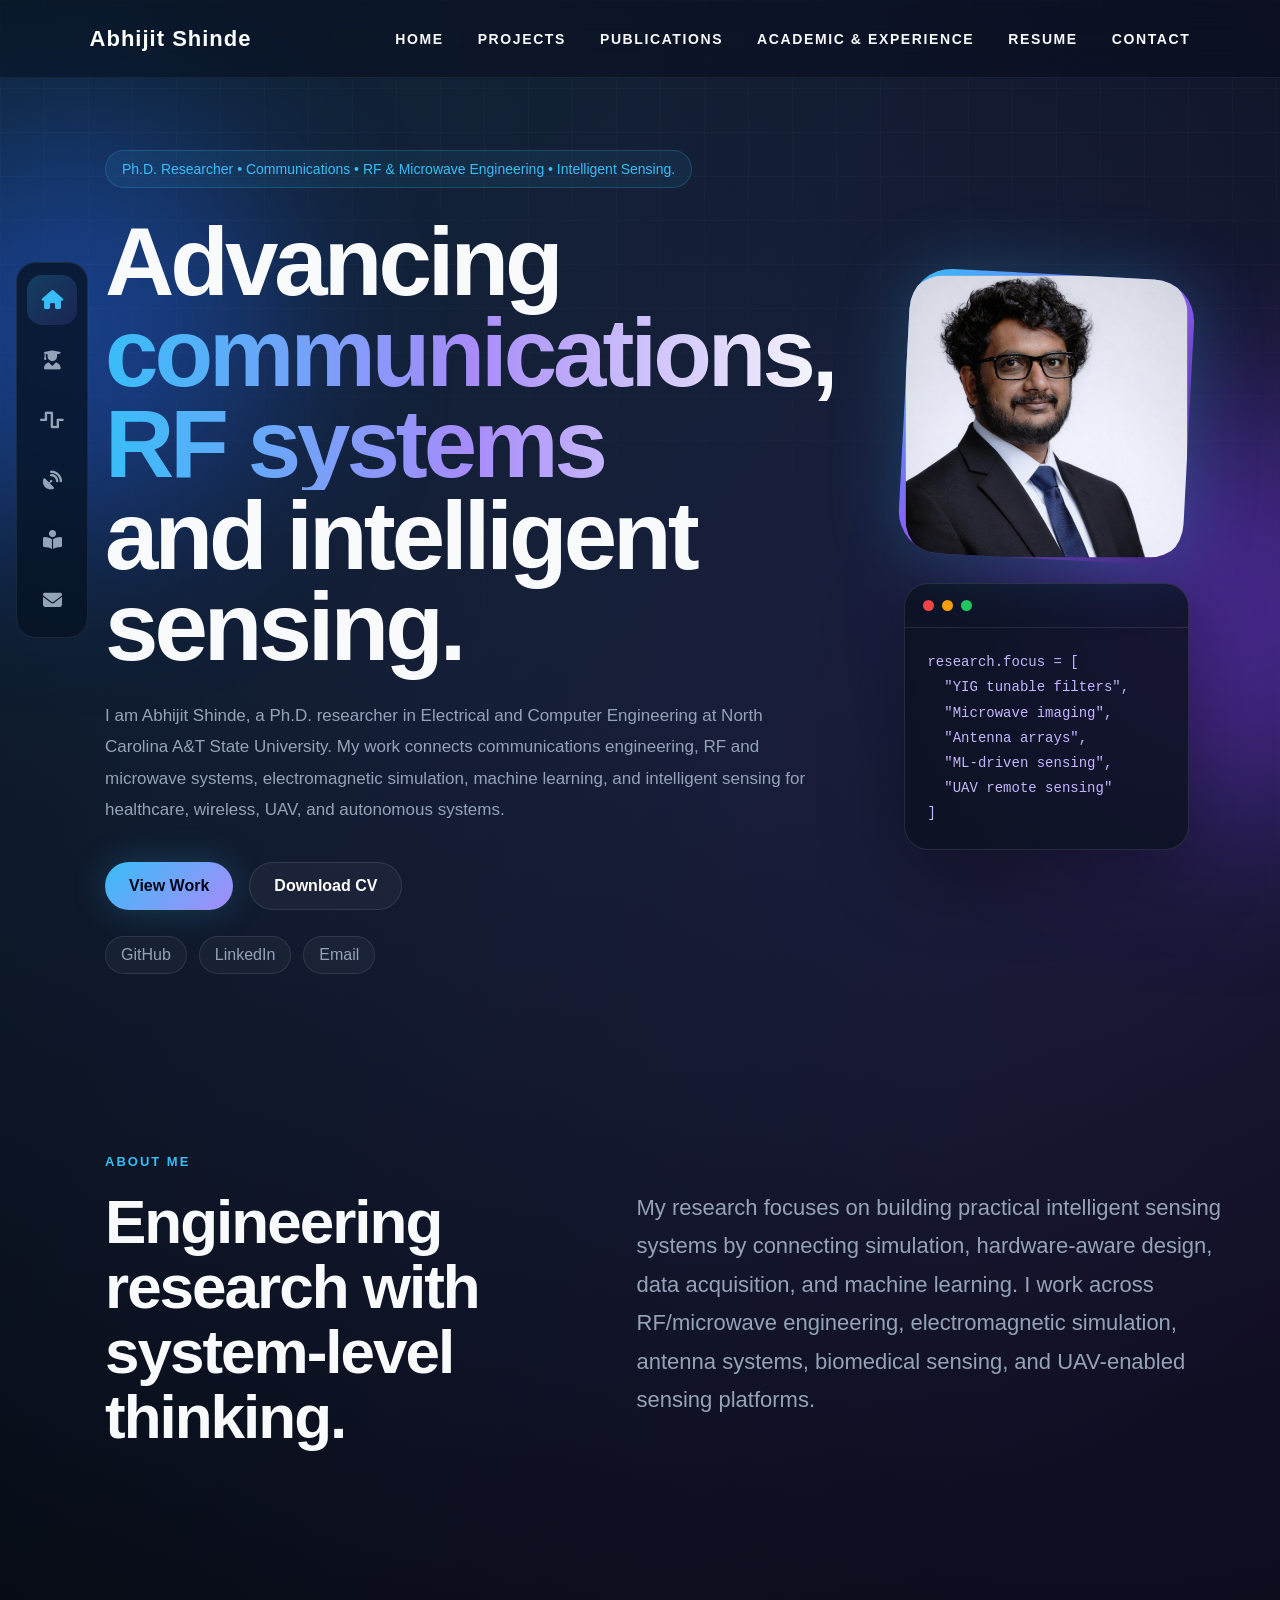
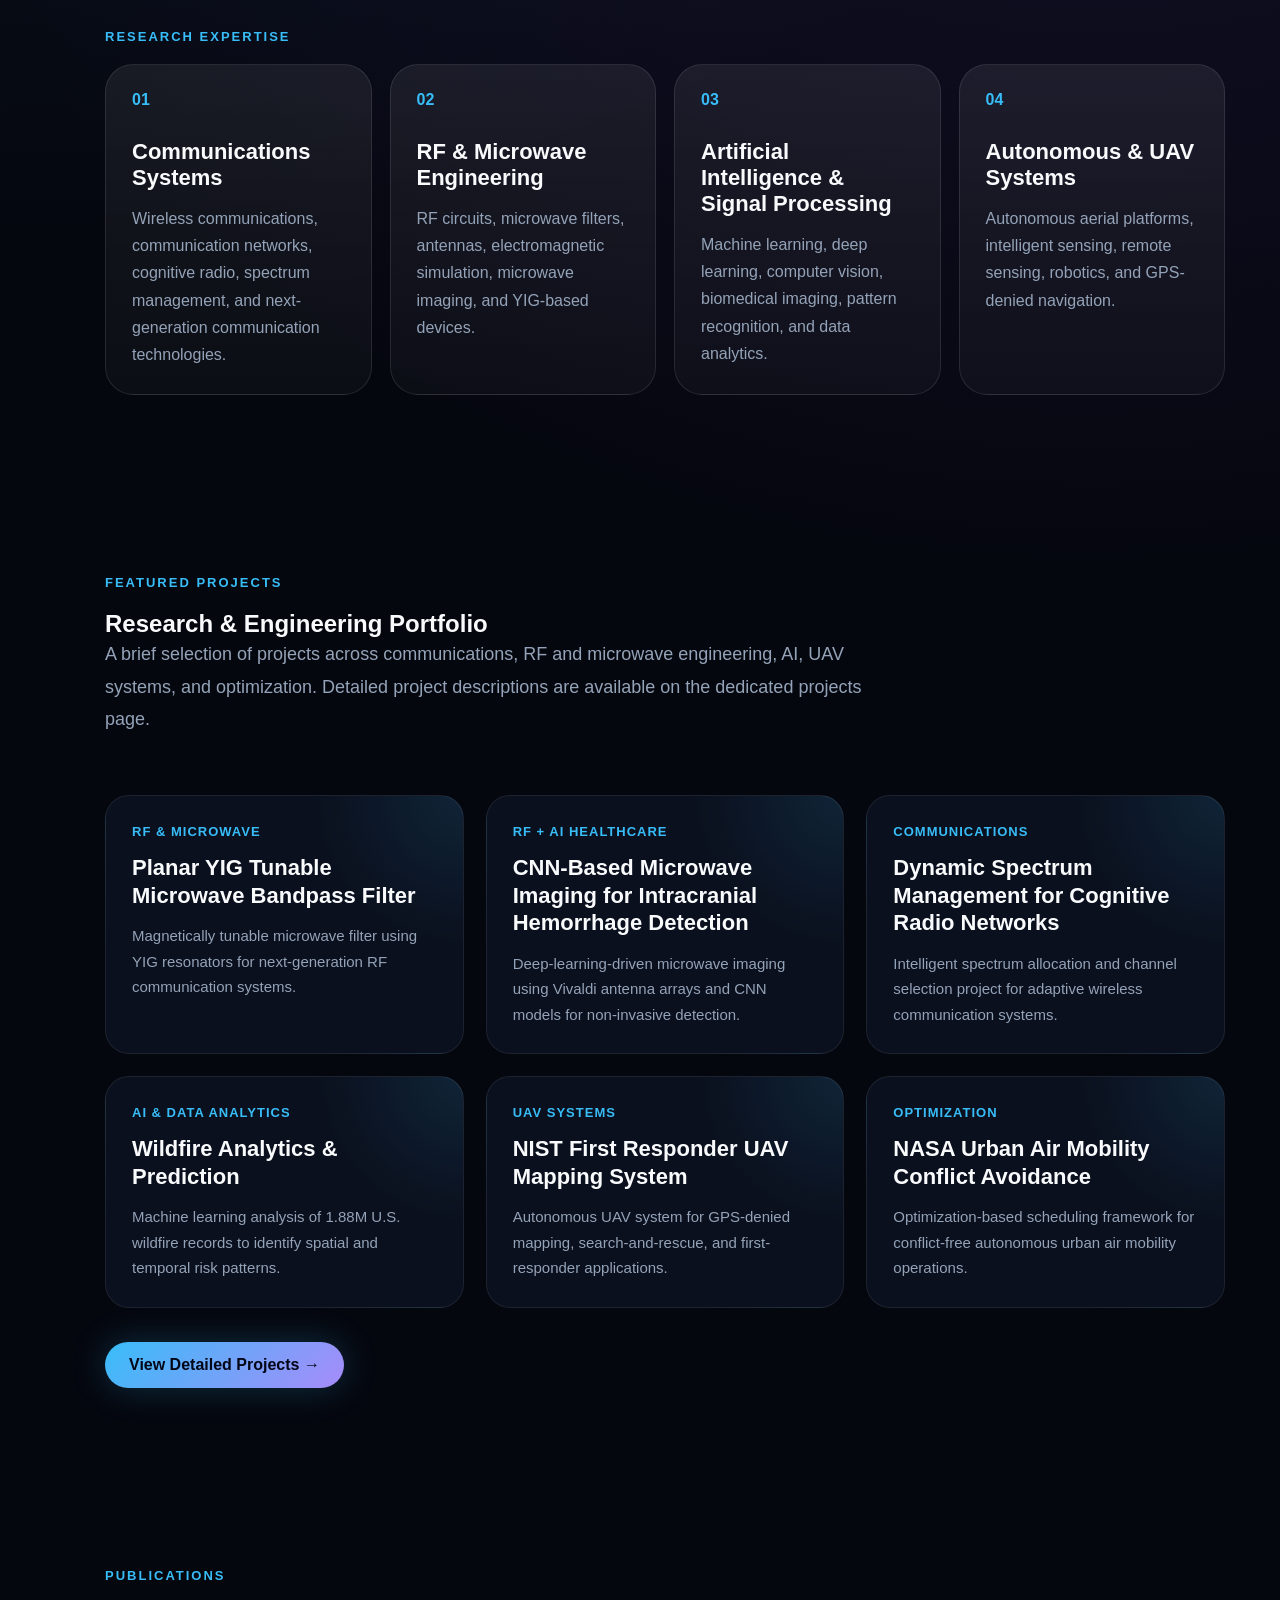
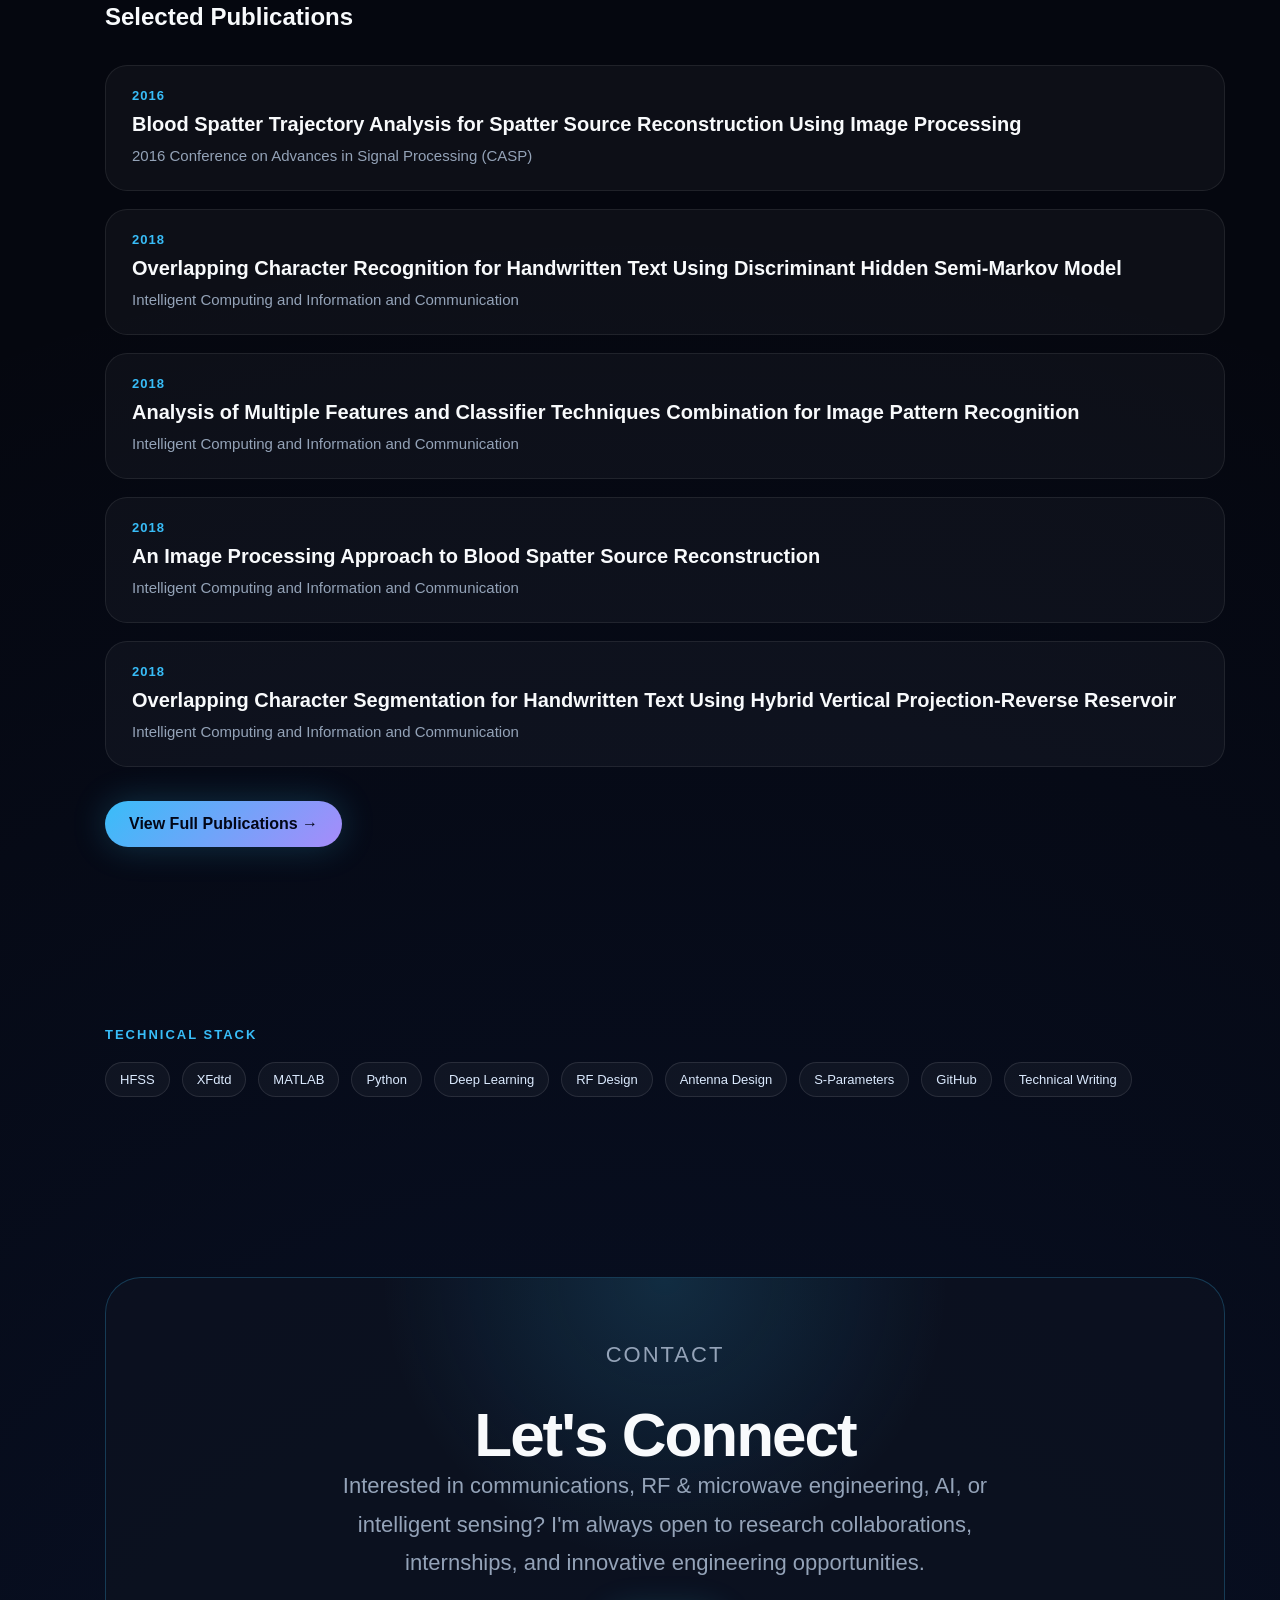
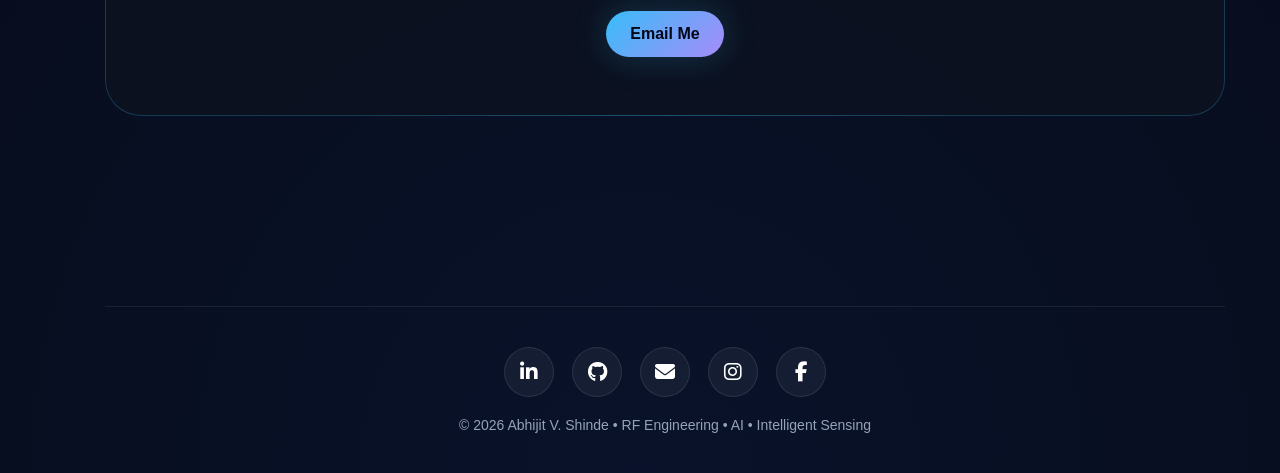
==== index.html @ 530db48c "Fix brand link formatting in navbar" ====
<!DOCTYPE html>
<html lang="en">
<head>
  <link rel="stylesheet"
  href="https://cdnjs.cloudflare.com/ajax/libs/font-awesome/6.5.1/css/all.min.css">
  <meta charset="UTF-8" />
  <meta name="viewport" content="width=device-width, initial-scale=1.0" />
  <title>Abhijit Shinde </title>
  <meta name="description"
    content="Research portfolio of Abhijit V. Shinde in communications, RF and microwave engineering, AI, intelligent sensing, and UAV systems.">
  
  <meta name="keywords"
  content="Abhijit Shinde, Abhijit V Shinde, RF Engineering, Microwave Engineering, YIG Filter, Machine Learning, Intelligent Sensing, Microwave Imaging, Antenna Design, HFSS, XFdtd, North Carolina A&T State University, PhD Researcher, NASA">

  <meta name="author" content="Abhijit V. Shinde">

  <meta name="robots" content="index, follow">

  <link rel="canonical" href="https://www.abhijitvshinde.com/">

  

  <script type="application/ld+json">
{
 "@context":"https://schema.org",
 "@type":"Person",
 "name":"Abhijit V. Shinde",
 "url":"https://www.abhijitvshinde.com",
 "image":"https://www.abhijitvshinde.com/profile.jpg",
 "jobTitle":"Ph.D. Researcher",
 "worksFor":{
   "@type":"CollegeOrUniversity",
   "name":"North Carolina A&T State University"
 },
 "sameAs":[
   "https://github.com/abhijitvshinde",
   "https://www.linkedin.com/in/abhijitvshinde/"
 ]
}
</script>

  <script type="application/ld+json">
{
 "@context":"https://schema.org",
 "@type":"Person",
 "name":"Abhijit V. Shinde",
 "url":"https://www.abhijitvshinde.com",
 "image":"https://www.abhijitvshinde.com/profile.jpg",
 "jobTitle":"Ph.D. Researcher",
 "affiliation":{
   "@type":"CollegeOrUniversity",
   "name":"North Carolina A&T State University"
 },
 "sameAs":[
   "https://github.com/abhijitvshinde",
   "https://www.linkedin.com/in/abhijitvshinde/"
 ]
}
</script>

  <meta property="og:title" content="Abhijit Shinde | RF, AI & Intelligent Sensing Portfolio" />
  <meta property="og:description" content="Ph.D. researcher working on YIG tunable filters, microwave imaging, antenna systems, machine learning, and UAV sensing." />
  <meta property="og:image" content="https://abhijitvshinde.com/profile.jpg" />
  <meta property="og:url" content="https://abhijitvshinde.com" />
  <meta property="og:type" content="website" />
  <meta property="og:image:width" content="1200">
  <meta property="og:image:height" content="1200">
  <meta property="og:image:type" content="image/jpeg">

<meta name="twitter:card" content="summary_large_image" />
<meta name="twitter:title" content="Abhijit V. Shinde | RF, AI & Intelligent Sensing Portfolio" />
<meta name="twitter:description" content="Ph.D. researcher in RF/Microwave Engineering, ML systems, and intelligent sensing." />
<meta name="twitter:image" content="https://abhijitvshinde.com/profile.jpg" />
  
  <link rel="stylesheet" href="style.css" />
</head>
<body class="home-page">
  <div class="noise"></div>
  <div class="glow glow-one"></div>
  <div class="glow glow-two"></div>

  <aside class="side-nav">
    

  <a href="#top">
    <i class="fa-solid fa-house"></i>
    <span>Intro</span>
  </a>

  <a href="#about">
    <i class="fa-solid fa-user-graduate"></i>
    <span>About</span>
  </a>

  <a href="#research">
    <i class="fa-solid fa-wave-square"></i>
    <span>Research</span>
  </a>

  <a href="#projects">
    <i class="fa-solid fa-satellite-dish"></i>
    <span>Projects</span>
  </a>

  <a href="#publications">
    <i class="fa-solid fa-book-open-reader"></i>
    <span>Publications</span>
  </a>

  <a href="#contact">
    <i class="fa-solid fa-envelope"></i>
    <span>Contact</span>
  </a>

  </aside>

  <nav class="navbar">
    <a href="#" class="brand">Abhijit Shinde </a>

   <div class="nav-links" id="navLinks">
    <a href="index.html">HOME</a>
    <a href="projects.html">PROJECTS</a>
    <a href="publications.html">PUBLICATIONS</a>
    <a href="academic.html">ACADEMIC & EXPERIENCE</a>
    <a href="resume.html">RESUME</a>
    <a href="#contact">CONTACT</a>
  </div>

    <button class="menu-btn" onclick="toggleMenu()">☰</button>
  </nav>

  <header id="top" class="hero">
    <div class="hero-left reveal">
      <p class="tag">
        Ph.D. Researcher • Communications • RF & Microwave Engineering • Intelligent Sensing.
      </p>

      <h1>
        Advancing <span>communications, RF systems</span> and intelligent sensing.
      </h1>

      <p class="hero-text">
        I am Abhijit Shinde, a Ph.D. researcher in Electrical and Computer Engineering
        at North Carolina A&T State University. My work connects communications engineering,
        RF and microwave systems, electromagnetic simulation, machine learning, and
        intelligent sensing for healthcare, wireless, UAV, and autonomous systems.
      </p>

      <div class="hero-actions">
        <a href="#projects" class="btn primary">View Work</a>
        <a href="resume.pdf" class="btn ghost" download>Download CV</a>
      </div>

      <div class="social-strip">
        <a href="https://github.com/abhijitvshinde" target="_blank">GitHub</a>
        <a href="https://www.linkedin.com/in/abhijitvshinde/" target="_blank">LinkedIn</a>
        <a href="mailto:abhijitvshinde@gmail.com">Email</a>
      </div>
    </div>

    <div class="hero-right reveal">
      <div class="profile-shell">
        <img src="profile.jpg" alt="Abhijit V. Shinde" />
      </div>

      <div class="terminal-card">
        <div class="terminal-top">
          <span></span><span></span><span></span>
        </div>
        <pre>
research.focus = [
  "YIG tunable filters",
  "Microwave imaging",
  "Antenna arrays",
  "ML-driven sensing",
  "UAV remote sensing"
]</pre>
      </div>
    </div>
  </header>

  <main>
    <section id="about" class="section reveal">
      <div class="section-label">About Me</div>

      <div class="split">
        <h2>Engineering research with system-level thinking.</h2>
        <p>
          My research focuses on building practical intelligent sensing systems by connecting
          simulation, hardware-aware design, data acquisition, and machine learning. I work across
          RF/microwave engineering, electromagnetic simulation, antenna systems, biomedical sensing,
          and UAV-enabled sensing platforms.
        </p>
      </div>
    </section>

    <section id="research" class="section reveal">
  <div class="section-label">Research Expertise</div>

  <div class="cards">

    <article class="card">
      <span>01</span>
      <h3>Communications Systems</h3>
      <p>
        Wireless communications, communication networks, cognitive radio,
        spectrum management, and next-generation communication technologies.
      </p>
    </article>

    <article class="card">
      <span>02</span>
      <h3>RF & Microwave Engineering</h3>
      <p>
        RF circuits, microwave filters, antennas, electromagnetic simulation,
        microwave imaging, and YIG-based devices.
      </p>
    </article>

    <article class="card">
      <span>03</span>
      <h3>Artificial Intelligence & Signal Processing</h3>
      <p>
        Machine learning, deep learning, computer vision, biomedical imaging,
        pattern recognition, and data analytics.
      </p>
    </article>

    <article class="card">
      <span>04</span>
      <h3>Autonomous & UAV Systems</h3>
      <p>
        Autonomous aerial platforms, intelligent sensing, remote sensing,
        robotics, and GPS-denied navigation.
      </p>
    </article>

  </div>
</section>

    <section id="projects" class="section reveal">

  <div class="section-label">Featured Projects</div>

  <h2>Research & Engineering Portfolio</h2>

  <p class="page-intro">
    A brief selection of projects across communications, RF and microwave engineering,
    AI, UAV systems, and optimization. Detailed project descriptions are available
    on the dedicated projects page.
  </p>

  <div class="homepage-project-grid">

    <article class="homepage-project-card">
      <span>RF & Microwave</span>
      <h3>Planar YIG Tunable Microwave Bandpass Filter</h3>
      <p>
        Magnetically tunable microwave filter using YIG resonators for next-generation RF communication systems.
      </p>
    </article>

    <article class="homepage-project-card">
      <span>RF + AI Healthcare</span>
      <h3>CNN-Based Microwave Imaging for Intracranial Hemorrhage Detection</h3>
      <p>
        Deep-learning-driven microwave imaging using Vivaldi antenna arrays and CNN models for non-invasive detection.
      </p>
    </article>

    <article class="homepage-project-card">
      <span>Communications</span>
      <h3>Dynamic Spectrum Management for Cognitive Radio Networks</h3>
      <p>
        Intelligent spectrum allocation and channel selection project for adaptive wireless communication systems.
      </p>
    </article>

    <article class="homepage-project-card">
      <span>AI & Data Analytics</span>
      <h3>Wildfire Analytics & Prediction</h3>
      <p>
        Machine learning analysis of 1.88M U.S. wildfire records to identify spatial and temporal risk patterns.
      </p>
    </article>

    <article class="homepage-project-card">
      <span>UAV Systems</span>
      <h3>NIST First Responder UAV Mapping System</h3>
      <p>
        Autonomous UAV system for GPS-denied mapping, search-and-rescue, and first-responder applications.
      </p>
    </article>

    <article class="homepage-project-card">
      <span>Optimization</span>
      <h3>NASA Urban Air Mobility Conflict Avoidance</h3>
      <p>
        Optimization-based scheduling framework for conflict-free autonomous urban air mobility operations.
      </p>
    </article>

  </div>

  <a href="projects.html" class="btn primary homepage-project-btn">
    View Detailed Projects →
  </a>

</section>
<section id="publications" class="section reveal">

  <div class="section-label">Publications</div>

  <h2>Selected Publications</h2>

  <div class="publication-home-list">

    <div class="publication-home-item">
      <span>2016</span>
      <h3>Blood Spatter Trajectory Analysis for Spatter Source Reconstruction Using Image Processing</h3>
      <p>2016 Conference on Advances in Signal Processing (CASP)</p>
    </div>

    <div class="publication-home-item">
      <span>2018</span>
      <h3>Overlapping Character Recognition for Handwritten Text Using Discriminant Hidden Semi-Markov Model</h3>
      <p>Intelligent Computing and Information and Communication</p>
    </div>

    <div class="publication-home-item">
      <span>2018</span>
      <h3>Analysis of Multiple Features and Classifier Techniques Combination for Image Pattern Recognition</h3>
      <p>Intelligent Computing and Information and Communication</p>
    </div>

    <div class="publication-home-item">
      <span>2018</span>
      <h3>An Image Processing Approach to Blood Spatter Source Reconstruction</h3>
      <p>Intelligent Computing and Information and Communication</p>
    </div>

    <div class="publication-home-item">
      <span>2018</span>
      <h3>Overlapping Character Segmentation for Handwritten Text Using Hybrid Vertical Projection-Reverse Reservoir</h3>
      <p>Intelligent Computing and Information and Communication</p>
    </div>

  </div>

  <a href="publications.html" class="btn primary publication-home-btn">
    View Full Publications →
  </a>

</section>
    <section class="section reveal">
      <div class="section-label">Technical Stack</div>

      <div class="skills">
        <span>HFSS</span>
        <span>XFdtd</span>
        <span>MATLAB</span>
        <span>Python</span>
        <span>Deep Learning</span>
        <span>RF Design</span>
        <span>Antenna Design</span>
        <span>S-Parameters</span>
        <span>GitHub</span>
        <span>Technical Writing</span>
      </div>
    </section>

    <section id="contact" class="section contact reveal">
      <div class="contact-box">
        <p class="section-label">Contact</p>
        <h2>Let's Connect</h2>
        <p>
          Interested in communications, RF & microwave engineering, AI, or intelligent sensing?
          I'm always open to research collaborations, internships, and innovative engineering opportunities.
        </p>
        <a href="mailto:abhijitvshinde@gmail.com" class="btn primary">Email Me</a>
      </div>
    </section>
  </main>

<footer class="site-footer">

  <div class="footer-social">

    <a href="https://www.linkedin.com/in/abhijitvshinde/"   aria-label="LinkedIn">
      <i class="fab fa-linkedin-in"></i>
    </a>

    <a href="https://github.com/abhijitvshinde"   aria-label="GitHub">
      <i class="fab fa-github"></i>
    </a>

    <a href="mailto:abhijitvshinde@gmail.com"  aria-label="Email">
      <i class="fas fa-envelope"></i>
    </a>

    <a href="https://www.instagram.com/real_abhijitshinde/"   aria-label="Instagram">
      <i class="fab fa-instagram"></i>
    </a>

    <a href="https://www.facebook.com/abhijitvshinde"   aria-label="Facebook">
      <i class="fab fa-facebook-f"></i>
    </a>

  </div>

  <p>© 2026 Abhijit V. Shinde • RF Engineering • AI • Intelligent Sensing</p>

</footer>

<script src="script.js"></script>


<script>
  window.va = window.va || function () {
    (window.vaq = window.vaq || []).push(arguments);
  };
</script>
<script defer src="/_vercel/insights/script.js"></script>

</body>
  
</html>
---- style.css ----
*{
  margin:0;
  padding:0;
  box-sizing:border-box;
  scroll-behavior:smooth;
}

:root{
  --bg:#05070f;
  --panel:#0c1220;
  --panel2:#111827;
  --text:#f8fafc;
  --muted:#94a3b8;
  --blue:#38bdf8;
  --purple:#8b5cf6;
  --line:rgba(255,255,255,0.1);
}

body{
  font-family:Inter, Arial, sans-serif;
  background:
    radial-gradient(circle at top left, rgba(56,189,248,0.16), transparent 34%),
    radial-gradient(circle at 85% 15%, rgba(139,92,246,0.16), transparent 30%),
    radial-gradient(circle at 50% 100%, rgba(37,99,235,0.12), transparent 35%),
    var(--bg);
  color:var(--text);
  overflow-x:hidden;
}

.noise{
  position:fixed;
  inset:0;
  pointer-events:none;
  background-image:
    linear-gradient(rgba(255,255,255,0.025) 1px, transparent 1px),
    linear-gradient(90deg, rgba(255,255,255,0.025) 1px, transparent 1px);
  background-size:44px 44px;
  mask-image:linear-gradient(to bottom, black, transparent 90%);
  z-index:-3;
}

.glow{
  position:fixed;
  border-radius:999px;
  filter:blur(90px);
  opacity:0.45;
  z-index:-4;
}

.glow-one{
  width:420px;
  height:420px;
  background:#2563eb;
  left:-140px;
  top:120px;
}

.glow-two{
  width:420px;
  height:420px;
  background:#7c3aed;
  right:-160px;
  bottom:80px;
}

.navbar{
  position:fixed;
  top:0;
  left:0;
  width:100%;
  height:78px;
  padding:0 7%;
  display:flex;
  align-items:center;
  justify-content:space-between;
  background:rgba(5,8,22,0.42);
  backdrop-filter:blur(16px);
  border-bottom:1px solid rgba(255,255,255,0.06);
  z-index:1200;
}

.brand{
  color:white;
  text-decoration:none;
  font-size:22px;
  font-weight:800;
  letter-spacing:1px;
}

.brand span{
  color:#38bdf8;
}

.nav-links{
  margin-left:auto;
  display:flex;
  align-items:center;
  justify-content:flex-end;
  gap:34px;
}


.nav-links a{
  color:#f8fafc;
  text-decoration:none;
  font-size:14px;
  font-weight:700;
  letter-spacing:1.6px;
  transition:0.25s ease;
  position:relative;
}

.nav-links a::after{
  content:"";
  position:absolute;
  left:0;
  bottom:-8px;
  width:0;
  height:2px;
  background:#38bdf8;
  transition:0.25s ease;
}

.nav-links a:hover{
  color:#38bdf8;
}


.nav-links a:hover::after{
  width:100%;
}


.menu-btn{
  display:none;
  margin-left:24px;
  color:white;
  background:none;
  border:none;
  font-size:26px;
  cursor:pointer;
}

.hero{
  width:min(1180px, calc(100% - 32px));
  min-height:100vh;
  margin:0 auto;
  padding:150px 0 90px;
  display:grid;
  grid-template-columns:1.25fr 0.75fr;
  gap:70px;
  align-items:center;
}

.tag{
  display:inline-flex;
  color:var(--blue);
  background:rgba(56,189,248,0.08);
  border:1px solid rgba(56,189,248,0.22);
  padding:10px 16px;
  border-radius:999px;
  font-size:14px;
  margin-bottom:28px;
}

.hero h1{
  font-size:clamp(48px, 8vw, 96px);
  line-height:0.95;
  letter-spacing:-4px;
  margin-bottom:28px;
}

.hero h1 span{
  display:block;
  background:linear-gradient(90deg, #38bdf8, #a78bfa, #f8fafc);
  -webkit-background-clip:text;
  color:transparent;
}

.hero-text{
  max-width:720px;
  color:var(--muted);
  line-height:1.85;
  font-size:17px;
}

.hero-actions{
  display:flex;
  gap:16px;
  flex-wrap:wrap;
  margin:36px 0 26px;
}

.btn{
  display:inline-flex;
  align-items:center;
  justify-content:center;
  padding:14px 24px;
  border-radius:999px;
  text-decoration:none;
  font-weight:700;
  transition:0.3s;
}

.primary{
  color:#020617;
  background:linear-gradient(135deg, #38bdf8, #a78bfa);
  box-shadow:0 0 35px rgba(56,189,248,0.22);
}

.primary:hover{
  transform:translateY(-3px);
}

.ghost{
  color:white;
  border:1px solid var(--line);
  background:rgba(255,255,255,0.04);
}

.ghost:hover{
  border-color:rgba(56,189,248,0.55);
  transform:translateY(-3px);
}

.social-strip{
  display:flex;
  gap:12px;
  flex-wrap:wrap;
}

.social-strip a{
  color:var(--muted);
  text-decoration:none;
  border:1px solid var(--line);
  padding:9px 15px;
  border-radius:999px;
  background:rgba(255,255,255,0.035);
  transition:0.25s;
}

.social-strip a:hover{
  color:white;
  border-color:var(--blue);
}

.hero-right{
  display:flex;
  flex-direction:column;
  align-items:center;
  gap:24px;
}

.profile-shell{
  width:285px;
  height:285px;
  border-radius:42px;
  overflow:hidden;
  padding:7px;
  background:linear-gradient(135deg, #38bdf8, #8b5cf6, transparent);
  box-shadow:0 0 70px rgba(56,189,248,0.25);
  transform:rotate(3deg);
}

.profile-shell img{
  width:100%;
  height:100%;
  object-fit:cover;
  object-position:center 28%;
  border-radius:36px;
  transform:rotate(-3deg) scale(1.04);
}

.terminal-card{
  width:100%;
  max-width:420px;
  background:rgba(12,18,32,0.82);
  border:1px solid var(--line);
  border-radius:24px;
  overflow:hidden;
  box-shadow:0 24px 80px rgba(0,0,0,0.35);
}

.terminal-top{
  height:44px;
  display:flex;
  align-items:center;
  gap:8px;
  padding:0 18px;
  border-bottom:1px solid var(--line);
}

.terminal-top span{
  width:11px;
  height:11px;
  border-radius:50%;
  background:#ef4444;
}

.terminal-top span:nth-child(2){
  background:#f59e0b;
}

.terminal-top span:nth-child(3){
  background:#22c55e;
}

pre{
  color:#c4b5fd;
  font-size:14px;
  line-height:1.8;
  padding:22px;
  white-space:pre-wrap;
}

.section{
  width:min(1180px, calc(100% - 32px));
  margin:0 auto;
  padding:90px 0;
}

.section-label{
  color:var(--blue);
  text-transform:uppercase;
  font-size:13px;
  letter-spacing:2px;
  font-weight:800;
  margin-bottom:20px;
}

.split{
  display:grid;
  grid-template-columns:0.9fr 1.1fr;
  gap:50px;
  align-items:start;
}

.split h2,
.contact-box h2{
  font-size:clamp(34px, 5vw, 62px);
  line-height:1.05;
  letter-spacing:-2px;
}

.split p,
.contact-box p{
  color:var(--muted);
  line-height:1.75;
  font-size:22px;
  font-weight:400;
}

.cards{
  display:grid;
  grid-template-columns:repeat(4, 1fr);
  gap:18px;
}

.card{
  min-height:260px;
  padding:26px;
  border-radius:28px;
  background:linear-gradient(180deg, rgba(255,255,255,0.07), rgba(255,255,255,0.03));
  border:1px solid var(--line);
  transition:0.3s;
}

.card:hover{
  transform:translateY(-8px);
  border-color:rgba(56,189,248,0.45);
  box-shadow:0 24px 80px rgba(0,0,0,0.28);
}

.card span,
.project-number{
  color:var(--blue);
  font-weight:800;
}

.card h3{
  margin:30px 0 14px;
  font-size:22px;
}

.card p{
  color:var(--muted);
  line-height:1.7;
}

.project-grid{
  display:grid;
  grid-template-columns:1.2fr 0.8fr;
  gap:20px;
}

.project-card{
  min-height:310px;
  padding:32px;
  border-radius:30px;
  border:1px solid var(--line);
  background:
    radial-gradient(circle at top right, rgba(56,189,248,0.14), transparent 38%),
    rgba(12,18,32,0.86);
  display:flex;
  flex-direction:column;
  justify-content:space-between;
  transition:0.3s;
}

.project-card.large{
  grid-row:span 2;
  min-height:640px;
}

.project-card:hover{
  transform:translateY(-6px);
  border-color:rgba(139,92,246,0.5);
}

.project-card h3{
  font-size:30px;
  line-height:1.15;
}

.project-card p{
  color:var(--muted);
  line-height:1.75;
}

.chips{
  display:flex;
  gap:10px;
  flex-wrap:wrap;
  margin-top:20px;
}

.chips span,
.skills span{
  color:#dbeafe;
  border:1px solid var(--line);
  background:rgba(255,255,255,0.04);
  border-radius:999px;
  padding:9px 14px;
  font-size:13px;
}

.timeline{
  display:grid;
  gap:18px;
}

.timeline-item{
  padding:28px;
  border-radius:26px;
  background:rgba(12,18,32,0.82);
  border:1px solid var(--line);
}

.timeline-item span{
  color:var(--blue);
  font-weight:800;
}

.timeline-item h3{
  margin:10px 0;
}

.timeline-item p{
  color:var(--muted);
  line-height:1.7;
}

.skills{
  display:flex;
  gap:12px;
  flex-wrap:wrap;
}

.contact-box{
  padding:58px;
  border-radius:36px;
  text-align:center;
  border:1px solid rgba(56,189,248,0.25);
  background:
    radial-gradient(circle at top, rgba(56,189,248,0.16), transparent 40%),
    rgba(12,18,32,0.86);
}

.contact-box p{
  max-width:720px;
  margin:0 auto 28px;
}

footer{
  width:min(1180px, calc(100% - 32px));
  margin:0 auto;
  padding:40px 0 60px;
  color:var(--muted);
  border-top:1px solid var(--line);
  text-align:center;
}

.reveal{
  opacity:0;
  transform:translateY(32px);
  transition:0.9s ease;
}

.reveal.active{
  opacity:1;
  transform:translateY(0);
}

@media(max-width:950px){
  .hero{
    grid-template-columns:1fr;
    text-align:center;
  }

  .hero-text{
    margin:0 auto;
  }

  .hero-actions,
  .social-strip{
    justify-content:center;
  }

  .split,
  .project-grid{
    grid-template-columns:1fr;
  }

  .cards{
    grid-template-columns:repeat(2, 1fr);
  }

  .project-card.large{
    min-height:360px;
  }

  .nav-links{
    position:absolute;
    top:82px;
    right:0;
    width:240px;
    padding:22px;
    border-radius:24px;
    background:rgba(12,18,32,0.96);
    border:1px solid var(--line);
    display:none;
    flex-direction:column;
  }

  .nav-links.show{
    display:flex;
  }

  .menu-btn{
    display:block;
  }
}

@media(max-width:620px){
  .navbar{
    top:12px;
    height:60px;
  }

  .hero{
    padding-top:120px;
  }

  .hero h1{
    letter-spacing:-2px;
  }

  .cards{
    grid-template-columns:1fr;
  }

  .profile-shell{
    width:235px;
    height:235px;
  }

  .contact-box{
    padding:34px 20px;
  }
  
}

/* =========================
   PROJECTS PAGE
========================= */

.projects-page{
  padding-top:150px;
}

.page-title{
  font-size:clamp(48px, 7vw, 92px);
  line-height:0.95;
  letter-spacing:-4px;
  margin-bottom:24px;
  background:linear-gradient(
      90deg,
      #f8fafc,
      #38bdf8,
      #a78bfa
  );
  -webkit-background-clip:text;
  color:transparent;
}

.page-intro{
  max-width:760px;
  color:var(--muted);
  font-size:18px;
  line-height:1.8;
  margin-bottom:60px;
}

/* Better project cards */

.project-card{
  min-height:310px;
  padding:32px;
  border-radius:30px;
  border:1px solid var(--line);
  background:
      radial-gradient(
          circle at top right,
          rgba(56,189,248,0.14),
          transparent 38%
      ),
      rgba(12,18,32,0.86);

  display:flex;
  flex-direction:column;
  justify-content:space-between;
  transition:0.35s;
}

.project-card:hover{
  transform:translateY(-8px);
  border-color:rgba(139,92,246,0.5);
  box-shadow:0 20px 60px rgba(0,0,0,0.35);
}

.project-card h3{
  font-size:30px;
  line-height:1.15;
  margin:15px 0;
}

.project-card p{
  color:var(--muted);
  line-height:1.8;
}

.project-number{
  font-size:14px;
  letter-spacing:2px;
  text-transform:uppercase;
  color:var(--blue);
  font-weight:700;
}

/* =========================
   FOOTER SOCIAL ICONS
========================= */

.site-footer{
  margin-top:100px;
  padding:40px 20px;
  text-align:center;
  border-top:1px solid rgba(255,255,255,0.08);
}

.footer-social{
  display:flex;
  justify-content:center;
  gap:18px;
  margin-bottom:20px;
}

.footer-social a{
  width:50px;
  height:50px;
  border-radius:50%;
  display:flex;
  align-items:center;
  justify-content:center;
  text-decoration:none;
  color:white;
  font-size:20px;
  background:rgba(255,255,255,0.05);
  border:1px solid rgba(255,255,255,0.1);
  transition:all 0.3s ease;
}

.footer-social a:hover{
  transform:translateY(-5px);
  border-color:#38bdf8;
  color:#38bdf8;
  box-shadow:0 0 25px rgba(56,189,248,0.35);
}

.site-footer p{
  color:#94a3b8;
  font-size:14px;
  margin-top:10px;
}

/* =========================
   PUBLICATIONS PAGE
========================= */

.profile-links{
  display:flex;
  gap:16px;
  flex-wrap:wrap;
  margin:35px 0 70px;
}

.profile-links a{
  display:inline-flex;
  align-items:center;
  gap:10px;
  padding:14px 22px;
  border-radius:999px;
  text-decoration:none;
  color:white;
  background:rgba(255,255,255,0.05);
  border:1px solid rgba(255,255,255,0.1);
  transition:0.3s;
}

.profile-links a:hover{
  transform:translateY(-4px);
  border-color:#38bdf8;
  color:#38bdf8;
  box-shadow:0 0 25px rgba(56,189,248,0.25);
}

.stats-grid{
  display:grid;
  grid-template-columns:repeat(auto-fit,minmax(180px,1fr));
  gap:20px;
  margin-bottom:70px;
}

.stat-card{
  padding:28px;
  border-radius:24px;
  background:
    radial-gradient(circle at top right, rgba(56,189,248,0.13), transparent 35%),
    rgba(12,18,32,0.86);
  border:1px solid var(--line);
  text-align:center;
}

.stat-card h3{
  font-size:46px;
  color:#38bdf8;
  margin-bottom:8px;
}

.stat-card p{
  color:#94a3b8;
}

.publication-section{
  margin-bottom:70px;
}

.publication-section h2{
  font-size:34px;
  margin-bottom:24px;
  color:white;
}

.publication-card{
  padding:30px;
  margin-bottom:22px;
  border-radius:26px;
  background:
    radial-gradient(circle at top right, rgba(56,189,248,0.12), transparent 35%),
    rgba(12,18,32,0.86);
  border:1px solid var(--line);
  transition:0.3s;
}

.publication-card:hover{
  transform:translateY(-5px);
  border-color:rgba(56,189,248,0.45);
}

.publication-card span{
  color:var(--blue);
  font-weight:800;
  font-size:14px;
  letter-spacing:1px;
  text-transform:uppercase;
}

.publication-card h3{
  margin:14px 0;
  font-size:26px;
  line-height:1.25;
}

.publication-card p{
  color:var(--muted);
  line-height:1.75;
}

.publication-card.submitted{
  border-color:rgba(139,92,246,0.45);
}
.paper-card{
  display:grid;
  grid-template-columns:1fr 130px;
  gap:30px;
  padding:30px 0;
  border-bottom:1px solid rgba(255,255,255,0.1);
}

.paper-title{
  color:#38bdf8;
  font-size:24px;
  line-height:1.25;
  text-decoration:none;
  font-weight:700;
}

.paper-title:hover{
  color:#a78bfa;
}

.paper-authors{
  color:#cbd5e1;
  margin-top:12px;
}

.paper-venue{
  color:#94a3b8;
  margin-top:6px;
  line-height:1.6;
}

.paper-type{
  color:#94a3b8;
  font-style:italic;
  margin-top:6px;
}

.paper-tags{
  display:flex;
  flex-wrap:wrap;
  gap:8px;
  margin-top:16px;
}

.paper-tags span{
  border:1px solid rgba(56,189,248,0.35);
  color:#dbeafe;
  padding:7px 12px;
  border-radius:8px;
  font-size:13px;
  background:rgba(255,255,255,0.04);
}

.paper-side{
  text-align:center;
  color:#94a3b8;
}

.paper-side strong{
  display:block;
  font-size:34px;
  color:white;
}

.paper-side span{
  display:block;
  font-size:13px;
  margin-bottom:18px;
}

.paper-side a{
  color:#38bdf8;
  text-decoration:none;
  font-size:14px;
}

@media(max-width:700px){
  .paper-card{
    grid-template-columns:1fr;
  }

  .paper-side{
    text-align:left;
  }
}
/* =========================
   HOMEPAGE PUBLICATION PREVIEW
========================= */

.mini-publication-list{
  display:grid;
  gap:18px;
  margin:28px 0;
}

.mini-publication{
  padding:22px;
  border-radius:22px;
  background:rgba(255,255,255,0.04);
  border:1px solid rgba(255,255,255,0.08);
}

.mini-publication span{
  color:#38bdf8;
  font-size:13px;
  font-weight:800;
  letter-spacing:1px;
  text-transform:uppercase;
}

.mini-publication h3{
  margin:10px 0;
  font-size:22px;
}

.mini-publication p{
  color:#94a3b8;
  line-height:1.7;
}

.publication-btn{
  margin-top:10px;
}
.publication-preview{
  margin-top:30px;
}

.publication-preview ul{
  list-style:none;
  padding:0;
  margin:0 0 30px 0;
}

.publication-preview li{
  padding:16px 0;
  border-bottom:1px solid rgba(255,255,255,0.08);
}

.publication-preview li strong{
  display:block;
  color:white;
  font-size:18px;
  line-height:1.5;
}

.publication-preview li span{
  color:#38bdf8;
  font-size:14px;
}

/* =========================
   PREMIUM SIDEBAR NAVIGATION
========================= */

.side-nav{
  position:fixed;
  left:24px;
  top:50%;
  transform:translateY(-50%);
  width:220px;
  padding:16px;
  border-radius:24px;
  background:rgba(6,18,35,0.78);
  backdrop-filter:blur(18px);
  border:1px solid rgba(255,255,255,0.08);
  display:flex;
  flex-direction:column;
  gap:10px;
  z-index:1000;
}

.side-nav a{
  display:grid;
  grid-template-columns:28px 1fr;
  align-items:center;
  column-gap:12px;
  min-height:48px;
  padding:0 14px;
  border-radius:15px;
  text-decoration:none;
  color:#cbd5e1;
  font-size:15px;
  font-weight:700;
  white-space:nowrap;
  transition:0.3s;
}

.side-nav a i{
  font-size:18px;
  width:28px;
  text-align:center;
  color:#94a3b8;
}

.side-nav a span{
  display:block;
  line-height:1;
}

.side-nav a:hover,
.side-nav a.active{
  background:linear-gradient(135deg, rgba(56,189,248,0.22), rgba(139,92,246,0.14));
  color:white;
  transform:translateX(5px);
}

.side-nav a:hover i,
.side-nav a.active i{
  color:#38bdf8;
}

@media(max-width:1350px){
  .side-nav{
    display:none;
  }
}

/* =========================
   HOMEPAGE PROJECT PREVIEW
========================= */

.homepage-project-grid{
  display:grid;
  grid-template-columns:repeat(auto-fit, minmax(280px, 1fr));
  gap:22px;
  margin-top:40px;
}

.homepage-project-card{
  padding:26px;
  border-radius:24px;
  background:
    radial-gradient(circle at top right, rgba(56,189,248,0.12), transparent 35%),
    rgba(12,18,32,0.86);
  border:1px solid rgba(255,255,255,0.08);
  transition:0.3s ease;
}

.homepage-project-card:hover{
  transform:translateY(-6px);
  border-color:rgba(56,189,248,0.45);
  box-shadow:0 20px 55px rgba(0,0,0,0.3);
}

.homepage-project-card span{
  color:#38bdf8;
  font-size:13px;
  font-weight:800;
  letter-spacing:1px;
  text-transform:uppercase;
}

.homepage-project-card h3{
  margin:14px 0;
  font-size:22px;
  line-height:1.25;
}

.homepage-project-card p{
  color:#94a3b8;
  line-height:1.7;
  font-size:15px;
}

.homepage-project-btn{
  margin-top:34px;
}

/* =========================
   HOMEPAGE PUBLICATIONS LIST
========================= */

.publication-home-list{
  margin-top:34px;
  display:grid;
  gap:18px;
}

.publication-home-item{
  padding:22px 26px;
  border-radius:22px;
  background:rgba(255,255,255,0.035);
  border:1px solid rgba(255,255,255,0.08);
  transition:0.3s ease;
}

.publication-home-item:hover{
  transform:translateY(-4px);
  border-color:rgba(56,189,248,0.4);
  background:rgba(56,189,248,0.055);
}

.publication-home-item span{
  display:block;
  color:#38bdf8;
  font-size:13px;
  font-weight:800;
  letter-spacing:1px;
  text-transform:uppercase;
  margin-bottom:8px;
}

.publication-home-item h3{
  font-size:20px;
  line-height:1.35;
  color:#f8fafc;
  margin-bottom:6px;
}

.publication-home-item p{
  color:#94a3b8;
  font-size:15px;
  line-height:1.6;
}

.publication-home-btn{
  margin-top:34px;
}
.nav-links a.active{
  color:#38bdf8;
}

.nav-links a.active::after{
  width:100%;
}

/* =========================
   ACADEMIC PAGE
========================= */

.academic-section{
  margin-bottom:75px;
}

.academic-section h2{
  font-size:34px;
  margin-bottom:26px;
  color:white;
}

.academic-card{
  padding:30px;
  margin-bottom:22px;
  border-radius:26px;
  background:
    radial-gradient(circle at top right, rgba(56,189,248,0.12), transparent 35%),
    rgba(12,18,32,0.86);
  border:1px solid var(--line);
  transition:0.3s;
}

.academic-card:hover{
  transform:translateY(-5px);
  border-color:rgba(56,189,248,0.45);
}

.academic-card span{
  color:var(--blue);
  font-weight:800;
  font-size:14px;
  letter-spacing:1px;
  text-transform:uppercase;
}

.academic-card h3{
  margin:14px 0;
  font-size:26px;
  line-height:1.25;
}

.academic-card p{
  color:var(--muted);
  line-height:1.75;
}

.course-grid{
  display:grid;
  grid-template-columns:repeat(auto-fit, minmax(250px, 1fr));
  gap:16px;
}

.course-card{
  padding:18px 20px;
  border-radius:18px;
  background:rgba(255,255,255,0.04);
  border:1px solid rgba(255,255,255,0.08);
  color:#f8fafc;
  font-weight:700;
  transition:0.3s;
}

.course-card:hover{
  transform:translateY(-4px);
  border-color:rgba(56,189,248,0.4);
  color:#38bdf8;
}

.project-category{
  margin-bottom:85px;
  scroll-margin-top:110px;
}

.project-category h2{
  font-size:36px;
  margin-bottom:26px;
  color:white;
}

.detailed-project-card{
  padding:32px;
  margin-bottom:26px;
  border-radius:28px;
  background:
    radial-gradient(circle at top right, rgba(56,189,248,0.12), transparent 35%),
    rgba(12,18,32,0.86);
  border:1px solid var(--line);
  transition:0.3s ease;
}

.detailed-project-card:hover{
  transform:translateY(-5px);
  border-color:rgba(56,189,248,0.45);
  box-shadow:0 22px 60px rgba(0,0,0,0.32);
}

.featured-project{
  border-color:rgba(56,189,248,0.35);
}

.project-meta{
  color:#38bdf8;
  font-size:13px;
  font-weight:800;
  letter-spacing:1px;
  text-transform:uppercase;
  margin-bottom:12px;
}

.detailed-project-card h3{
  font-size:28px;
  line-height:1.25;
  margin-bottom:14px;
}

.detailed-project-card p{
  color:#94a3b8;
  line-height:1.75;
  font-size:16px;
}

.project-detail-grid{
  display:grid;
  grid-template-columns:1.05fr 0.95fr;
  gap:28px;
  margin-top:24px;
}

.project-detail-grid h4{
  color:white;
  font-size:18px;
  margin-bottom:12px;
}

.project-detail-grid ul{
  padding-left:20px;
  color:#94a3b8;
  line-height:1.8;
}

@media(max-width:900px){
  .project-detail-grid{
    grid-template-columns:1fr;
  }
}

/* ==========================================
   PROJECT PAGE LEFT NAVIGATION
========================================== */

.project-side-nav{
    position:fixed;

    left:25px;
    top:50%;

    transform:translateY(-50%);

    width:240px;

    padding:20px;

    display:flex;
    flex-direction:column;
    gap:12px;

    background:rgba(10,18,35,0.82);
    backdrop-filter:blur(18px);

    border:1px solid rgba(255,255,255,0.08);
    border-radius:24px;

    z-index:1000;

    box-shadow:
        0 10px 40px rgba(0,0,0,0.30);
}

.project-side-nav a{

    color:#94a3b8;
    text-decoration:none;

    font-size:15px;
    font-weight:700;

    padding:13px 16px;

    border-radius:14px;

    transition:all .3s ease;
}

.project-side-nav a:hover{

    color:white;

    background:
        linear-gradient(
            135deg,
            rgba(56,189,248,0.25),
            rgba(139,92,246,0.15)
        );

    transform:translateX(6px);
}

.project-side-nav a.active{

    color:white;

    background:
        linear-gradient(
            135deg,
            rgba(56,189,248,0.35),
            rgba(139,92,246,0.20)
        );

    border:1px solid rgba(56,189,248,0.35);
}

/* move project content to the right */

.projects-page{

    max-width:1100px;

    margin-left:320px;
    margin-right:auto;
}

/* mobile */

@media(max-width:1400px){

    .project-side-nav{
        display:none;
    }

    .projects-page{
        margin-left:auto;
    }
}

/* =========================
   RESUME PAGE
========================= */

.resume-actions{
  display:flex;
  gap:16px;
  flex-wrap:wrap;
  margin:35px 0 55px;
}

.resume-actions .btn{
  gap:10px;
}

.resume-summary-grid{
  display:grid;
  grid-template-columns:repeat(auto-fit, minmax(280px, 1fr));
  gap:22px;
  margin-bottom:70px;
}

.resume-summary-card{
  padding:28px;
  border-radius:26px;
  background:
    radial-gradient(circle at top right, rgba(56,189,248,0.12), transparent 35%),
    rgba(12,18,32,0.86);
  border:1px solid var(--line);
  transition:0.3s ease;
}

.resume-summary-card:hover{
  transform:translateY(-5px);
  border-color:rgba(56,189,248,0.45);
}

.resume-summary-card span{
  color:#38bdf8;
  font-size:13px;
  font-weight:800;
  letter-spacing:1px;
  text-transform:uppercase;
}

.resume-summary-card h3{
  margin:14px 0;
  font-size:24px;
  line-height:1.25;
}

.resume-summary-card p{
  color:#94a3b8;
  line-height:1.75;
}

.resume-viewer-section h2{
  font-size:34px;
  margin-bottom:24px;
}

.resume-viewer{
  width:100%;
  height:850px;
  border-radius:28px;
  overflow:hidden;
  border:1px solid rgba(255,255,255,0.1);
  background:rgba(255,255,255,0.04);
  box-shadow:0 25px 70px rgba(0,0,0,0.35);
}

.resume-viewer iframe{
  width:100%;
  height:100%;
  border:none;
  background:white;
}

@media(max-width:700px){
  .resume-viewer{
    height:650px;
  }
}

/* ==========================================
   RESPONSIVE HOMEPAGE SIDEBAR
========================================== */

/* Large desktop: full sidebar with reserved space */
@media (min-width:1600px){

  .home-page .side-nav{
    display:flex;
  }

  .home-page .hero,
  .home-page .section,
  .home-page footer{
    width:min(1180px, calc(100% - 360px));
    margin-left:300px;
    margin-right:auto;
  }
}


/* Standard laptop / MacBook: compact icon-only sidebar */
@media (min-width:1101px) and (max-width:1599px){

  .home-page .side-nav{
    display:flex;
    width:72px;
    left:16px;
    padding:12px 10px;
    border-radius:20px;
  }

  .home-page .side-nav a{
    display:flex;
    align-items:center;
    justify-content:center;
    min-height:50px;
    padding:0;
  }

  .home-page .side-nav a span{
    display:none;
  }

  .home-page .side-nav a i{
    width:auto;
    font-size:19px;
  }

  .home-page .side-nav a:hover,
  .home-page .side-nav a.active{
    transform:none;
  }

  .home-page .hero,
  .home-page .section,
  .home-page footer{
    width:min(1120px, calc(100% - 130px));
    margin-left:105px;
    margin-right:25px;
  }
}


/* Tablet and mobile: remove sidebar */
@media (max-width:1100px){

  .home-page .side-nav{
    display:none;
  }

  .home-page .hero,
  .home-page .section,
  .home-page footer{
    width:min(1180px, calc(100% - 32px));
    margin-left:auto;
    margin-right:auto;
  }
}

```css
/* ==========================================
   HONORS, LEADERSHIP & SERVICE PAGE
========================================== */

.honors-page{
    width:min(1180px, calc(100% - 48px));
    max-width:1180px;
    margin:0 auto;
    padding:130px 0 80px;
}


/* ==========================================
   PAGE INTRODUCTION
========================================== */

.honors-page .page-hero{
    margin-bottom:70px;
}

.honors-page .page-title{
    margin:16px 0 22px;
    font-size:clamp(3rem, 6vw, 6rem);
    line-height:1.05;
    overflow-wrap:break-word;
}

.honors-page .page-subtitle{
    max-width:850px;
    line-height:1.75;
}


/* ==========================================
   PAGE SECTIONS
========================================== */

.honors-page .project-category{
    margin-bottom:90px;
}

.honors-page .section-heading{
    margin-bottom:32px;
}

.honors-page .section-heading h2{
    margin:10px 0 12px;
}

.honors-page .section-heading > p:last-child{
    max-width:820px;
    line-height:1.7;
}


/* Keep Honors content visible */
.honors-page .project-category,
.honors-page .contact-cta{
    opacity:1 !important;
    visibility:visible !important;
    transform:none !important;
}


/* ==========================================
   HONORS AND AWARDS GRID
========================================== */

.honors-page .honors-grid{
    display:grid;
    grid-template-columns:repeat(2, minmax(0, 1fr));
    gap:24px;
    margin-top:32px;
}

.honors-page .honor-card{
    display:flex;
    align-items:flex-start;
    gap:20px;
    padding:28px;
    background:rgba(255,255,255,0.035);
    border:1px solid rgba(255,255,255,0.08);
    border-radius:22px;
    transition:
        transform 0.25s ease,
        border-color 0.25s ease,
        background 0.25s ease,
        box-shadow 0.25s ease;
}

.honors-page .honor-card:hover{
    transform:translateY(-5px) !important;
    border-color:rgba(58,176,255,0.45);
    background:rgba(255,255,255,0.055);
    box-shadow:0 16px 38px rgba(0,0,0,0.22);
}


/* ==========================================
   CARD ICONS
========================================== */

.honors-page .honor-icon,
.honors-page .membership-icon{
    width:54px;
    height:54px;
    min-width:54px;
    display:flex;
    align-items:center;
    justify-content:center;
    border-radius:16px;
    background:rgba(58,176,255,0.12);
    color:#64c7ff;
    font-size:21px;
}


/* ==========================================
   CARD TYPOGRAPHY
========================================== */

.honors-page .honor-content{
    min-width:0;
}

.honors-page .honor-content h3,
.honors-page .service-card h3,
.honors-page .membership-card h3{
    margin:7px 0 8px;
    line-height:1.35;
}

.honors-page .honor-content p,
.honors-page .service-card p,
.honors-page .membership-card p{
    margin:0 0 12px;
    line-height:1.7;
    color:var(--text-secondary, #b9c5d6);
}

.honors-page .honor-content p:last-child,
.honors-page .service-card p:last-child,
.honors-page .membership-card p:last-child{
    margin-bottom:0;
}

.honors-page .honor-type{
    display:inline-block;
    font-size:0.75rem;
    font-weight:700;
    letter-spacing:0.08em;
    text-transform:uppercase;
    color:#64c7ff;
}

.honors-page .honor-organization{
    margin-bottom:10px;
    font-weight:600;
    color:var(--text-primary, #ffffff) !important;
}


/* ==========================================
   PROFESSIONAL SERVICE AND OUTREACH
========================================== */

.honors-page .service-grid{
    display:grid;
    grid-template-columns:repeat(3, minmax(0, 1fr));
    gap:24px;
    margin-top:32px;
}

.honors-page .service-card{
    height:100%;
    padding:28px;
    background:rgba(255,255,255,0.035);
    border:1px solid rgba(255,255,255,0.08);
    border-radius:22px;
    transition:
        transform 0.25s ease,
        border-color 0.25s ease,
        background 0.25s ease,
        box-shadow 0.25s ease;
}

.honors-page .service-card:hover{
    transform:translateY(-5px);
    border-color:rgba(58,176,255,0.45);
    background:rgba(255,255,255,0.055);
    box-shadow:0 16px 38px rgba(0,0,0,0.22);
}

.honors-page .service-card > i{
    display:block;
    margin-bottom:20px;
    color:#64c7ff;
    font-size:26px;
}


/* ==========================================
   PROFESSIONAL MEMBERSHIPS
========================================== */

.honors-page .membership-list{
    display:grid;
    grid-template-columns:repeat(2, minmax(0, 1fr));
    gap:24px;
    margin-top:32px;
}

.honors-page .membership-card{
    display:flex;
    align-items:flex-start;
    gap:20px;
    width:100%;
    max-width:none;
    margin:0;
    padding:28px;
    background:rgba(255,255,255,0.035);
    border:1px solid rgba(255,255,255,0.08);
    border-radius:22px;
    transition:
        transform 0.25s ease,
        border-color 0.25s ease,
        background 0.25s ease,
        box-shadow 0.25s ease;
}

.honors-page .membership-card:hover{
    transform:translateY(-5px);
    border-color:rgba(58,176,255,0.45);
    background:rgba(255,255,255,0.055);
    box-shadow:0 16px 38px rgba(0,0,0,0.22);
}

.honors-page .membership-card > div:last-child{
    min-width:0;
}

.honors-page .membership-card strong{
    color:var(--text-primary, #ffffff);
}


/* ==========================================
   CONTACT CALL TO ACTION
========================================== */

.honors-page .contact-cta{
    display:flex;
    align-items:center;
    justify-content:space-between;
    gap:40px;
    margin:80px 0 40px;
    padding:40px;
    background:rgba(255,255,255,0.04);
    border:1px solid rgba(255,255,255,0.08);
    border-radius:24px;
}

.honors-page .contact-cta > div{
    max-width:780px;
}

.honors-page .contact-cta h2{
    margin:12px 0;
    font-size:clamp(1.7rem, 3vw, 2.4rem);
    line-height:1.2;
}

.honors-page .contact-cta p{
    margin:0;
    line-height:1.7;
    color:var(--text-secondary, #b9c5d6);
}

.honors-page .contact-cta .btn{
    display:inline-flex;
    align-items:center;
    justify-content:center;
    flex-shrink:0;
    padding:14px 24px;
    border-radius:12px;
    text-decoration:none;
    font-weight:700;
    transition:
        transform 0.25s ease,
        box-shadow 0.25s ease,
        background 0.25s ease;
}

.honors-page .contact-cta .primary-btn{
    color:#07101f;
    background:#45c7ff;
}

.honors-page .contact-cta .primary-btn:hover{
    transform:translateY(-2px);
    box-shadow:0 10px 28px rgba(69,199,255,0.25);
}


/* ==========================================
   RESPONSIVE — TABLET
========================================== */

@media(max-width:1000px){

    .honors-page .service-grid{
        grid-template-columns:repeat(2, minmax(0, 1fr));
    }
}


@media(max-width:900px){

    .honors-page .honors-grid,
    .honors-page .membership-list{
        grid-template-columns:1fr;
    }

    .honors-page .contact-cta{
        flex-direction:column;
        align-items:flex-start;
        padding:32px;
    }
}


/* ==========================================
   RESPONSIVE — MOBILE
========================================== */

@media(max-width:700px){

    .honors-page{
        width:min(100% - 36px, 1180px);
        padding-top:105px;
        padding-bottom:60px;
    }

    .honors-page .page-hero{
        margin-bottom:55px;
    }

    .honors-page .page-title{
        font-size:clamp(2.4rem, 11vw, 4rem);
    }

    .honors-page .project-category{
        margin-bottom:65px;
    }

    .honors-page .service-grid{
        grid-template-columns:1fr;
    }

    .honors-page .honor-card,
    .honors-page .membership-card{
        flex-direction:column;
    }

    .honors-page .honor-card,
    .honors-page .service-card,
    .honors-page .membership-card{
        padding:24px;
    }

    .honors-page .contact-cta{
        margin-top:60px;
        padding:26px;
    }
}


@media(max-width:420px){

    .honors-page{
        width:min(100% - 28px, 1180px);
    }

    .honors-page .honor-card,
    .honors-page .service-card,
    .honors-page .membership-card{
        padding:21px;
        border-radius:18px;
    }

    .honors-page .contact-cta{
        padding:22px;
        border-radius:18px;
    }
}

.brand{
  color:white;
  text-decoration:none;
  font-size:22px;
  font-weight:800;
  letter-spacing:1px;
}

.brand span{
  color:#38bdf8;
}
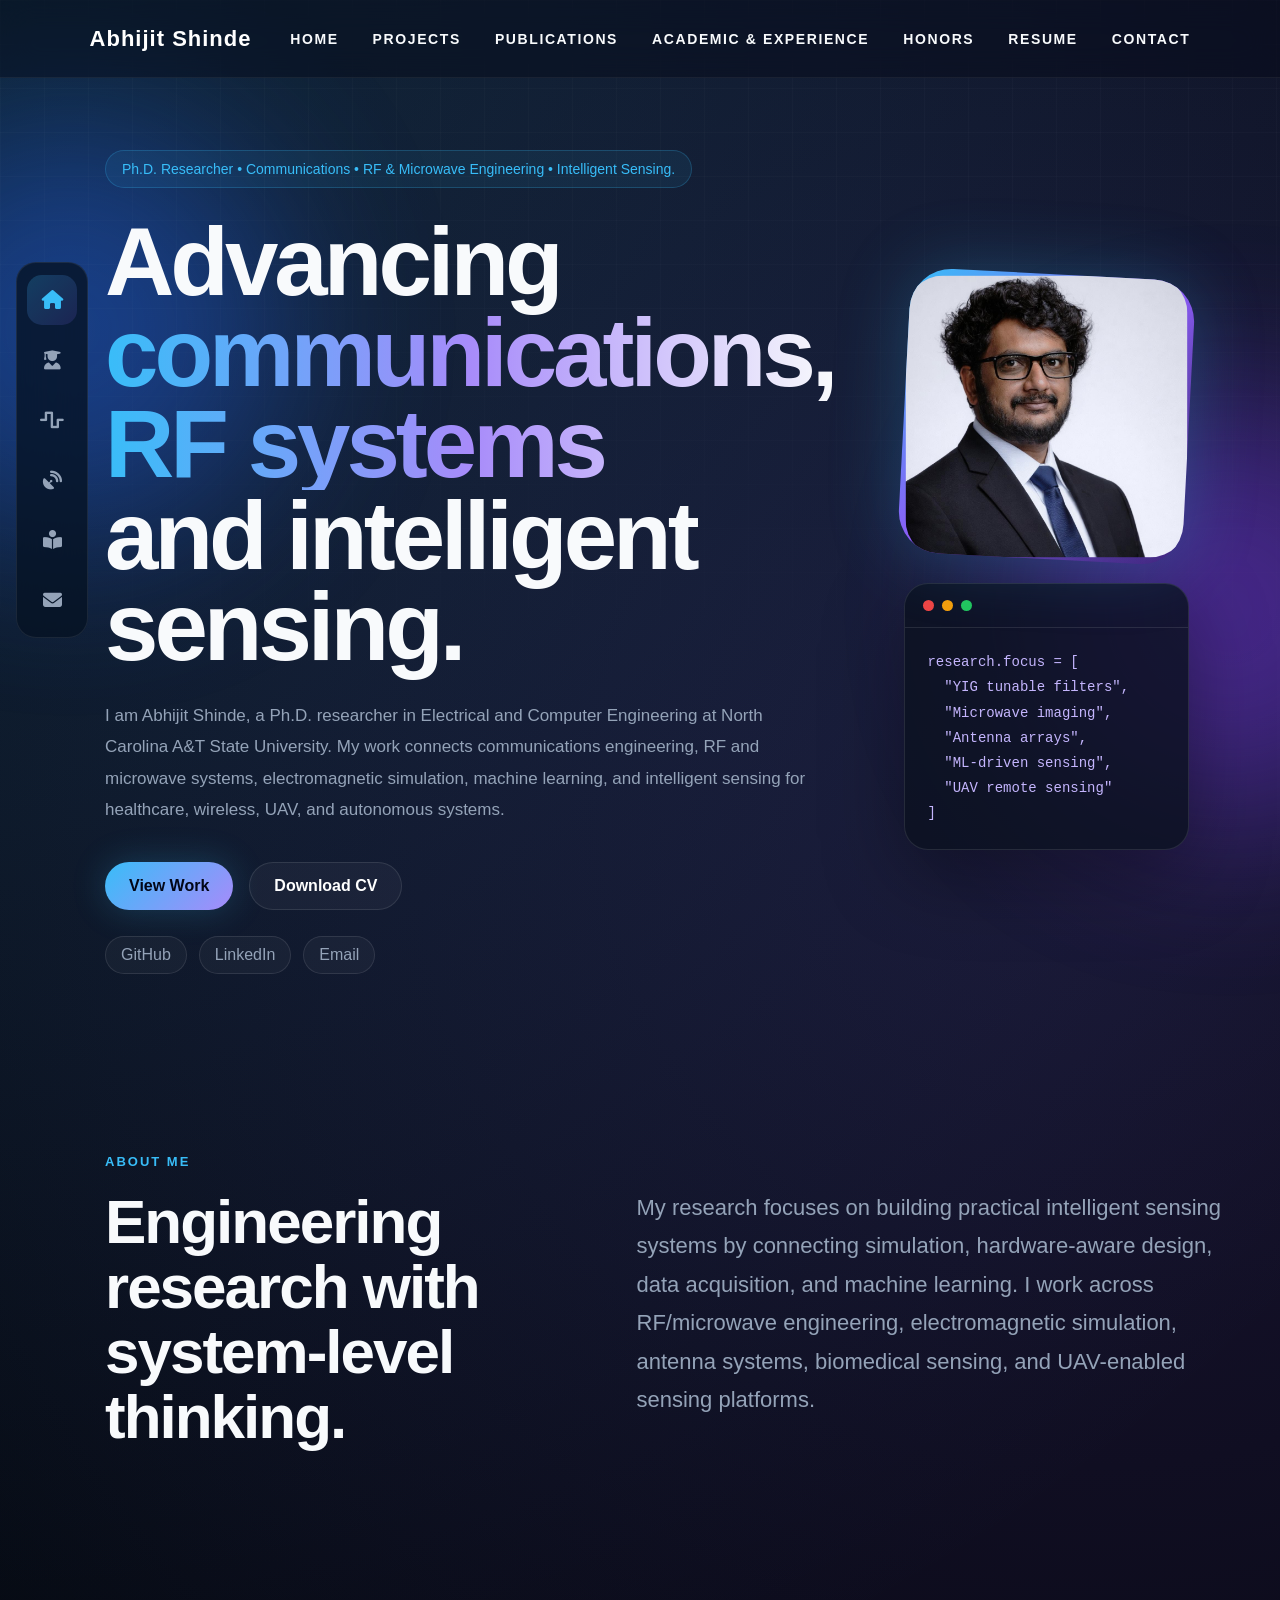
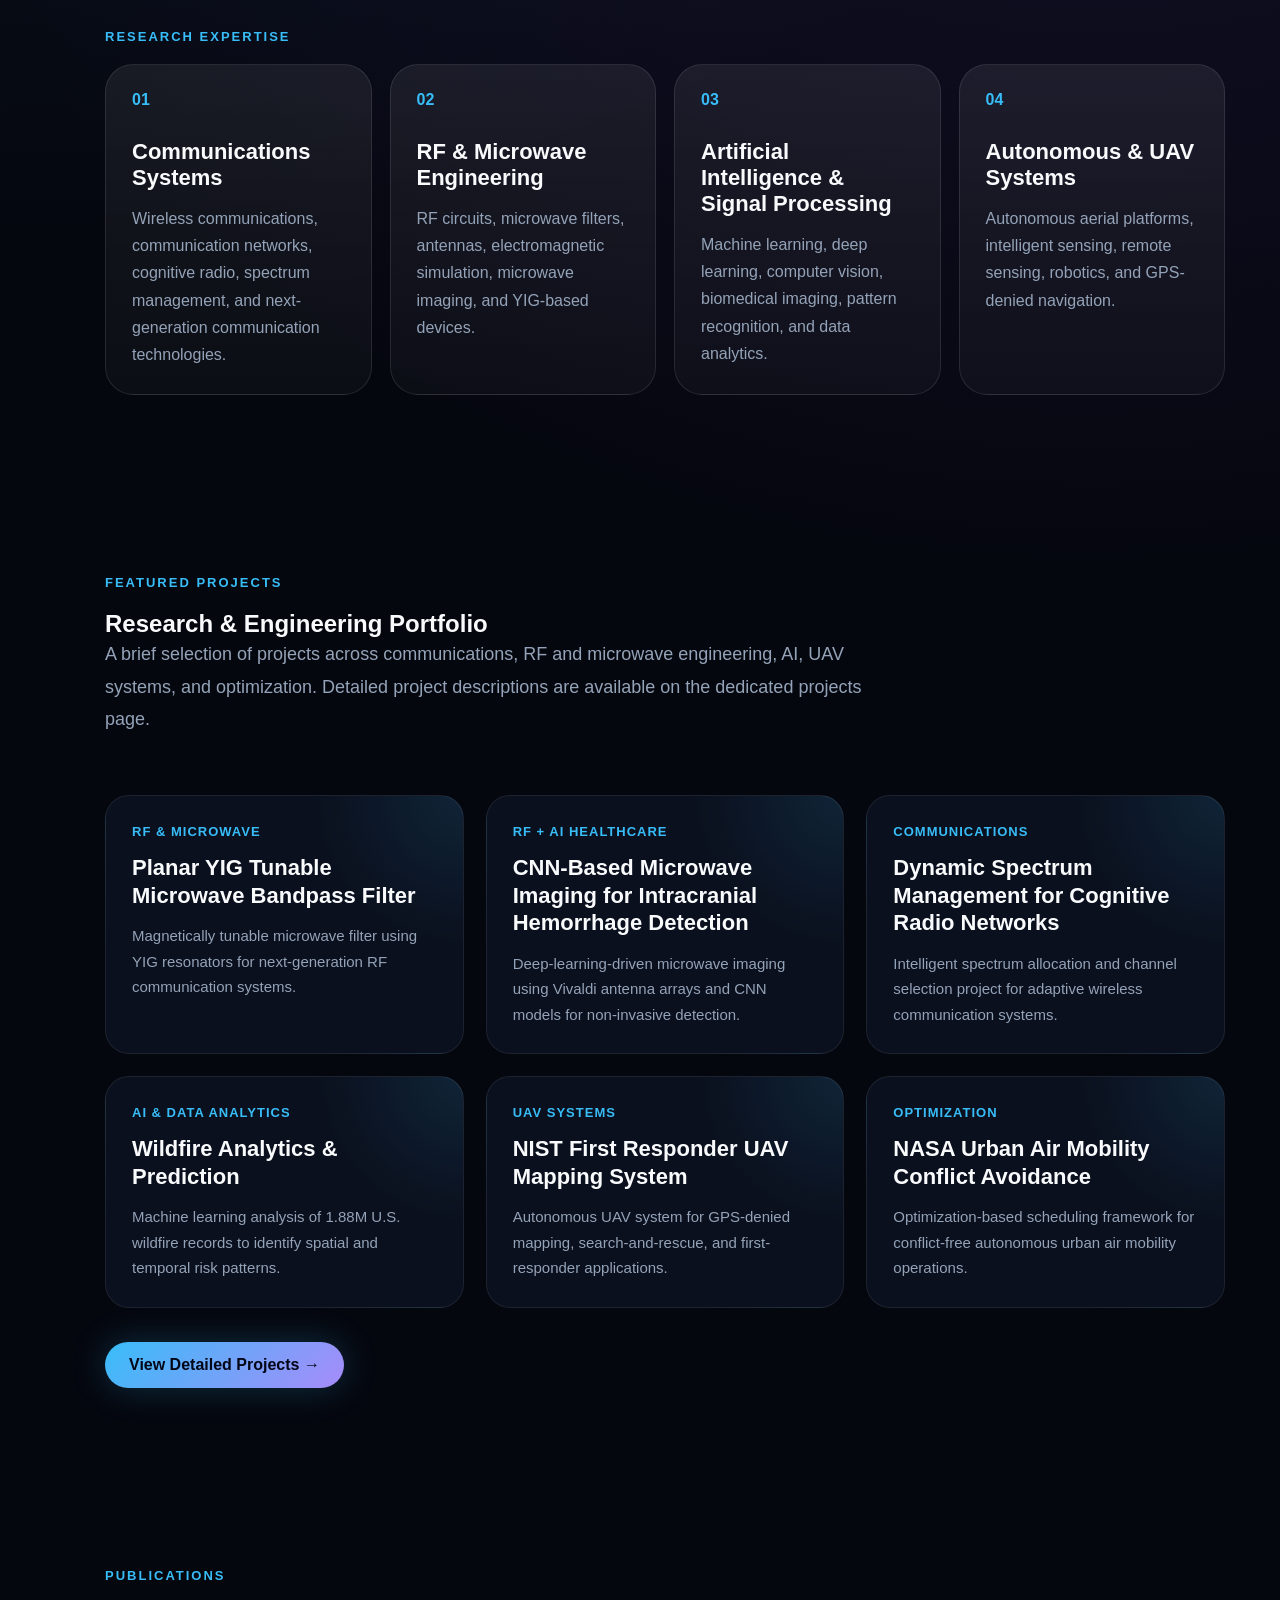
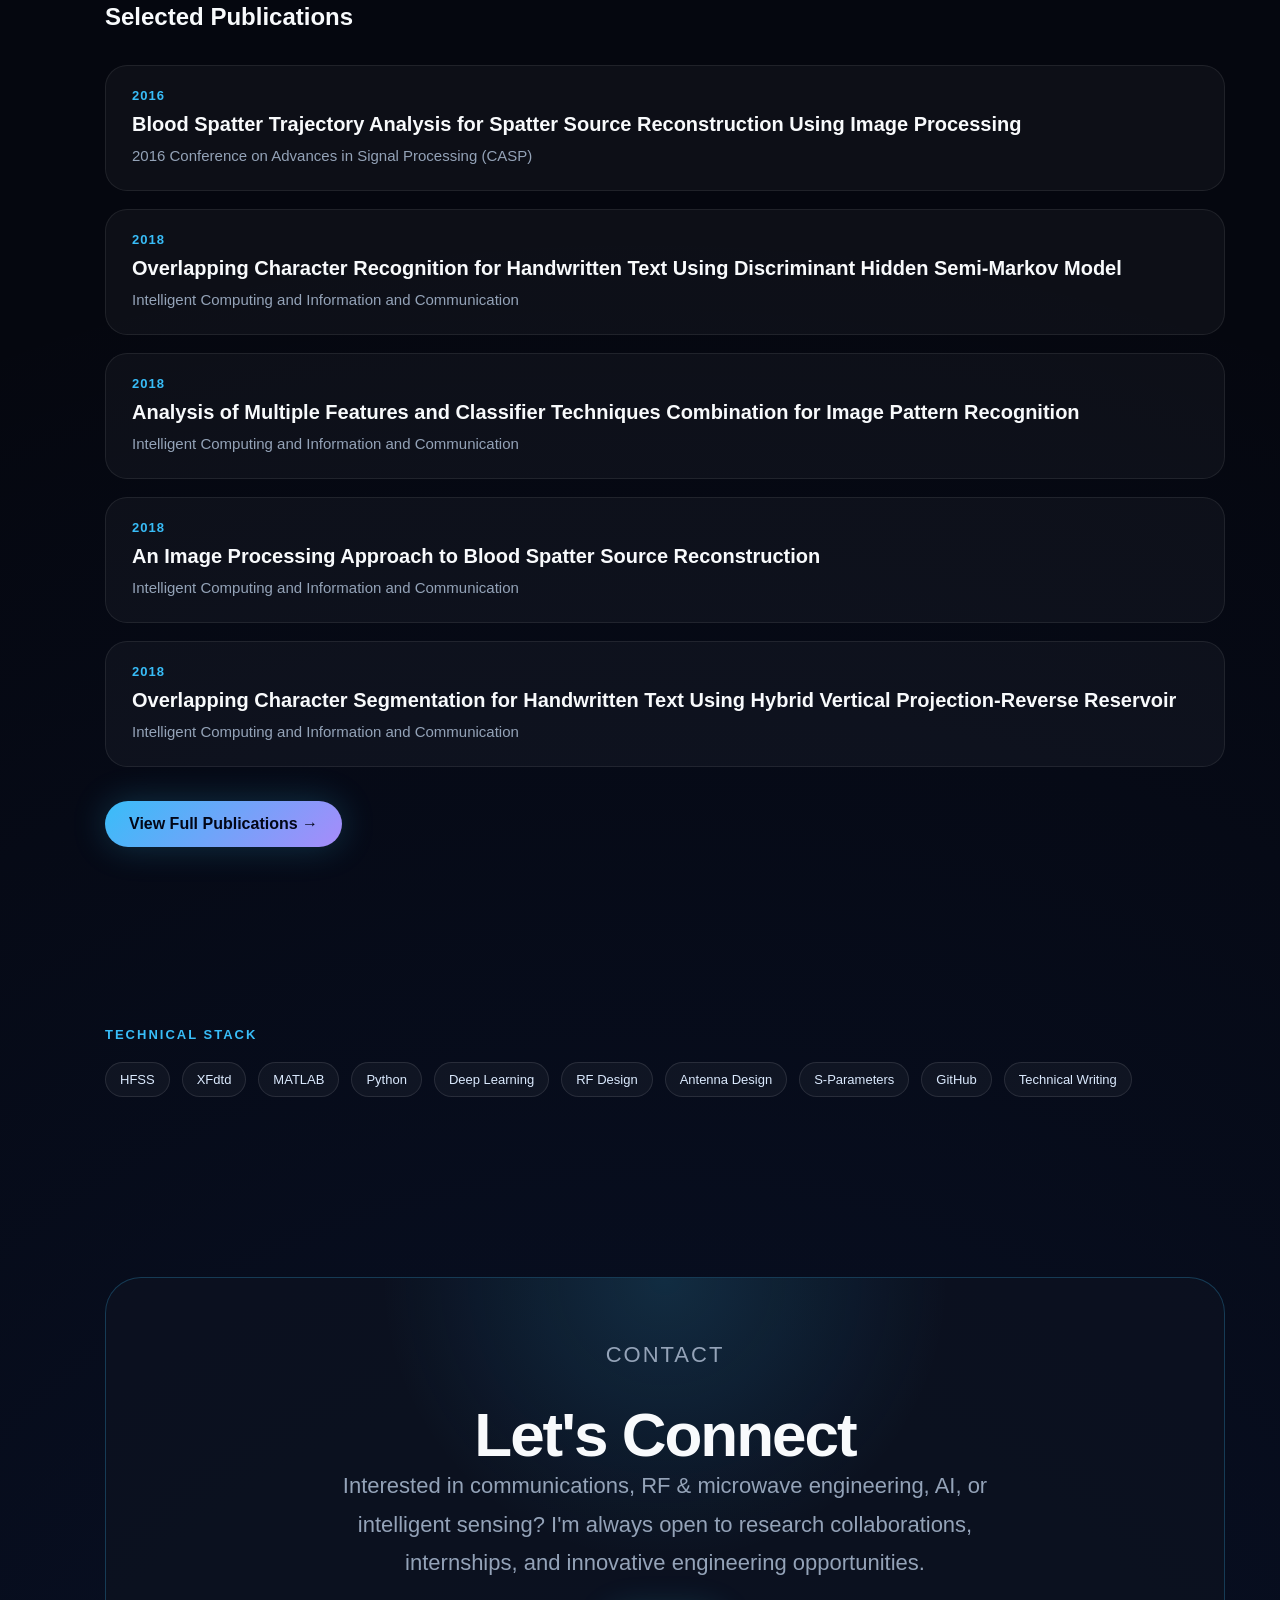
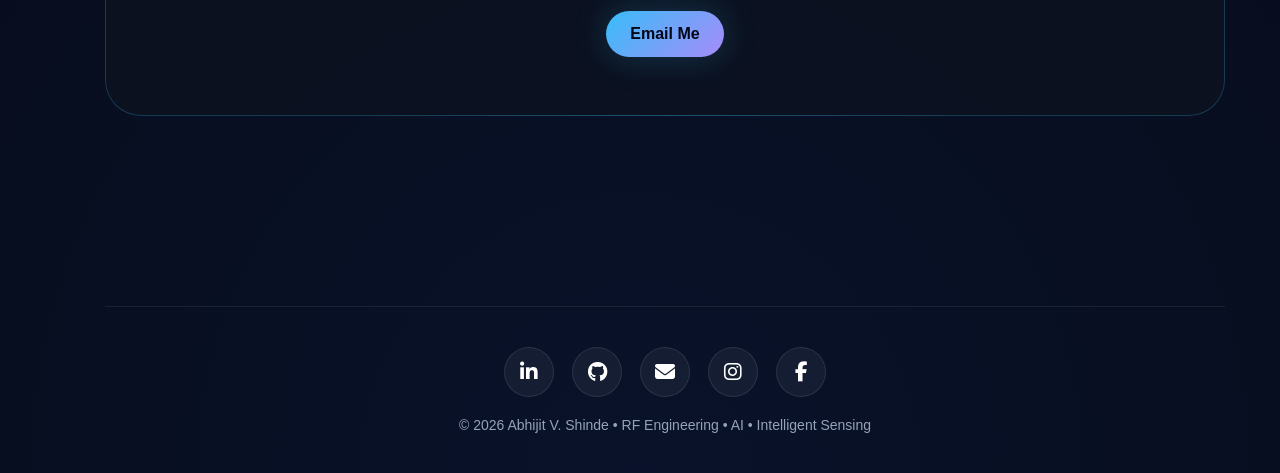
==== commit 261e1d5a: "Add 'HONORS' link to navigation menu" ====
--- a/index.html
+++ b/index.html
@@ -122,6 +122,7 @@
     <a href="projects.html">PROJECTS</a>
     <a href="publications.html">PUBLICATIONS</a>
     <a href="academic.html">ACADEMIC & EXPERIENCE</a>
+    <a href="honors.html"> HONORS </a>
     <a href="resume.html">RESUME</a>
     <a href="#contact">CONTACT</a>
   </div>
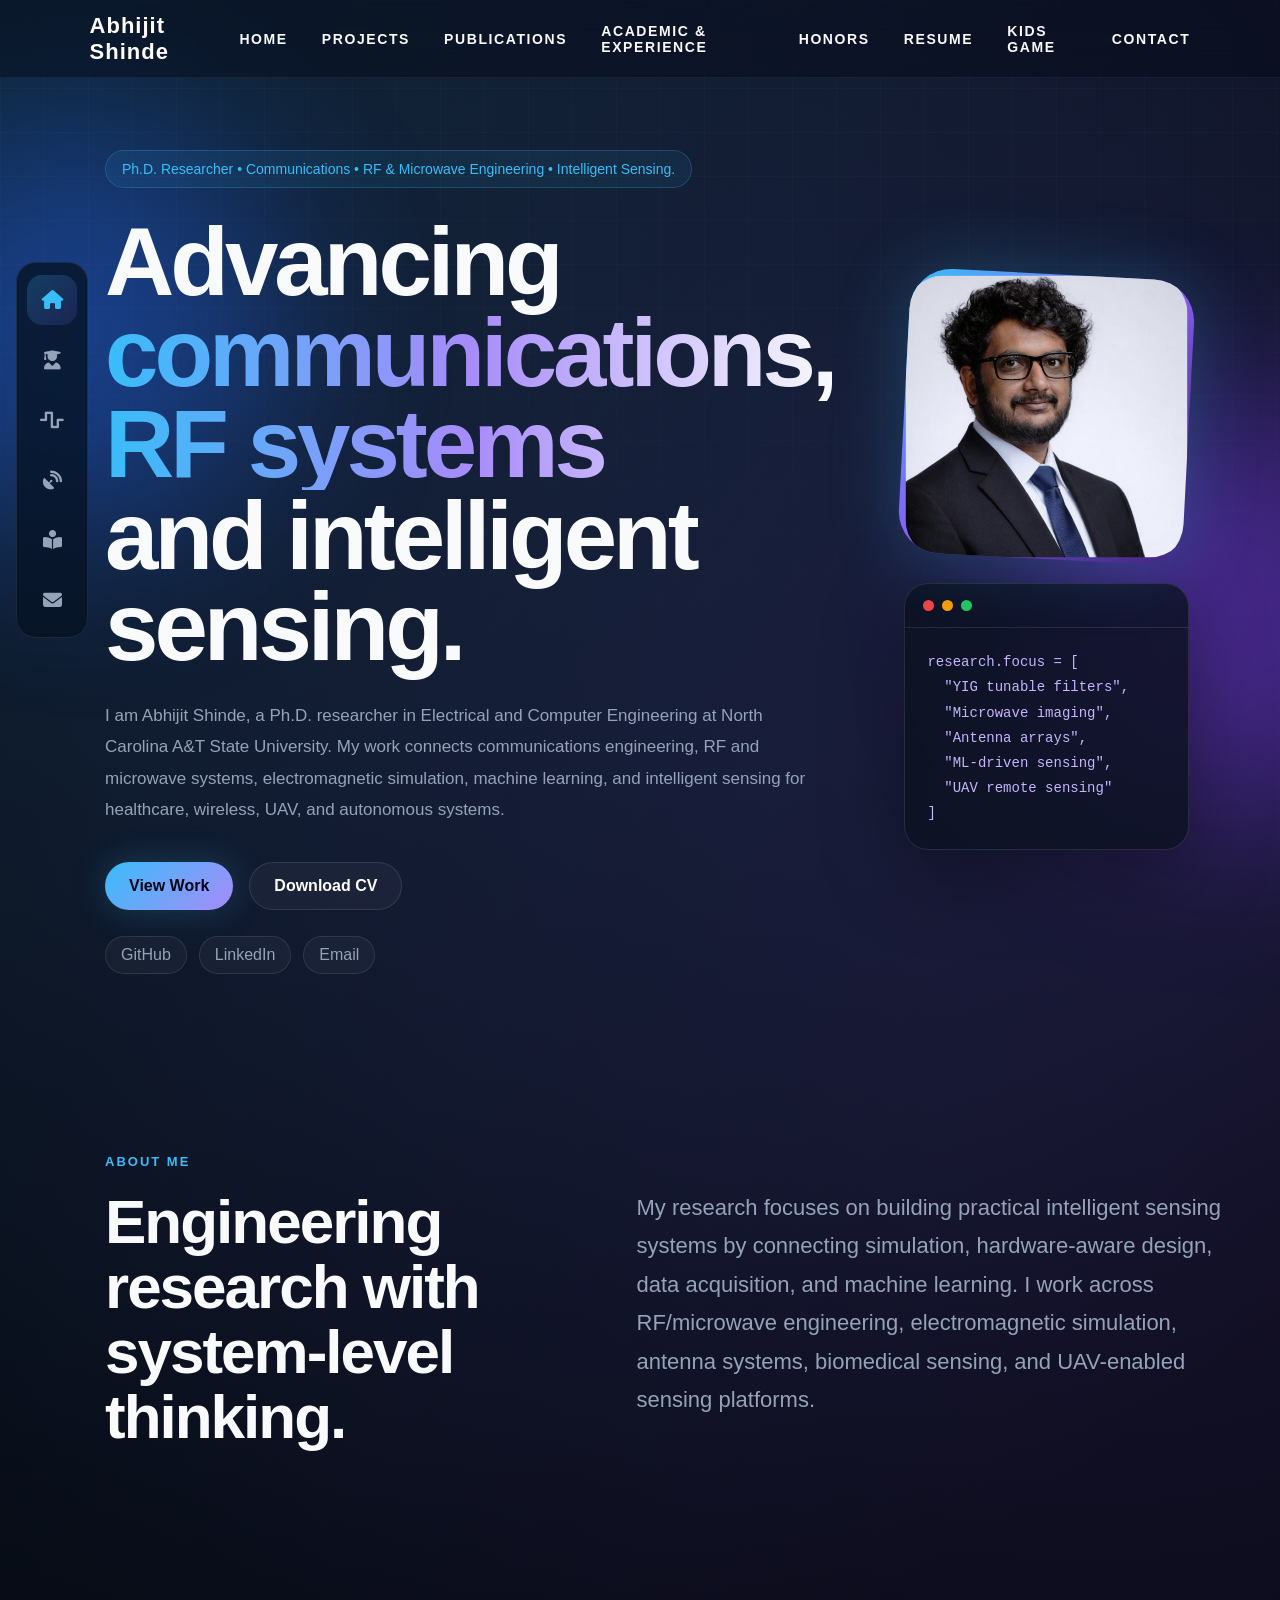
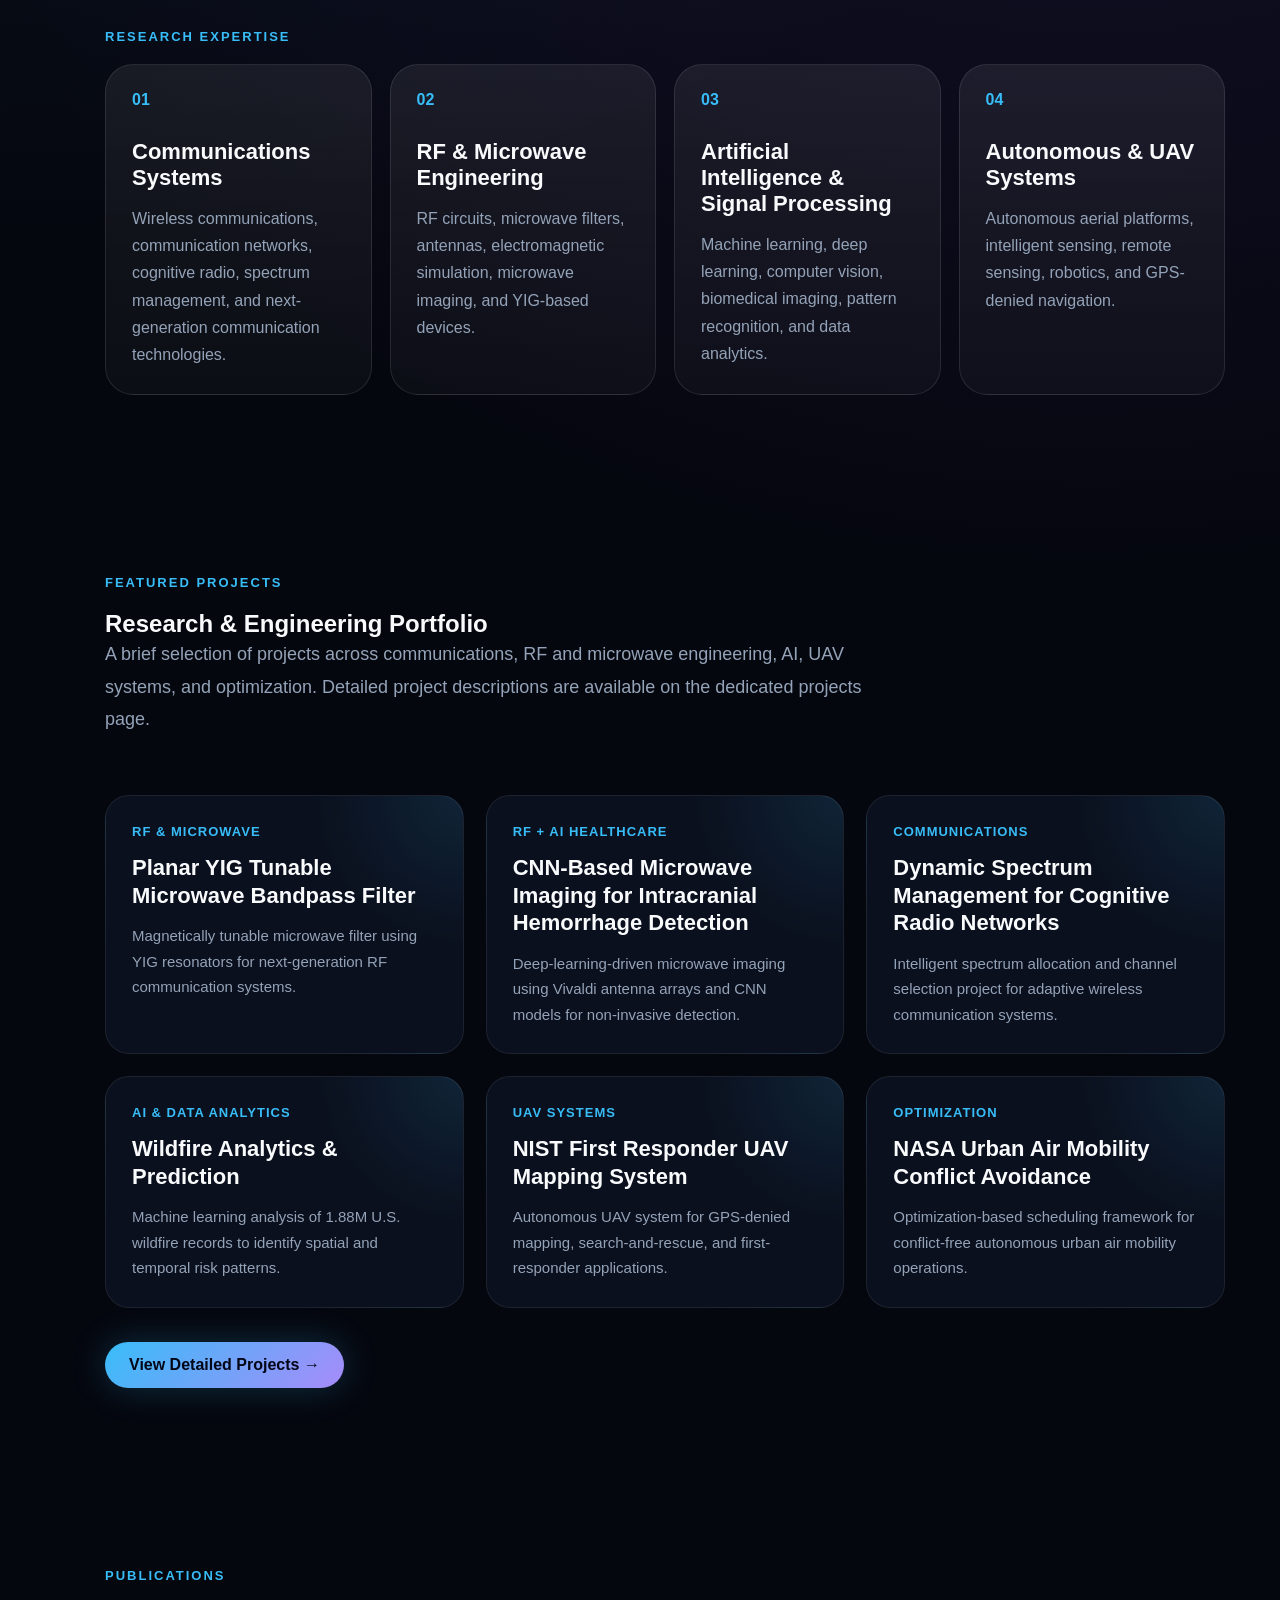
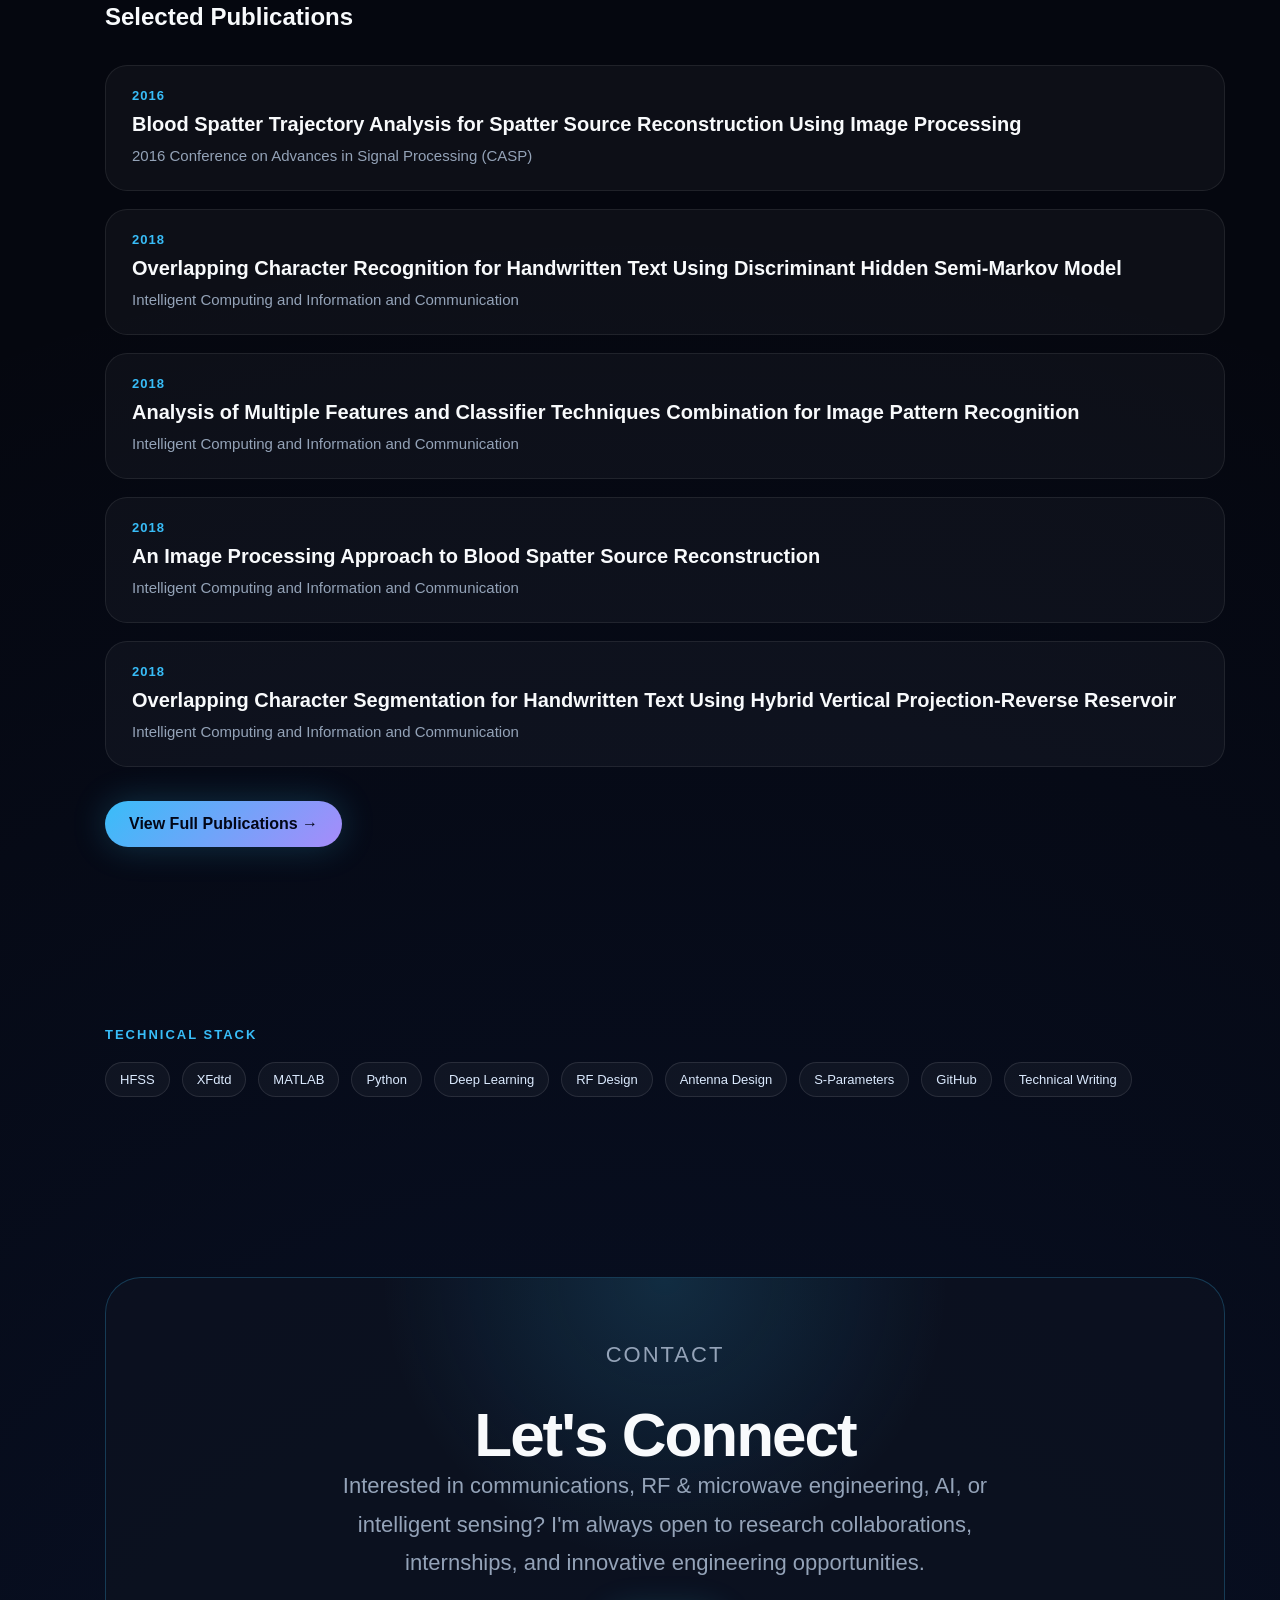
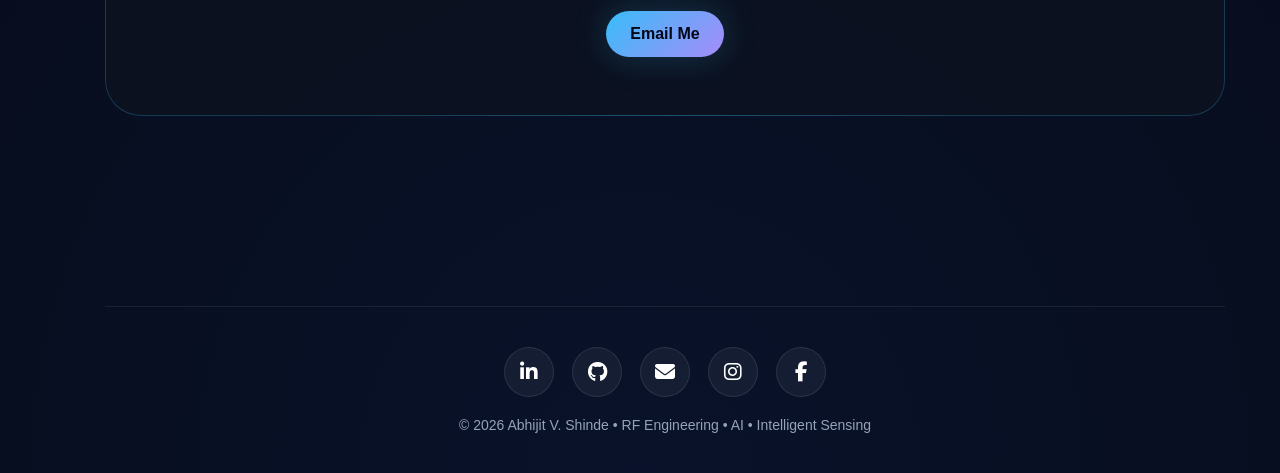
==== commit 63286913: "Add 'What I Do Next?' kids game (grades 5-8) Interactive oil-leak inspection robot game teaching pre" ====
--- a/index.html
+++ b/index.html
@@ -124,6 +124,7 @@
     <a href="academic.html">ACADEMIC & EXPERIENCE</a>
     <a href="honors.html"> HONORS </a>
     <a href="resume.html">RESUME</a>
+    <a href="game.html">KIDS GAME</a>
     <a href="#contact">CONTACT</a>
   </div>
 
--- a/style.css
+++ b/style.css
@@ -1964,3 +1964,655 @@
 .brand span{
   color:#38bdf8;
 }
+/* ==========================================
+   INTERNAL PAGE SIDE NAVIGATION
+========================================== */
+
+.page-side-nav{
+  position:fixed;
+  left:24px;
+  top:50%;
+  transform:translateY(-50%);
+
+  width:250px;
+  max-height:calc(100vh - 130px);
+  overflow-y:auto;
+
+  display:flex;
+  flex-direction:column;
+  gap:9px;
+
+  padding:20px;
+
+  background:rgba(6,18,35,0.82);
+  backdrop-filter:blur(18px);
+
+  border:1px solid rgba(255,255,255,0.08);
+  border-radius:24px;
+
+  box-shadow:0 12px 42px rgba(0,0,0,0.30);
+
+  z-index:1000;
+}
+
+.page-side-nav-title{
+  margin:0 8px 9px;
+
+  color:#38bdf8;
+
+  font-size:12px;
+  font-weight:800;
+  line-height:1.4;
+  letter-spacing:1.6px;
+  text-transform:uppercase;
+}
+
+.page-side-nav a{
+  display:grid;
+  grid-template-columns:25px minmax(0, 1fr);
+  align-items:center;
+  gap:11px;
+
+  min-height:48px;
+  padding:11px 13px;
+
+  color:#94a3b8;
+  text-decoration:none;
+
+  font-size:14px;
+  font-weight:700;
+  line-height:1.35;
+
+  border:1px solid transparent;
+  border-radius:14px;
+
+  transition:
+    color 0.25s ease,
+    background 0.25s ease,
+    border-color 0.25s ease,
+    transform 0.25s ease;
+}
+
+.page-side-nav a i{
+  width:25px;
+
+  color:#94a3b8;
+
+  font-size:16px;
+  text-align:center;
+
+  transition:color 0.25s ease;
+}
+
+.page-side-nav a span{
+  min-width:0;
+}
+
+.page-side-nav a:hover{
+  color:#ffffff;
+
+  background:
+    linear-gradient(
+      135deg,
+      rgba(56,189,248,0.22),
+      rgba(139,92,246,0.13)
+    );
+
+  transform:translateX(4px);
+}
+
+.page-side-nav a:hover i{
+  color:#38bdf8;
+}
+
+.page-side-nav a.active{
+  color:#ffffff;
+
+  background:
+    linear-gradient(
+      135deg,
+      rgba(56,189,248,0.30),
+      rgba(139,92,246,0.17)
+    );
+
+  border-color:rgba(56,189,248,0.30);
+}
+
+.page-side-nav a.active i{
+  color:#38bdf8;
+}
+
+
+/* ==========================================
+   PUBLICATIONS PAGE LAYOUT
+========================================== */
+
+.publications-page{
+  padding-top:150px;
+}
+
+.content-with-side-nav{
+  width:min(1060px, calc(100% - 320px));
+  max-width:1060px;
+
+  margin-left:310px;
+  margin-right:auto;
+}
+
+.publication-section{
+  scroll-margin-top:115px;
+}
+
+
+/* ==========================================
+   SMALLER DESKTOP / LAPTOP
+========================================== */
+
+@media(max-width:1450px){
+
+  .page-side-nav{
+    left:16px;
+    width:220px;
+    padding:16px;
+  }
+
+  .page-side-nav a{
+    padding:10px 11px;
+    font-size:13px;
+  }
+
+  .content-with-side-nav{
+    width:min(980px, calc(100% - 275px));
+    margin-left:255px;
+    margin-right:20px;
+  }
+}
+
+
+/* ==========================================
+   MACBOOK / TABLET
+========================================== */
+
+@media(max-width:1180px){
+
+  .page-side-nav{
+    display:none;
+  }
+
+  .content-with-side-nav{
+    width:min(1100px, calc(100% - 32px));
+    margin-left:auto;
+    margin-right:auto;
+  }
+}
+/* ==========================================
+   ACADEMIC PAGE WITH SIDE NAVIGATION
+========================================== */
+
+.academic-page{
+  padding-top:150px;
+}
+
+.academic-page .academic-section{
+  scroll-margin-top:115px;
+}
+/* Honors sidebar anchor positioning */
+
+.honors-page .project-category{
+    scroll-margin-top:115px;
+}
+
+/* Honors page layout with sidebar */
+
+.honors-page.content-with-side-nav{
+    width:min(1060px, calc(100% - 320px));
+    max-width:1060px;
+    margin-left:310px;
+    margin-right:auto;
+}
+
+@media(max-width:1450px){
+
+    .honors-page.content-with-side-nav{
+        width:min(980px, calc(100% - 275px));
+        margin-left:255px;
+        margin-right:20px;
+    }
+}
+
+@media(max-width:1180px){
+
+    .honors-page.content-with-side-nav{
+        width:min(1100px, calc(100% - 32px));
+        margin-left:auto;
+        margin-right:auto;
+    }
+}
+
+/* ==========================================
+   KIDS GAME — "WHAT I DO NEXT?"
+========================================== */
+
+.game-page{
+  padding-top:150px;
+}
+
+.game-shell{
+  display:grid;
+  grid-template-columns:300px 1fr;
+  gap:24px;
+  align-items:start;
+  margin-top:40px;
+}
+
+.game-info-panel{
+  padding:28px 24px;
+  border-radius:28px;
+  background:
+    radial-gradient(circle at top right, rgba(56,189,248,0.14), transparent 38%),
+    rgba(12,18,32,0.86);
+  border:1px solid var(--line);
+  text-align:center;
+  position:sticky;
+  top:100px;
+}
+
+.robot-avatar-shell{
+  width:100px;
+  height:100px;
+  margin:0 auto 14px;
+  display:flex;
+  align-items:center;
+  justify-content:center;
+  border-radius:28px;
+  background:linear-gradient(135deg, rgba(56,189,248,0.16), rgba(139,92,246,0.14));
+  border:1px solid var(--line);
+  animation:robotFloat 3.6s ease-in-out infinite;
+}
+
+@keyframes robotFloat{
+  0%, 100%{ transform:translateY(0); }
+  50%{ transform:translateY(-6px); }
+}
+
+.game-info-panel h3{
+  font-size:22px;
+  margin-bottom:6px;
+}
+
+.robot-caption{
+  color:var(--muted);
+  font-size:13px;
+  line-height:1.6;
+  margin-bottom:22px;
+}
+
+.robot-caption i{
+  color:var(--blue);
+  margin-right:4px;
+}
+
+.mission-goals{
+  display:flex;
+  flex-direction:column;
+  gap:10px;
+  margin-bottom:26px;
+}
+
+.goal-item{
+  display:flex;
+  align-items:center;
+  gap:10px;
+  padding:10px 14px;
+  border-radius:14px;
+  background:rgba(255,255,255,0.04);
+  border:1px solid rgba(255,255,255,0.08);
+  font-size:13px;
+  font-weight:700;
+  color:#dbeafe;
+}
+
+.goal-item i{
+  font-size:14px;
+  width:16px;
+}
+
+.goal-prevention i{ color:#a78bfa; }
+.goal-detection i{ color:#38bdf8; }
+.goal-mitigation i{ color:#f59e0b; }
+
+.progress-block{
+  text-align:left;
+  margin-bottom:18px;
+}
+
+.progress-row{
+  display:flex;
+  align-items:center;
+  justify-content:space-between;
+  gap:10px;
+  margin-bottom:10px;
+  font-size:13px;
+  font-weight:700;
+  color:var(--muted);
+}
+
+.phase-badge{
+  display:inline-flex;
+  align-items:center;
+  gap:6px;
+  padding:5px 12px;
+  border-radius:999px;
+  font-size:12px;
+  font-weight:800;
+  text-transform:uppercase;
+  letter-spacing:0.6px;
+  white-space:nowrap;
+}
+
+.phase-detection{
+  color:#38bdf8;
+  background:rgba(56,189,248,0.12);
+  border:1px solid rgba(56,189,248,0.3);
+}
+
+.phase-prevention{
+  color:#a78bfa;
+  background:rgba(139,92,246,0.14);
+  border:1px solid rgba(139,92,246,0.32);
+}
+
+.phase-mitigation{
+  color:#f59e0b;
+  background:rgba(245,158,11,0.14);
+  border:1px solid rgba(245,158,11,0.32);
+}
+
+.phase-wrapup{
+  color:#22c55e;
+  background:rgba(34,197,94,0.14);
+  border:1px solid rgba(34,197,94,0.32);
+}
+
+.progress-track{
+  width:100%;
+  height:8px;
+  border-radius:999px;
+  background:rgba(255,255,255,0.08);
+  overflow:hidden;
+}
+
+.progress-fill{
+  height:100%;
+  width:0%;
+  border-radius:999px;
+  background:linear-gradient(90deg, #38bdf8, #a78bfa);
+  transition:width 0.5s ease;
+}
+
+.attempt-note{
+  margin-top:8px;
+  font-size:12px;
+  color:var(--muted);
+  min-height:16px;
+}
+
+.restart-btn{
+  width:100%;
+  gap:8px;
+}
+
+.game-panel{
+  border-radius:28px;
+  border:1px solid var(--line);
+  background:rgba(12,18,32,0.86);
+  display:flex;
+  flex-direction:column;
+  overflow:hidden;
+  min-height:560px;
+}
+
+.chat-window{
+  flex:1;
+  padding:26px;
+  overflow-y:auto;
+  max-height:560px;
+  display:flex;
+  flex-direction:column;
+  gap:16px;
+}
+
+.chat-bubble{
+  display:flex;
+  align-items:flex-start;
+  gap:10px;
+  max-width:82%;
+  animation:bubbleIn 0.3s ease;
+}
+
+@keyframes bubbleIn{
+  from{ opacity:0; transform:translateY(8px); }
+  to{ opacity:1; transform:translateY(0); }
+}
+
+.chat-bubble .bubble-text{
+  padding:14px 18px;
+  border-radius:18px;
+  line-height:1.65;
+  font-size:15px;
+}
+
+.chat-bubble.robot{
+  align-self:flex-start;
+}
+
+.chat-bubble.robot .bubble-icon{
+  width:34px;
+  height:34px;
+  min-width:34px;
+  border-radius:50%;
+  display:flex;
+  align-items:center;
+  justify-content:center;
+  background:linear-gradient(135deg, rgba(56,189,248,0.25), rgba(139,92,246,0.2));
+  color:#38bdf8;
+  font-size:14px;
+}
+
+.chat-bubble.robot .bubble-text{
+  background:rgba(255,255,255,0.045);
+  border:1px solid rgba(255,255,255,0.08);
+  border-top-left-radius:4px;
+  color:#f8fafc;
+}
+
+.chat-bubble.kid{
+  align-self:flex-end;
+}
+
+.chat-bubble.kid .bubble-text{
+  background:linear-gradient(135deg, #38bdf8, #8b5cf6);
+  color:#020617;
+  font-weight:600;
+  border-top-right-radius:4px;
+}
+
+.hint-line{
+  display:block;
+  margin-top:10px;
+  padding-top:10px;
+  border-top:1px dashed rgba(255,255,255,0.15);
+  color:#fbbf24;
+  font-size:13px;
+  font-weight:700;
+}
+
+.chat-input-row{
+  display:flex;
+  gap:12px;
+  padding:20px 24px;
+  border-top:1px solid var(--line);
+  background:rgba(5,8,22,0.4);
+}
+
+.chat-input-row input{
+  flex:1;
+  padding:14px 18px;
+  border-radius:999px;
+  border:1px solid var(--line);
+  background:rgba(255,255,255,0.05);
+  color:#f8fafc;
+  font-size:15px;
+  outline:none;
+  transition:0.25s;
+}
+
+.chat-input-row input:focus{
+  border-color:rgba(56,189,248,0.55);
+  background:rgba(255,255,255,0.08);
+}
+
+.chat-input-row button{
+  gap:8px;
+  white-space:nowrap;
+}
+
+.hidden{
+  display:none !important;
+}
+
+.victory-panel{
+  padding:48px 40px;
+  border-radius:28px;
+  border:1px solid rgba(56,189,248,0.3);
+  background:
+    radial-gradient(circle at top, rgba(56,189,248,0.16), transparent 45%),
+    rgba(12,18,32,0.9);
+  text-align:center;
+}
+
+.badge-trophy{
+  width:84px;
+  height:84px;
+  margin:0 auto 20px;
+  border-radius:50%;
+  display:flex;
+  align-items:center;
+  justify-content:center;
+  font-size:36px;
+  color:#020617;
+  background:linear-gradient(135deg, #fbbf24, #f59e0b);
+  box-shadow:0 0 50px rgba(245,158,11,0.35);
+}
+
+.victory-panel h2{
+  font-size:clamp(28px, 4vw, 40px);
+  margin-bottom:14px;
+}
+
+.victory-subtitle{
+  max-width:640px;
+  margin:0 auto 34px;
+  color:var(--muted);
+  line-height:1.75;
+}
+
+.recap-grid{
+  display:grid;
+  grid-template-columns:repeat(auto-fit, minmax(230px, 1fr));
+  gap:18px;
+  text-align:left;
+  margin-bottom:36px;
+}
+
+.recap-group{
+  padding:20px;
+  border-radius:20px;
+  background:rgba(255,255,255,0.035);
+  border:1px solid rgba(255,255,255,0.08);
+}
+
+.recap-group h4{
+  font-size:14px;
+  text-transform:uppercase;
+  letter-spacing:1px;
+  margin-bottom:14px;
+  color:var(--muted);
+  display:flex;
+  align-items:center;
+  gap:8px;
+}
+
+.recap-detection h4 i{ color:#38bdf8; }
+.recap-prevention h4 i{ color:#a78bfa; }
+.recap-mitigation h4 i{ color:#f59e0b; }
+.recap-wrapup h4 i{ color:#22c55e; }
+
+.recap-group ul{
+  list-style:none;
+  display:flex;
+  flex-direction:column;
+  gap:10px;
+}
+
+.recap-group li{
+  display:flex;
+  align-items:flex-start;
+  gap:8px;
+  font-size:14px;
+  line-height:1.55;
+  color:#dbeafe;
+}
+
+.recap-group li i{
+  color:#22c55e;
+  margin-top:3px;
+}
+
+.game-notes{
+  margin-top:70px;
+  padding:32px;
+  border-radius:24px;
+  background:rgba(255,255,255,0.03);
+  border:1px solid rgba(255,255,255,0.08);
+}
+
+.game-notes h2{
+  font-size:22px;
+  margin-bottom:14px;
+}
+
+.game-notes p{
+  color:var(--muted);
+  line-height:1.8;
+  font-size:15px;
+}
+
+@media(max-width:950px){
+  .game-shell{
+    grid-template-columns:1fr;
+  }
+
+  .game-info-panel{
+    position:static;
+  }
+
+  .chat-bubble{
+    max-width:92%;
+  }
+}
+
+@media(max-width:600px){
+  .chat-input-row{
+    flex-direction:column;
+  }
+
+  .chat-input-row button{
+    justify-content:center;
+  }
+
+  .recap-grid{
+    grid-template-columns:1fr;
+  }
+}
+
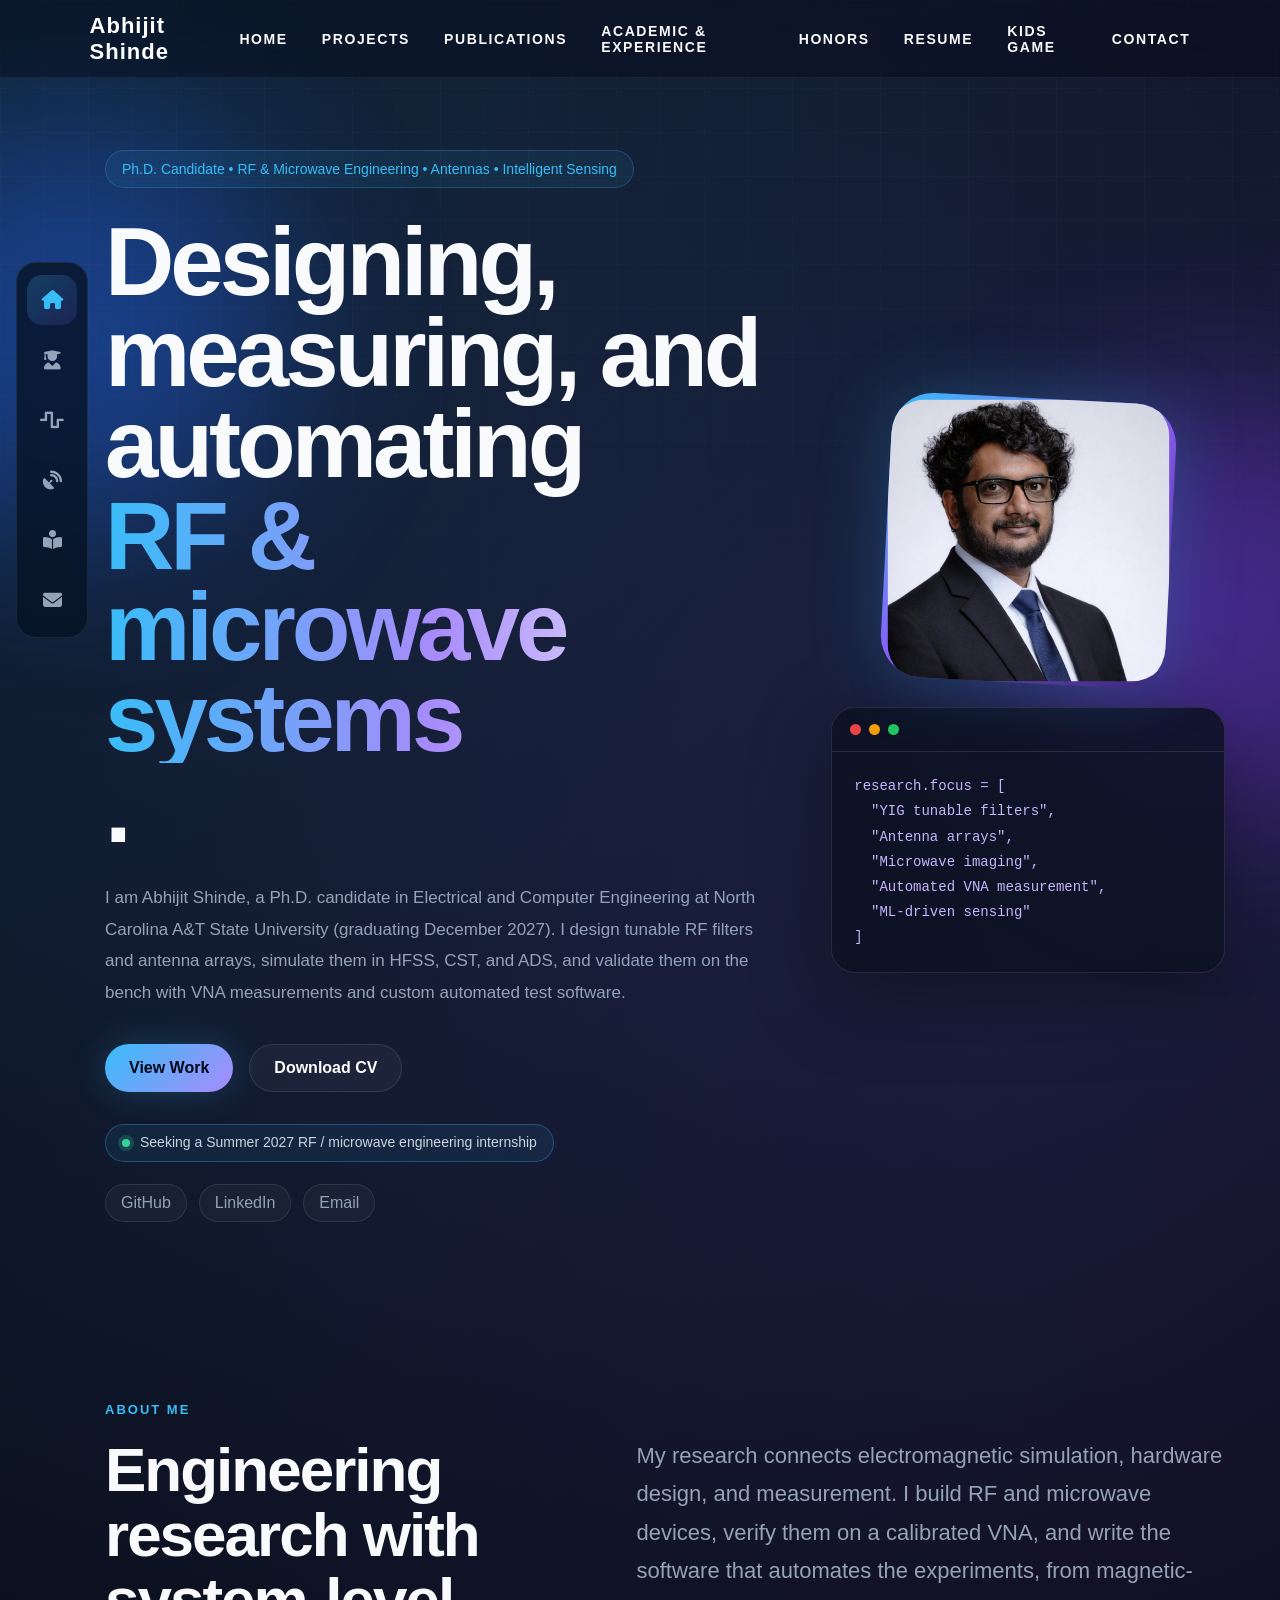
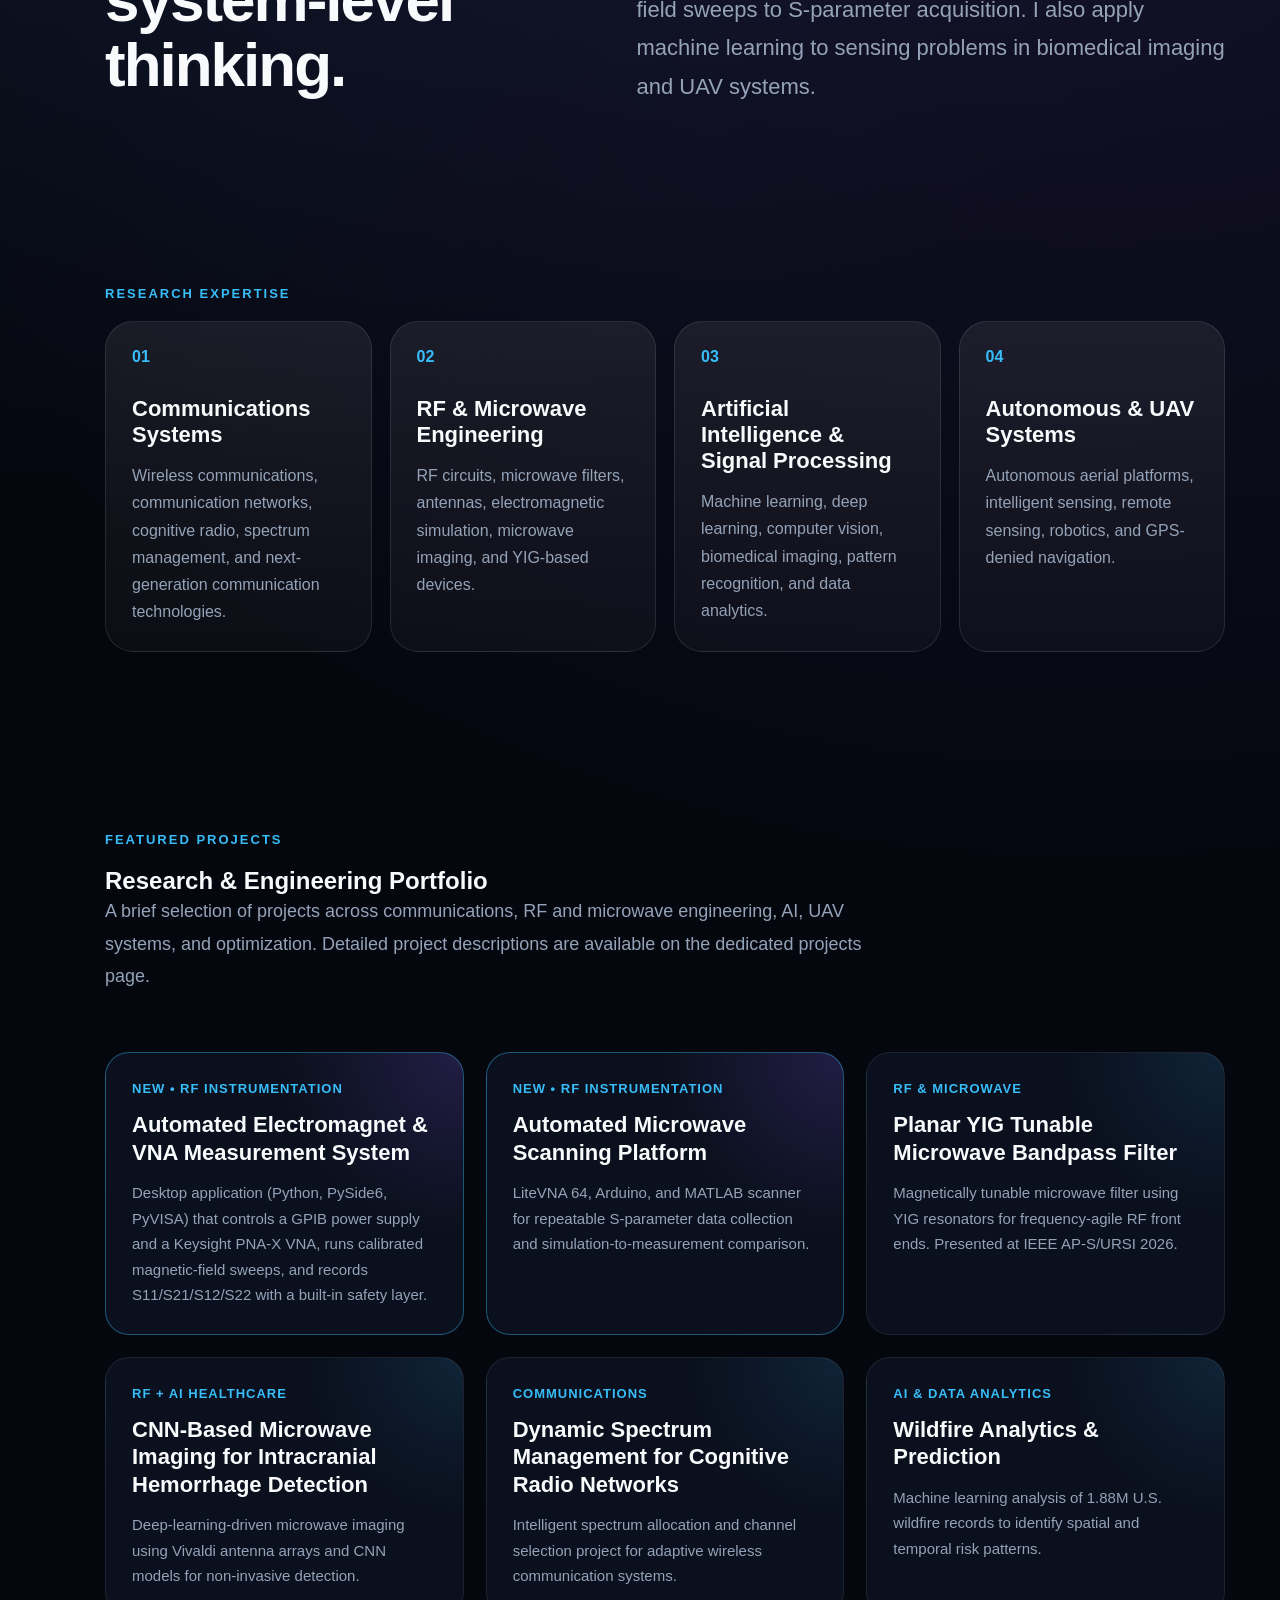
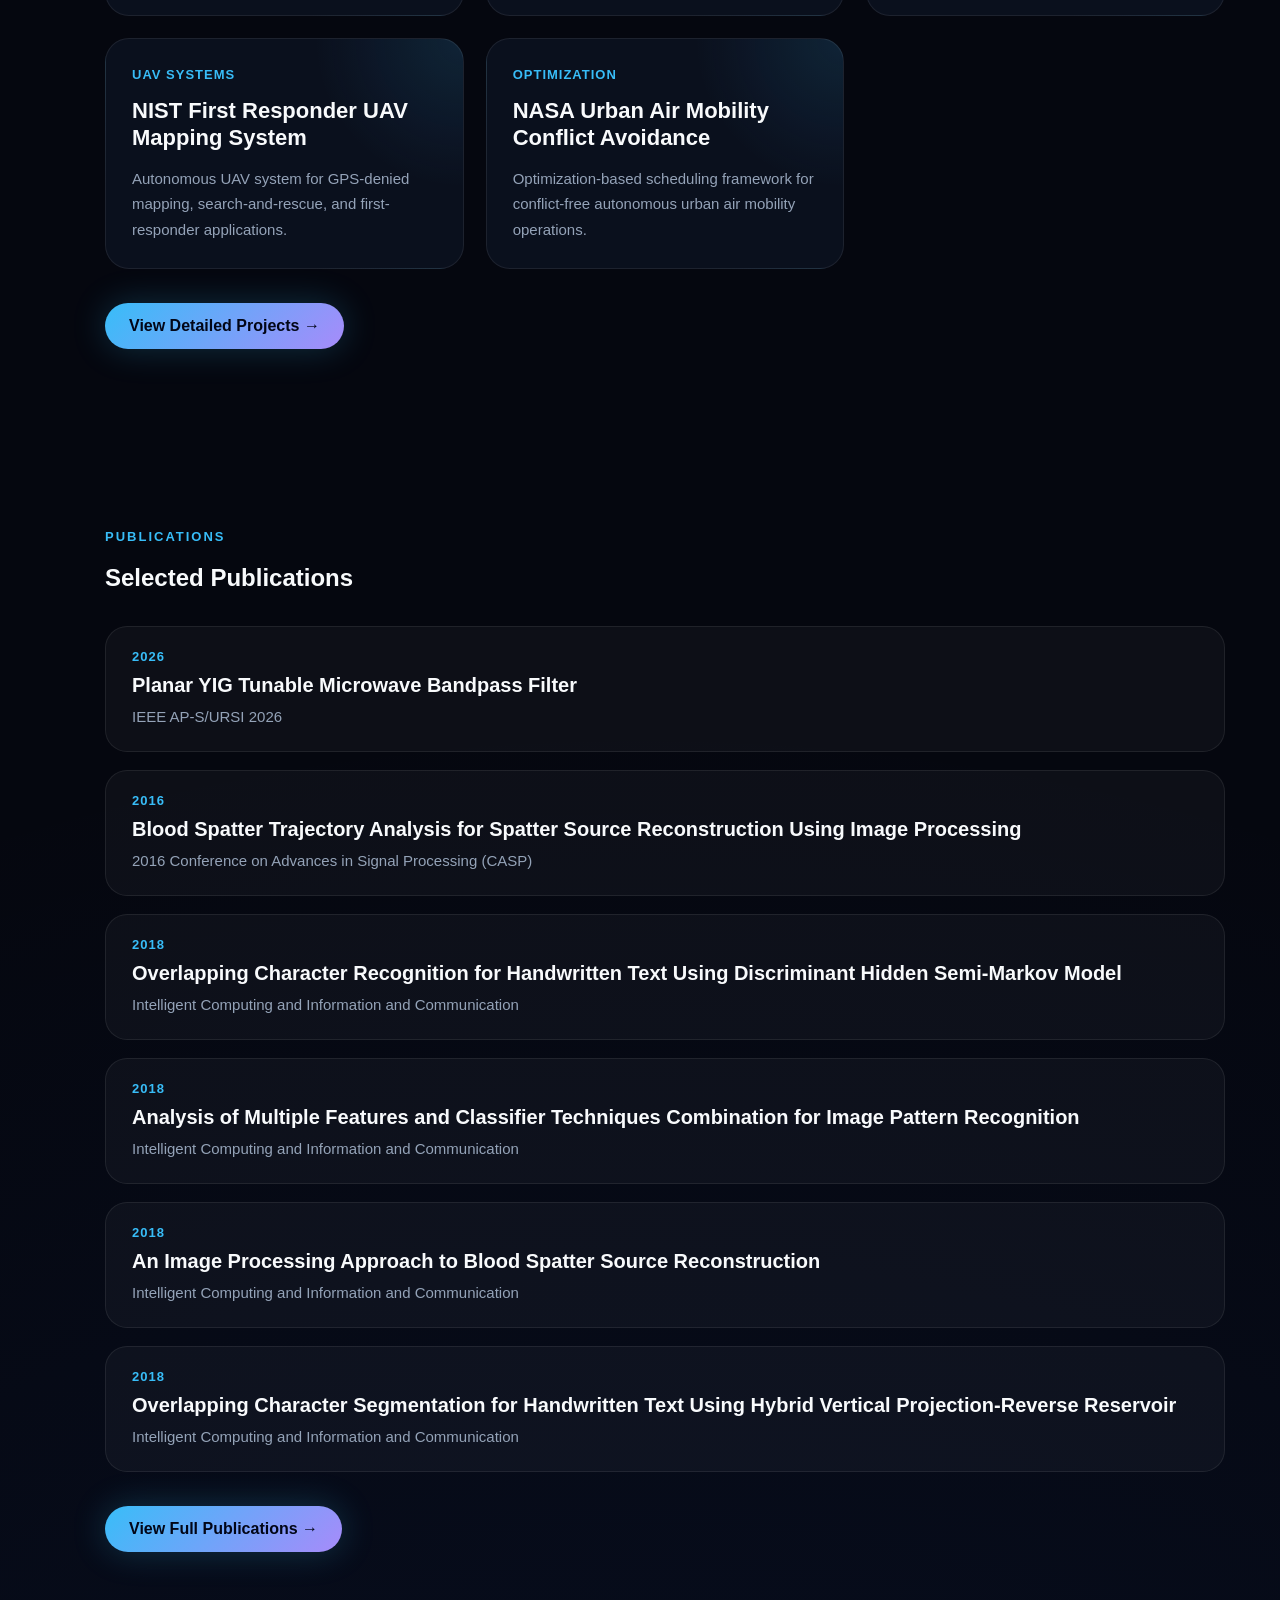
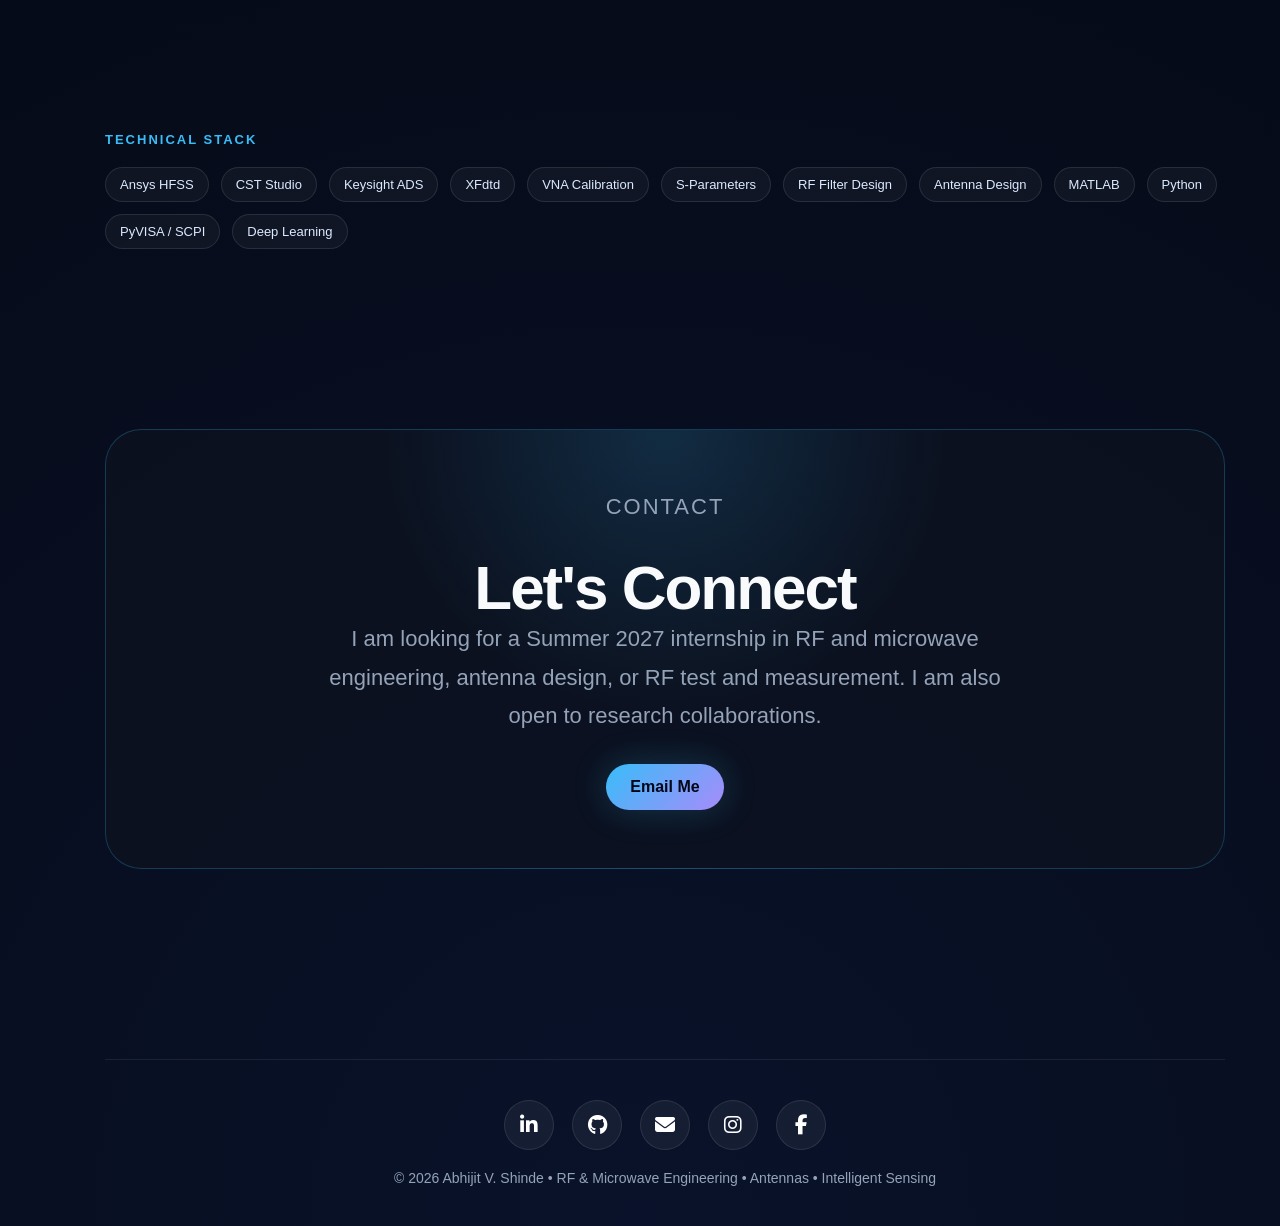
==== commit 56d93648: "Refresh homepage, add electromagnet/VNA and scanning platform projects, clean up SEO metadata and si" ====
--- a/index.html
+++ b/index.html
@@ -5,9 +5,9 @@
   href="https://cdnjs.cloudflare.com/ajax/libs/font-awesome/6.5.1/css/all.min.css">
   <meta charset="UTF-8" />
   <meta name="viewport" content="width=device-width, initial-scale=1.0" />
-  <title>Abhijit Shinde </title>
+  <title>Abhijit Shinde | RF &amp; Microwave Engineer, Ph.D. Candidate</title>
   <meta name="description"
-    content="Research portfolio of Abhijit V. Shinde in communications, RF and microwave engineering, AI, intelligent sensing, and UAV systems.">
+    content="Portfolio of Abhijit V. Shinde, Ph.D. candidate at NC A&T: RF and microwave design, antennas, VNA measurement, automated test systems, and intelligent sensing.">
   
   <meta name="keywords"
   content="Abhijit Shinde, Abhijit V Shinde, RF Engineering, Microwave Engineering, YIG Filter, Machine Learning, Intelligent Sensing, Microwave Imaging, Antenna Design, HFSS, XFdtd, North Carolina A&T State University, PhD Researcher, NASA">
@@ -27,7 +27,7 @@
  "name":"Abhijit V. Shinde",
  "url":"https://www.abhijitvshinde.com",
  "image":"https://www.abhijitvshinde.com/profile.jpg",
- "jobTitle":"Ph.D. Researcher",
+ "jobTitle":"Ph.D. Candidate, RF & Microwave Engineering",
  "worksFor":{
    "@type":"CollegeOrUniversity",
    "name":"North Carolina A&T State University"
@@ -39,38 +39,17 @@
 }
 </script>
 
-  <script type="application/ld+json">
-{
- "@context":"https://schema.org",
- "@type":"Person",
- "name":"Abhijit V. Shinde",
- "url":"https://www.abhijitvshinde.com",
- "image":"https://www.abhijitvshinde.com/profile.jpg",
- "jobTitle":"Ph.D. Researcher",
- "affiliation":{
-   "@type":"CollegeOrUniversity",
-   "name":"North Carolina A&T State University"
- },
- "sameAs":[
-   "https://github.com/abhijitvshinde",
-   "https://www.linkedin.com/in/abhijitvshinde/"
- ]
-}
-</script>
-
-  <meta property="og:title" content="Abhijit Shinde | RF, AI & Intelligent Sensing Portfolio" />
-  <meta property="og:description" content="Ph.D. researcher working on YIG tunable filters, microwave imaging, antenna systems, machine learning, and UAV sensing." />
-  <meta property="og:image" content="https://abhijitvshinde.com/profile.jpg" />
-  <meta property="og:url" content="https://abhijitvshinde.com" />
+  <meta property="og:title" content="Abhijit Shinde | RF & Microwave Engineer" />
+  <meta property="og:description" content="Ph.D. candidate working on YIG tunable filters, microwave imaging, antenna arrays, and automated RF measurement systems." />
+  <meta property="og:image" content="https://www.abhijitvshinde.com/profile.jpg" />
+  <meta property="og:url" content="https://www.abhijitvshinde.com/" />
   <meta property="og:type" content="website" />
-  <meta property="og:image:width" content="1200">
-  <meta property="og:image:height" content="1200">
   <meta property="og:image:type" content="image/jpeg">
 
 <meta name="twitter:card" content="summary_large_image" />
-<meta name="twitter:title" content="Abhijit V. Shinde | RF, AI & Intelligent Sensing Portfolio" />
-<meta name="twitter:description" content="Ph.D. researcher in RF/Microwave Engineering, ML systems, and intelligent sensing." />
-<meta name="twitter:image" content="https://abhijitvshinde.com/profile.jpg" />
+<meta name="twitter:title" content="Abhijit V. Shinde | RF & Microwave Engineer" />
+<meta name="twitter:description" content="Ph.D. candidate in RF/microwave engineering: tunable filters, antenna arrays, and automated VNA measurement." />
+<meta name="twitter:image" content="https://www.abhijitvshinde.com/profile.jpg" />
   
   <link rel="stylesheet" href="style.css" />
 </head>
@@ -115,14 +94,14 @@
   </aside>
 
   <nav class="navbar">
-    <a href="#" class="brand">Abhijit Shinde </a>
+    <a href="#top" class="brand">Abhijit Shinde</a>
 
    <div class="nav-links" id="navLinks">
     <a href="index.html">HOME</a>
     <a href="projects.html">PROJECTS</a>
     <a href="publications.html">PUBLICATIONS</a>
     <a href="academic.html">ACADEMIC & EXPERIENCE</a>
-    <a href="honors.html"> HONORS </a>
+    <a href="honors.html">HONORS</a>
     <a href="resume.html">RESUME</a>
     <a href="game.html">KIDS GAME</a>
     <a href="#contact">CONTACT</a>
@@ -134,24 +113,26 @@
   <header id="top" class="hero">
     <div class="hero-left reveal">
       <p class="tag">
-        Ph.D. Researcher • Communications • RF & Microwave Engineering • Intelligent Sensing.
+        Ph.D. Candidate • RF & Microwave Engineering • Antennas • Intelligent Sensing
       </p>
 
       <h1>
-        Advancing <span>communications, RF systems</span> and intelligent sensing.
+        Designing, measuring, and automating <span>RF &amp; microwave systems</span>.
       </h1>
 
       <p class="hero-text">
-        I am Abhijit Shinde, a Ph.D. researcher in Electrical and Computer Engineering
-        at North Carolina A&T State University. My work connects communications engineering,
-        RF and microwave systems, electromagnetic simulation, machine learning, and
-        intelligent sensing for healthcare, wireless, UAV, and autonomous systems.
+        I am Abhijit Shinde, a Ph.D. candidate in Electrical and Computer Engineering
+        at North Carolina A&T State University (graduating December 2027). I design tunable
+        RF filters and antenna arrays, simulate them in HFSS, CST, and ADS, and validate them on
+        the bench with VNA measurements and custom automated test software.
       </p>
 
       <div class="hero-actions">
         <a href="#projects" class="btn primary">View Work</a>
         <a href="resume.pdf" class="btn ghost" download>Download CV</a>
       </div>
+
+      <p class="availability"><span class="dot"></span> Seeking a Summer 2027 RF / microwave engineering internship</p>
 
       <div class="social-strip">
         <a href="https://github.com/abhijitvshinde" target="_blank">GitHub</a>
@@ -172,10 +153,10 @@
         <pre>
 research.focus = [
   "YIG tunable filters",
+  "Antenna arrays",
   "Microwave imaging",
-  "Antenna arrays",
-  "ML-driven sensing",
-  "UAV remote sensing"
+  "Automated VNA measurement",
+  "ML-driven sensing"
 ]</pre>
       </div>
     </div>
@@ -188,10 +169,10 @@
       <div class="split">
         <h2>Engineering research with system-level thinking.</h2>
         <p>
-          My research focuses on building practical intelligent sensing systems by connecting
-          simulation, hardware-aware design, data acquisition, and machine learning. I work across
-          RF/microwave engineering, electromagnetic simulation, antenna systems, biomedical sensing,
-          and UAV-enabled sensing platforms.
+          My research connects electromagnetic simulation, hardware design, and measurement.
+          I build RF and microwave devices, verify them on a calibrated VNA, and write the
+          software that automates the experiments, from magnetic-field sweeps to S-parameter
+          acquisition. I also apply machine learning to sensing problems in biomedical imaging and UAV systems.
         </p>
       </div>
     </section>
@@ -254,11 +235,29 @@
 
   <div class="homepage-project-grid">
 
+    <article class="homepage-project-card recent">
+      <span>New • RF Instrumentation</span>
+      <h3>Automated Electromagnet &amp; VNA Measurement System</h3>
+      <p>
+        Desktop application (Python, PySide6, PyVISA) that controls a GPIB power supply and a Keysight PNA-X VNA,
+        runs calibrated magnetic-field sweeps, and records S11/S21/S12/S22 with a built-in safety layer.
+      </p>
+    </article>
+
+    <article class="homepage-project-card recent">
+      <span>New • RF Instrumentation</span>
+      <h3>Automated Microwave Scanning Platform</h3>
+      <p>
+        LiteVNA 64, Arduino, and MATLAB scanner for repeatable S-parameter data collection and
+        simulation-to-measurement comparison.
+      </p>
+    </article>
+
     <article class="homepage-project-card">
       <span>RF & Microwave</span>
       <h3>Planar YIG Tunable Microwave Bandpass Filter</h3>
       <p>
-        Magnetically tunable microwave filter using YIG resonators for next-generation RF communication systems.
+        Magnetically tunable microwave filter using YIG resonators for frequency-agile RF front ends. Presented at IEEE AP-S/URSI 2026.
       </p>
     </article>
 
@@ -316,6 +315,12 @@
   <h2>Selected Publications</h2>
 
   <div class="publication-home-list">
+
+    <div class="publication-home-item">
+      <span>2026</span>
+      <h3>Planar YIG Tunable Microwave Bandpass Filter</h3>
+      <p>IEEE AP-S/URSI 2026</p>
+    </div>
 
     <div class="publication-home-item">
       <span>2016</span>
@@ -358,16 +363,18 @@
       <div class="section-label">Technical Stack</div>
 
       <div class="skills">
-        <span>HFSS</span>
+        <span>Ansys HFSS</span>
+        <span>CST Studio</span>
+        <span>Keysight ADS</span>
         <span>XFdtd</span>
+        <span>VNA Calibration</span>
+        <span>S-Parameters</span>
+        <span>RF Filter Design</span>
+        <span>Antenna Design</span>
         <span>MATLAB</span>
         <span>Python</span>
+        <span>PyVISA / SCPI</span>
         <span>Deep Learning</span>
-        <span>RF Design</span>
-        <span>Antenna Design</span>
-        <span>S-Parameters</span>
-        <span>GitHub</span>
-        <span>Technical Writing</span>
       </div>
     </section>
 
@@ -376,8 +383,8 @@
         <p class="section-label">Contact</p>
         <h2>Let's Connect</h2>
         <p>
-          Interested in communications, RF & microwave engineering, AI, or intelligent sensing?
-          I'm always open to research collaborations, internships, and innovative engineering opportunities.
+          I am looking for a Summer 2027 internship in RF and microwave engineering, antenna design,
+          or RF test and measurement. I am also open to research collaborations.
         </p>
         <a href="mailto:abhijitvshinde@gmail.com" class="btn primary">Email Me</a>
       </div>
@@ -410,7 +417,7 @@
 
   </div>
 
-  <p>© 2026 Abhijit V. Shinde • RF Engineering • AI • Intelligent Sensing</p>
+  <p>© 2026 Abhijit V. Shinde • RF &amp; Microwave Engineering • Antennas • Intelligent Sensing</p>
 
 </footer>
 
--- a/style.css
+++ b/style.css
@@ -2616,3 +2616,42 @@
   }
 }
 
+
+
+/* =========================
+   RECENT PROJECTS + AVAILABILITY
+========================= */
+
+.availability{
+  display:inline-flex;
+  align-items:center;
+  gap:10px;
+  margin:6px 0 22px;
+  padding:8px 16px;
+  border-radius:999px;
+  border:1px solid rgba(56,189,248,0.3);
+  background:rgba(56,189,248,0.08);
+  color:#cbd5e1;
+  font-size:14px;
+  line-height:1.4;
+}
+
+.availability .dot{
+  flex:none;
+  width:8px;
+  height:8px;
+  border-radius:50%;
+  background:#34d399;
+  box-shadow:0 0 0 4px rgba(52,211,153,0.2);
+}
+
+.homepage-project-card.recent,
+.detailed-project-card.recent{
+  border-color:rgba(56,189,248,0.4);
+}
+
+.homepage-project-card.recent{
+  background:
+    radial-gradient(circle at top right, rgba(139,92,246,0.18), transparent 40%),
+    rgba(12,18,32,0.9);
+}
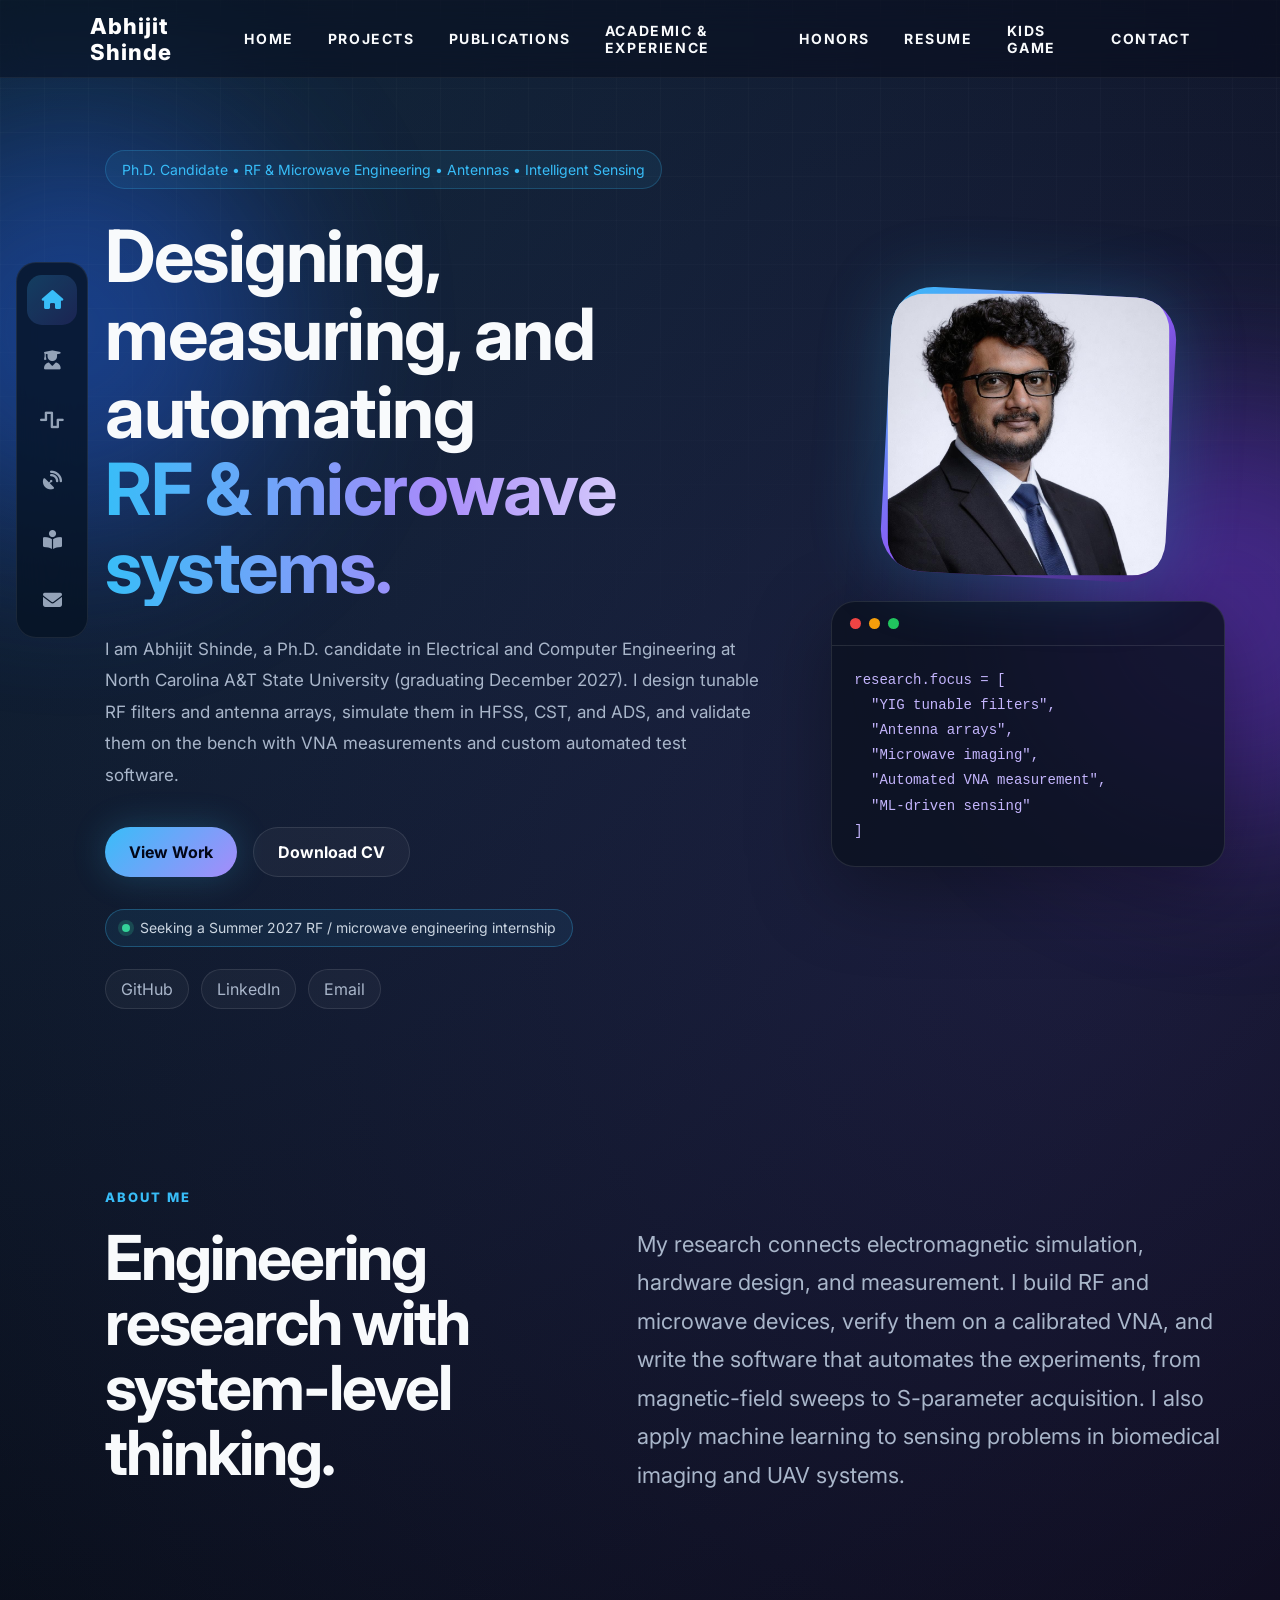
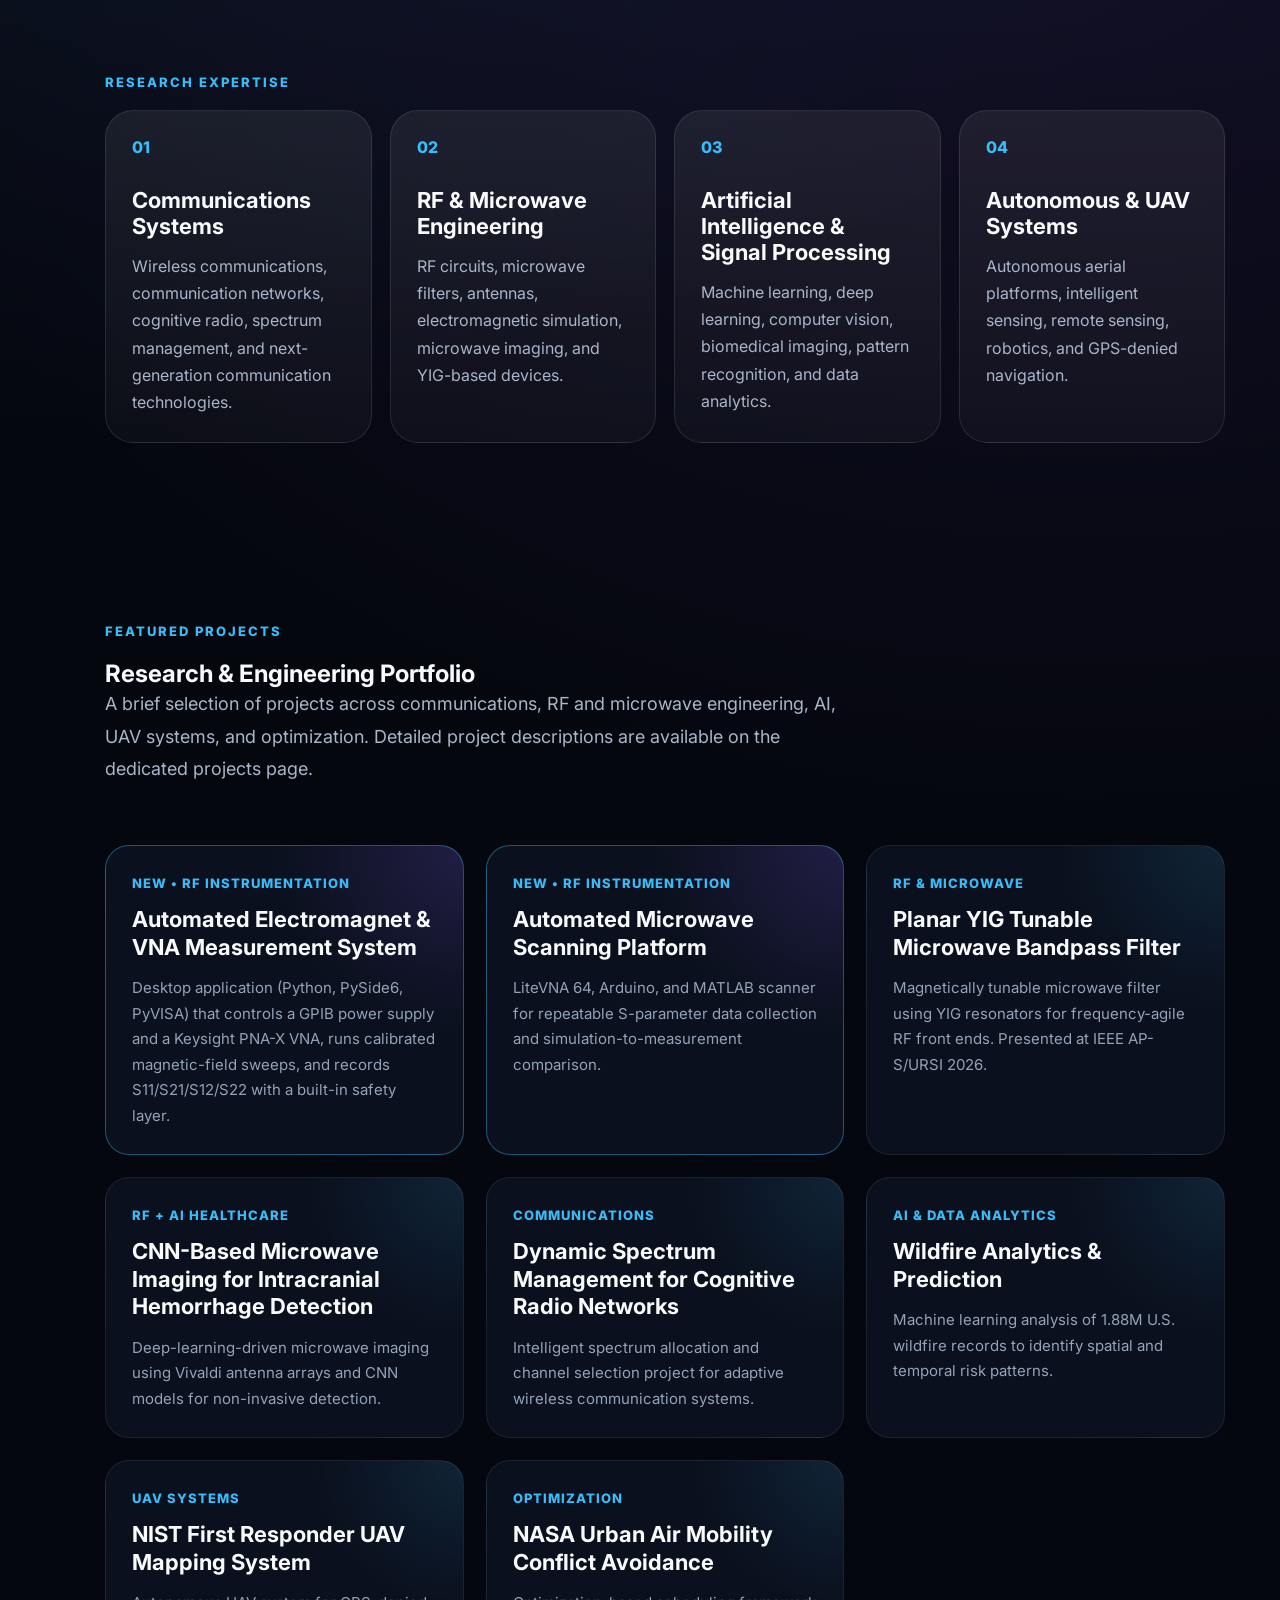
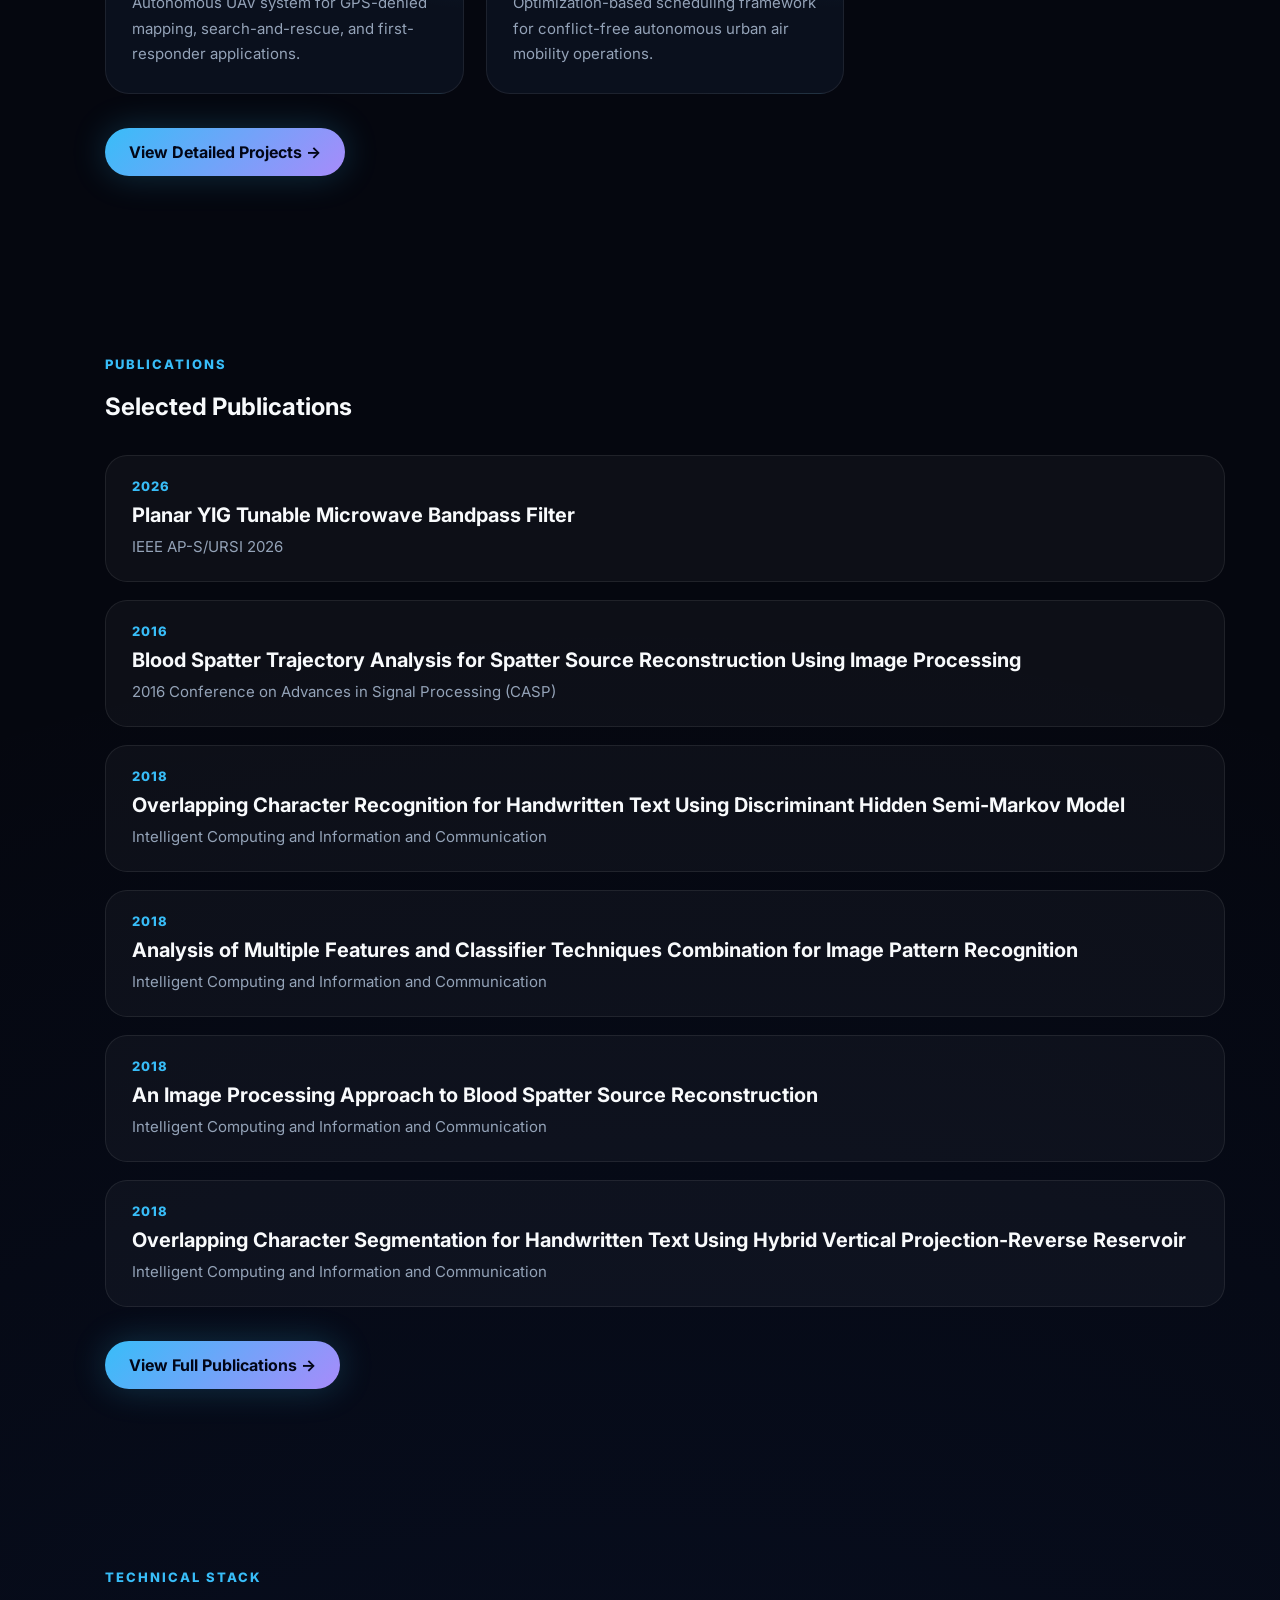
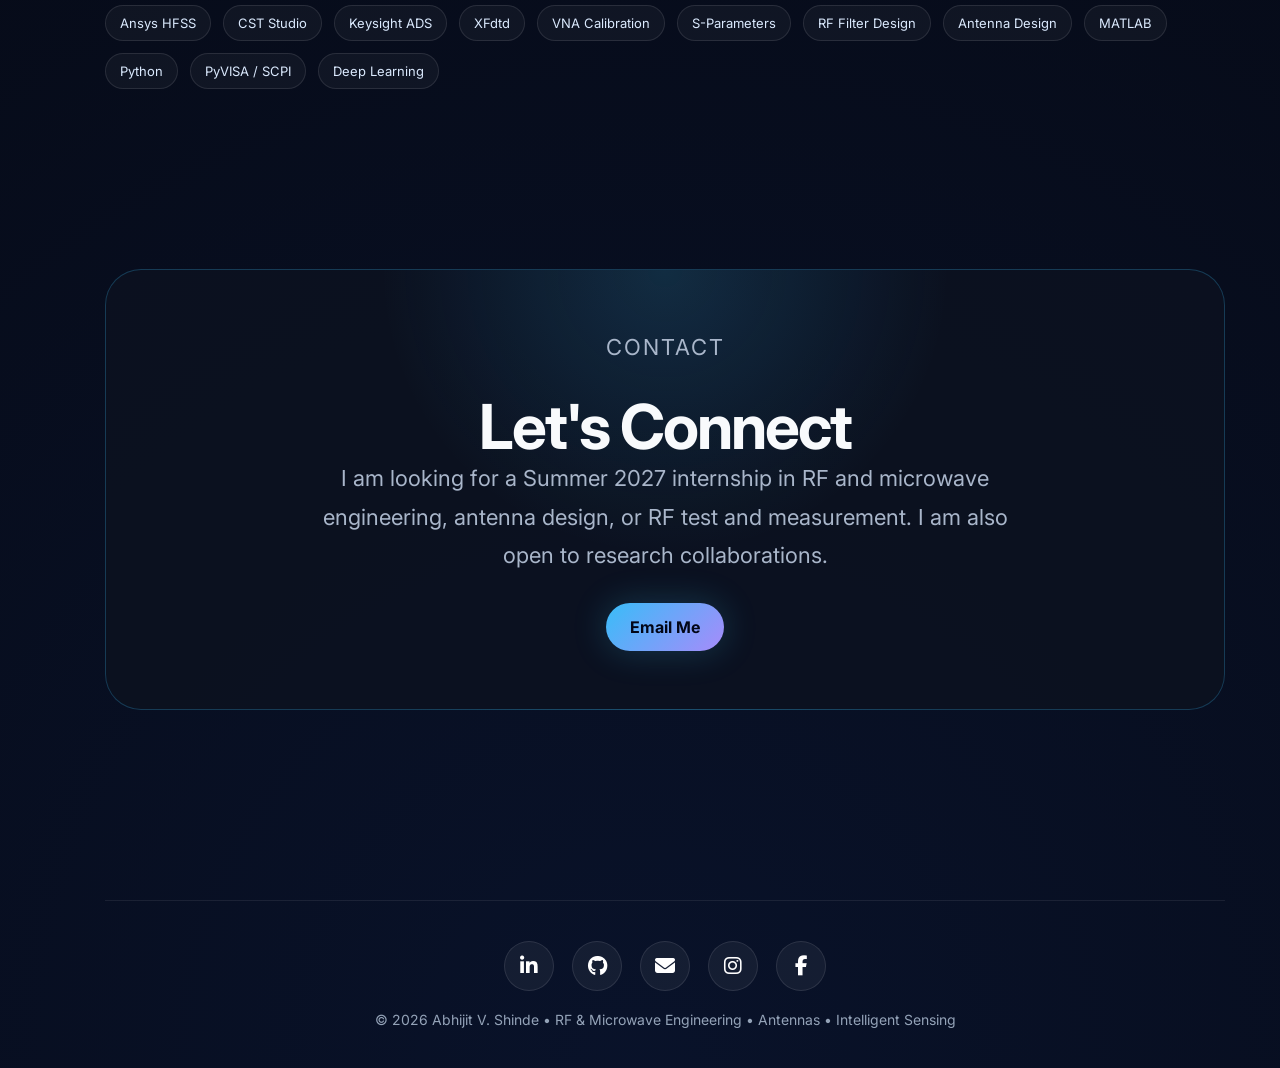
==== commit 80c8397d: "Readability and trust polish: load Inter font, relax hero headline, fix stray period, favicon, safe " ====
--- a/index.html
+++ b/index.html
@@ -28,6 +28,8 @@
  "url":"https://www.abhijitvshinde.com",
  "image":"https://www.abhijitvshinde.com/profile.jpg",
  "jobTitle":"Ph.D. Candidate, RF & Microwave Engineering",
+ "description":"Ph.D. candidate in Electrical and Computer Engineering at North Carolina A&T State University working on RF and microwave filters, antenna arrays, VNA measurement, and automated test systems.",
+ "knowsAbout":["RF engineering","Microwave engineering","YIG tunable filters","Antenna design","Electromagnetic simulation","Vector network analyzer measurement","Microwave imaging"],
  "worksFor":{
    "@type":"CollegeOrUniversity",
    "name":"North Carolina A&T State University"
@@ -52,6 +54,12 @@
 <meta name="twitter:image" content="https://www.abhijitvshinde.com/profile.jpg" />
   
   <link rel="stylesheet" href="style.css" />
+  <script>document.documentElement.classList.add('js');</script>
+  <meta name="theme-color" content="#05070f">
+  <link rel="preconnect" href="https://fonts.googleapis.com">
+  <link rel="preconnect" href="https://fonts.gstatic.com" crossorigin>
+  <link rel="stylesheet" href="https://fonts.googleapis.com/css2?family=Inter:wght@400;500;600;700;800&display=swap">
+  <link rel="icon" href="/favicon.svg" type="image/svg+xml">
 </head>
 <body class="home-page">
   <div class="noise"></div>
@@ -117,7 +125,7 @@
       </p>
 
       <h1>
-        Designing, measuring, and automating <span>RF &amp; microwave systems</span>.
+        Designing, measuring, and automating <span>RF &amp; microwave systems.</span>
       </h1>
 
       <p class="hero-text">
@@ -135,8 +143,8 @@
       <p class="availability"><span class="dot"></span> Seeking a Summer 2027 RF / microwave engineering internship</p>
 
       <div class="social-strip">
-        <a href="https://github.com/abhijitvshinde" target="_blank">GitHub</a>
-        <a href="https://www.linkedin.com/in/abhijitvshinde/" target="_blank">LinkedIn</a>
+        <a href="https://github.com/abhijitvshinde" target="_blank" rel="noopener noreferrer">GitHub</a>
+        <a href="https://www.linkedin.com/in/abhijitvshinde/" target="_blank" rel="noopener noreferrer">LinkedIn</a>
         <a href="mailto:abhijitvshinde@gmail.com">Email</a>
       </div>
     </div>
--- a/style.css
+++ b/style.css
@@ -10,7 +10,7 @@
   --panel:#0c1220;
   --panel2:#111827;
   --text:#f8fafc;
-  --muted:#94a3b8;
+  --muted:#a9b6ca;
   --blue:#38bdf8;
   --purple:#8b5cf6;
   --line:rgba(255,255,255,0.1);
@@ -164,9 +164,9 @@
 }
 
 .hero h1{
-  font-size:clamp(48px, 8vw, 96px);
-  line-height:0.95;
-  letter-spacing:-4px;
+  font-size:clamp(38px, 6vw, 72px);
+  line-height:1.08;
+  letter-spacing:-1.5px;
   margin-bottom:28px;
 }
 
@@ -500,12 +500,13 @@
   text-align:center;
 }
 
-.reveal{
+.js .reveal{
   opacity:0;
   transform:translateY(32px);
   transition:0.9s ease;
 }
 
+.js .reveal.active,
 .reveal.active{
   opacity:1;
   transform:translateY(0);
@@ -572,7 +573,7 @@
   }
 
   .hero h1{
-    letter-spacing:-2px;
+    letter-spacing:-1px;
   }
 
   .cards{
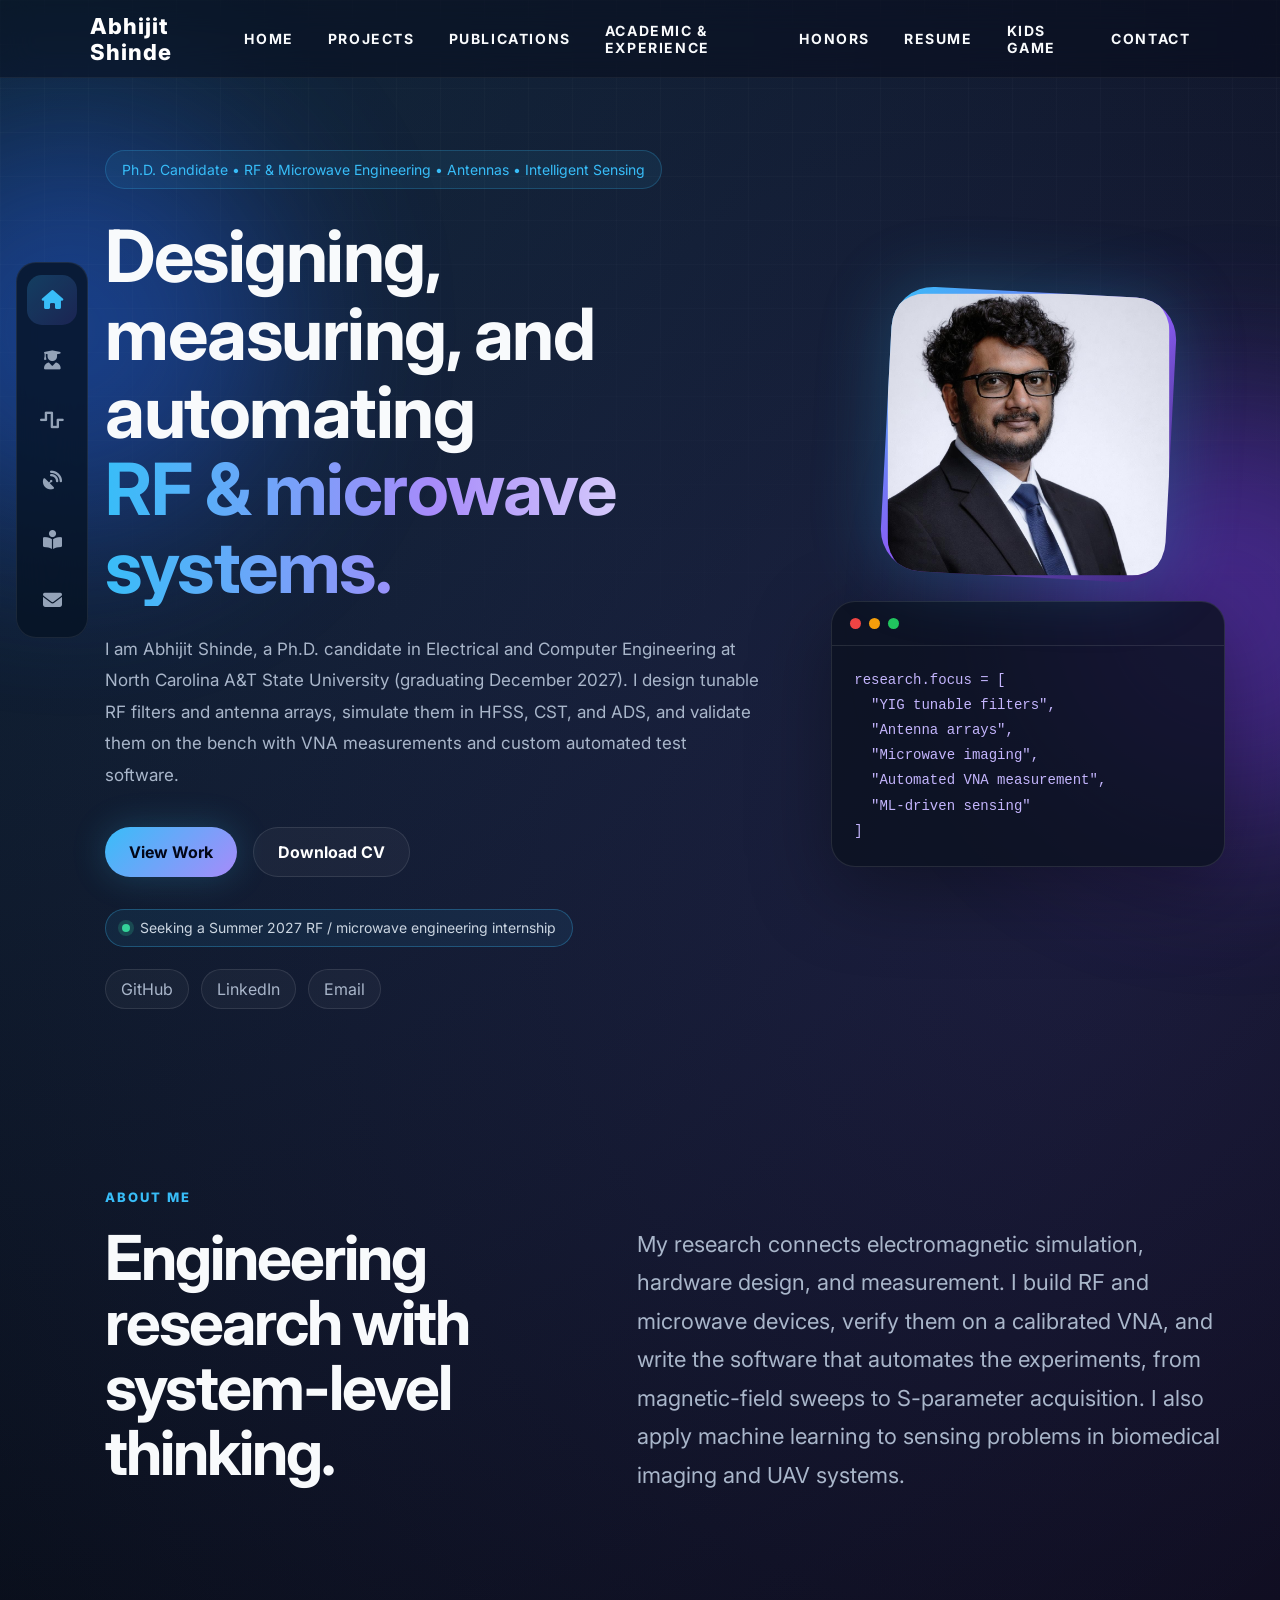
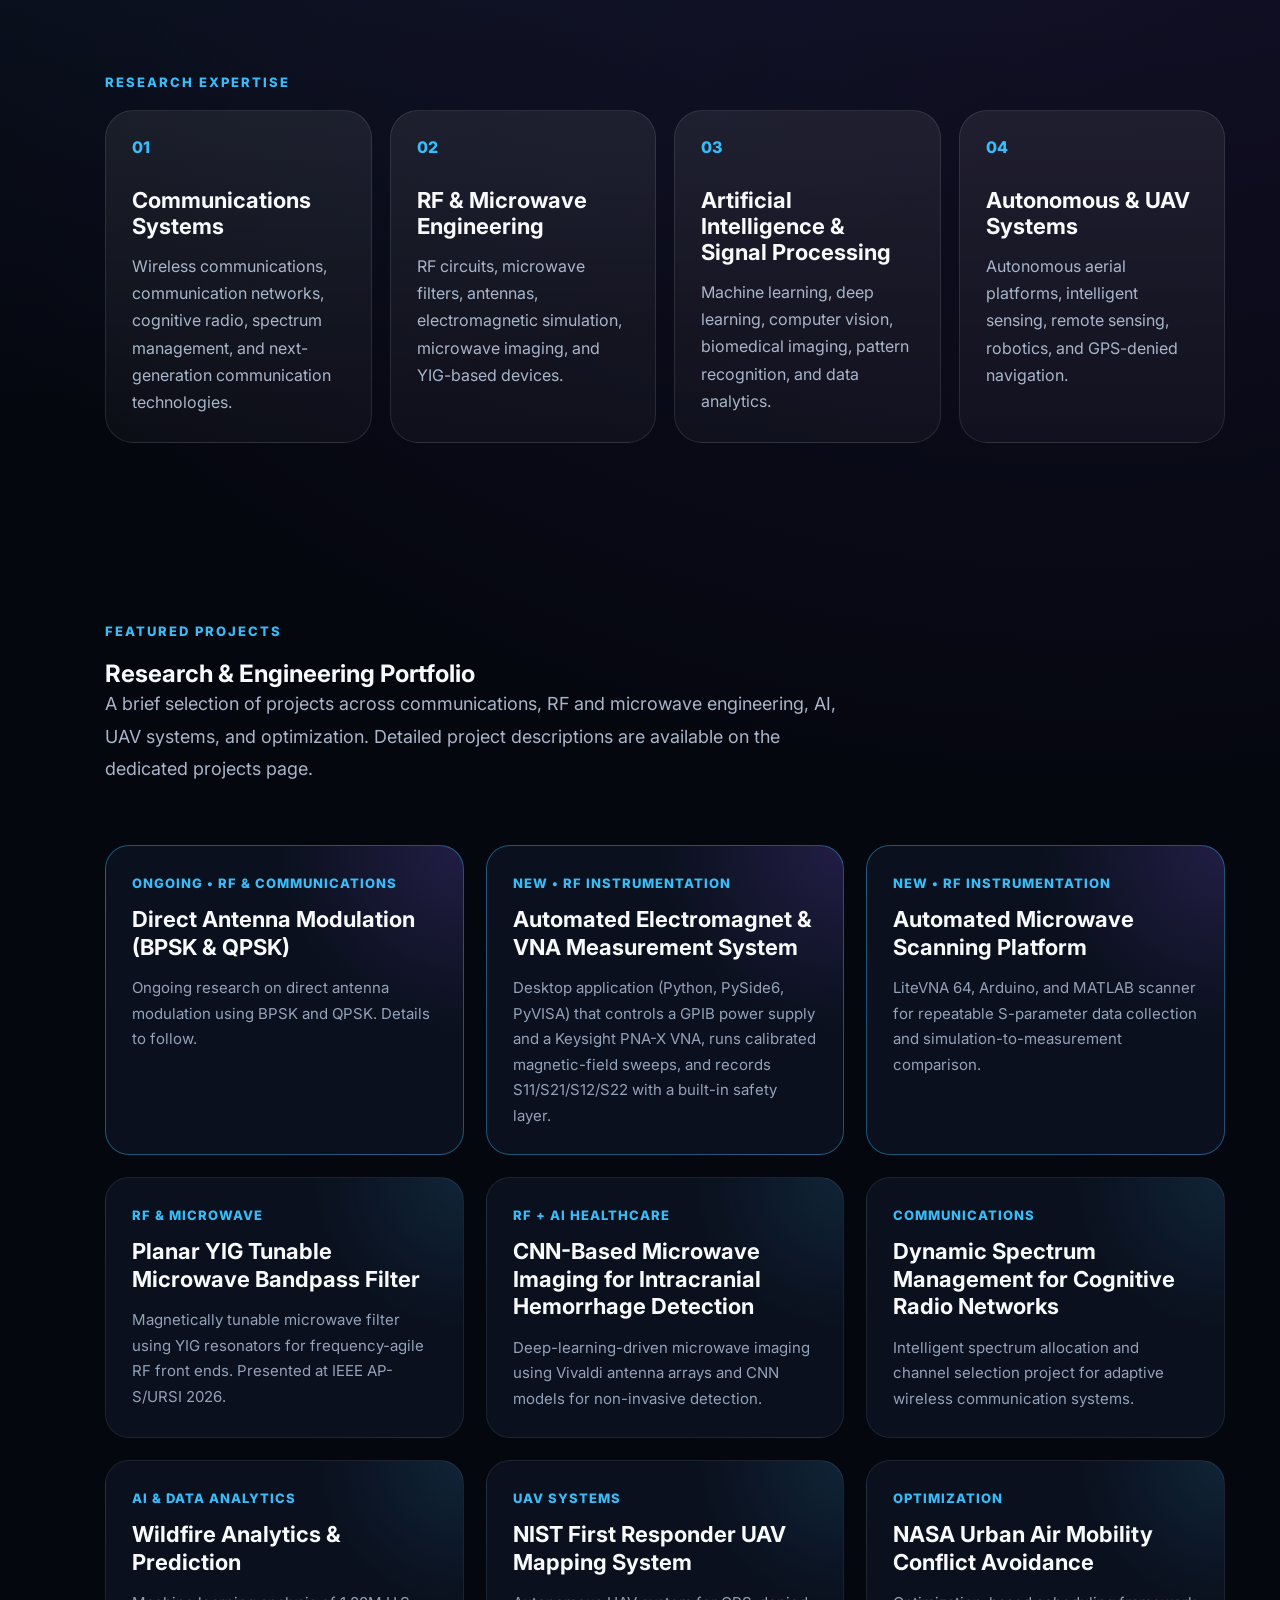
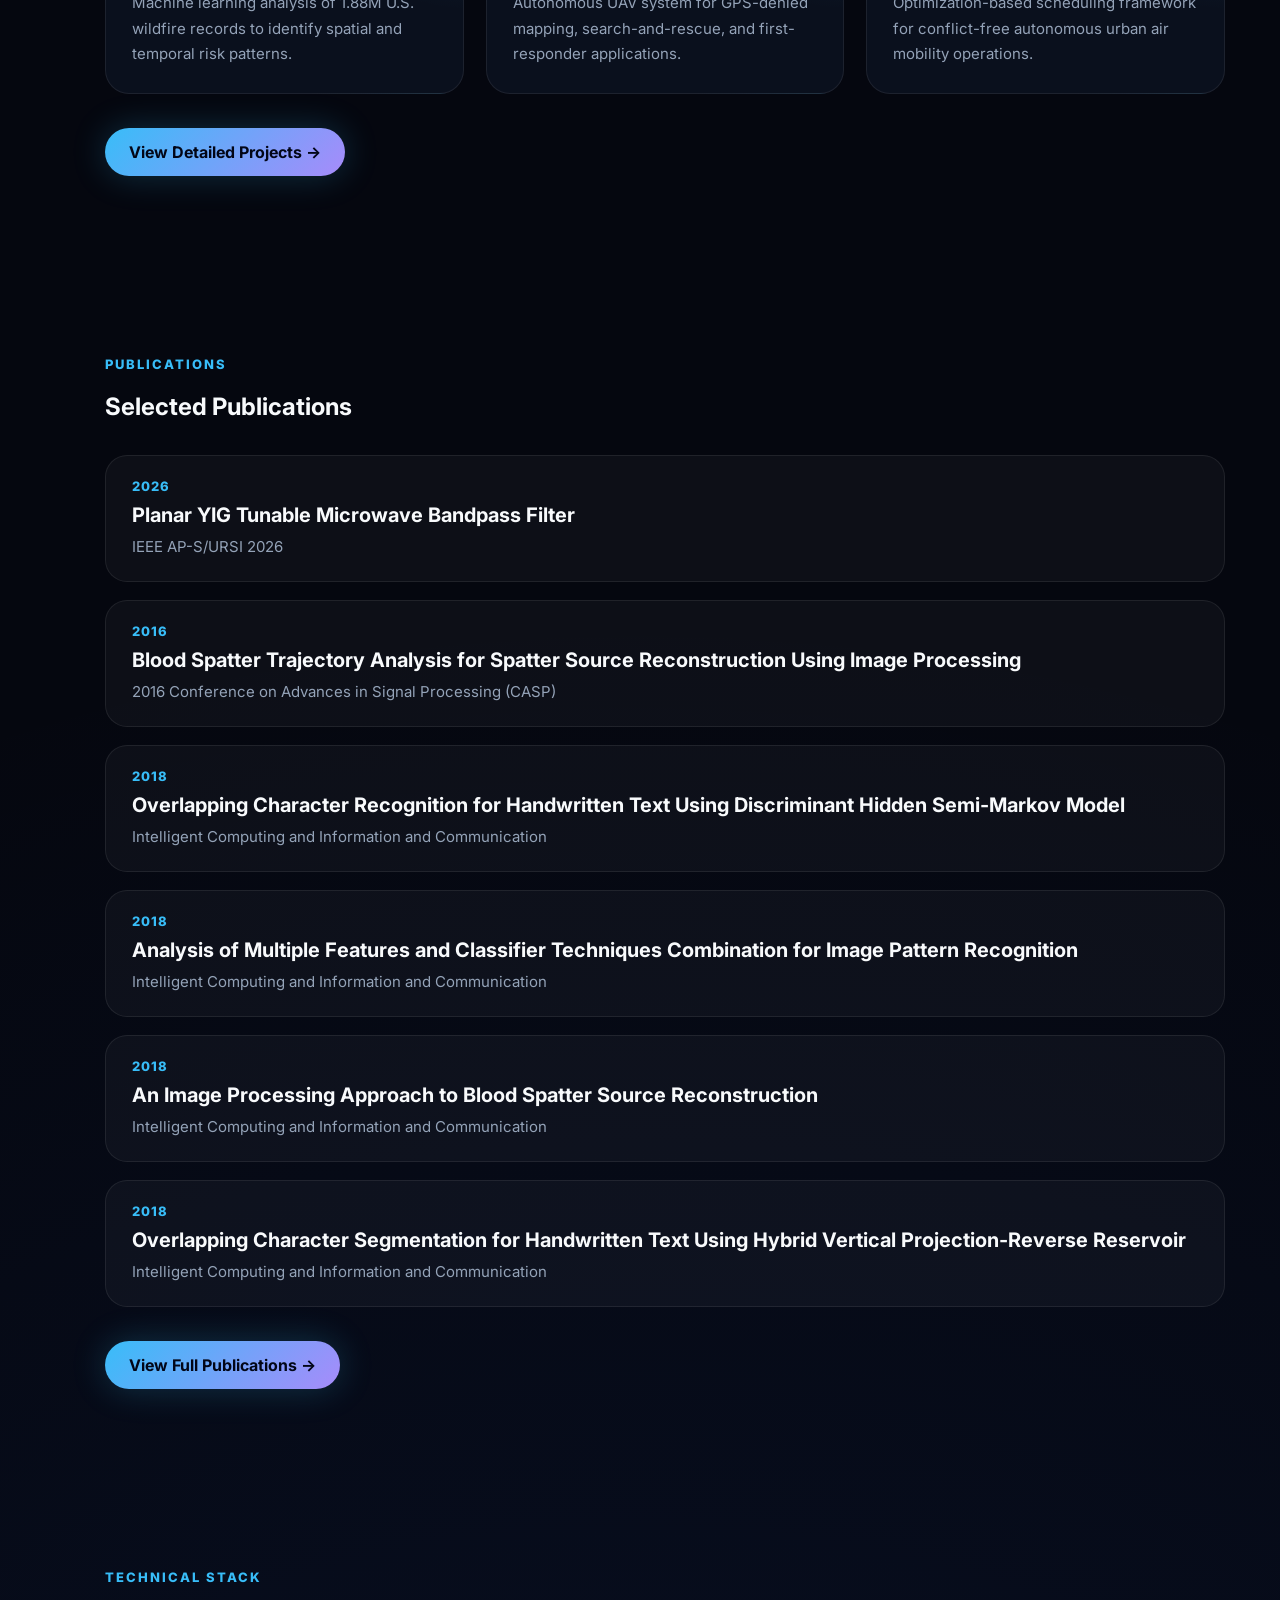
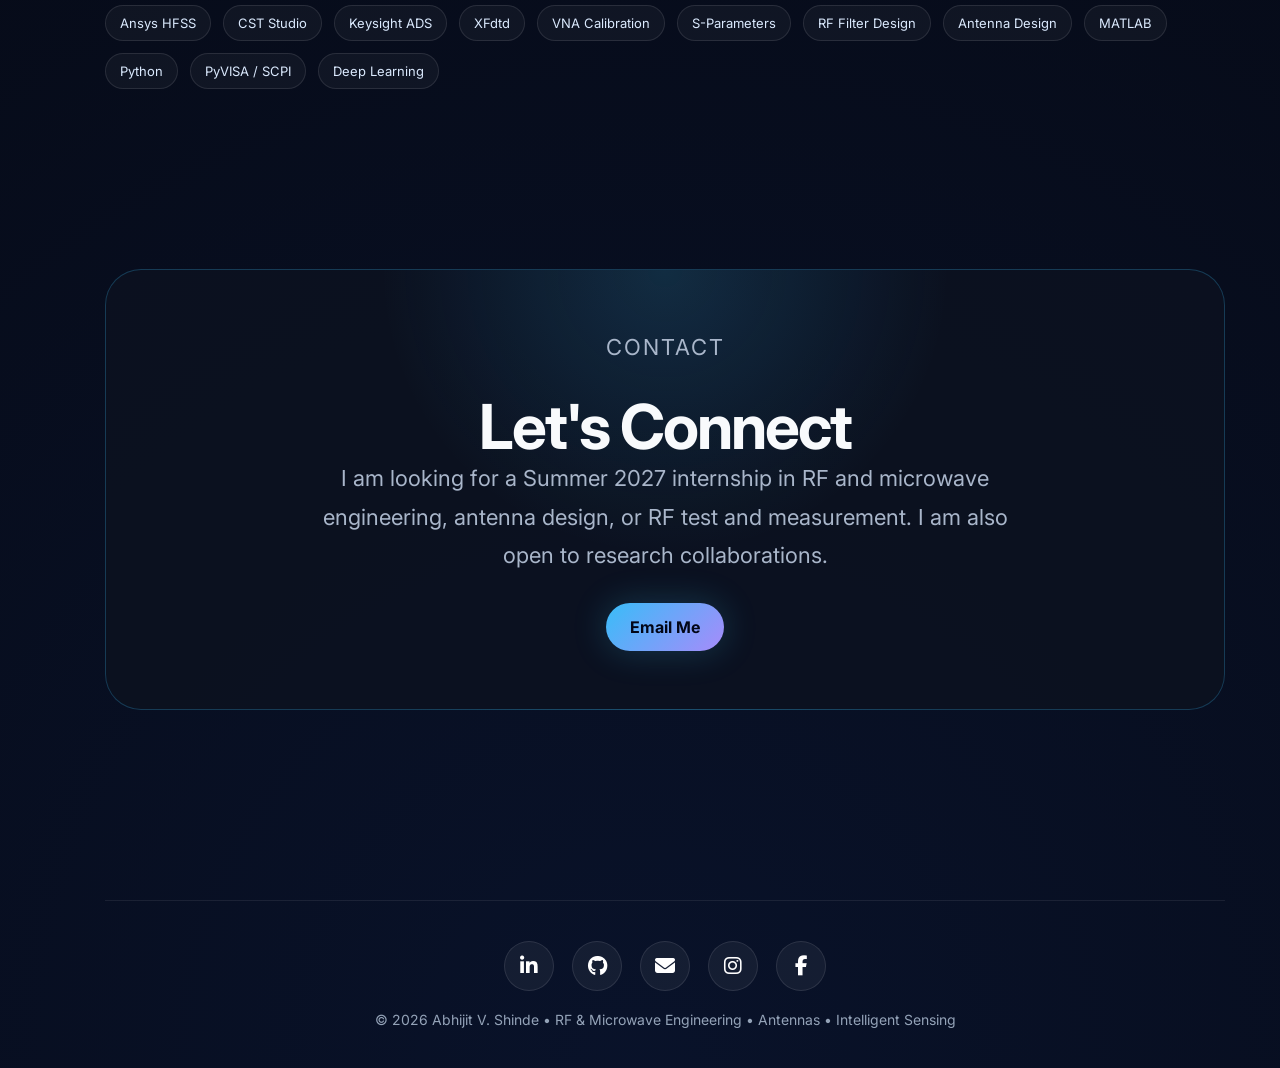
==== commit 9df0817b: "Add ongoing Direct Antenna Modulation (BPSK/QPSK) project and update resume.pdf Adds a short "Ongoin" ====
--- a/index.html
+++ b/index.html
@@ -244,6 +244,14 @@
   <div class="homepage-project-grid">
 
     <article class="homepage-project-card recent">
+      <span>Ongoing • RF &amp; Communications</span>
+      <h3>Direct Antenna Modulation (BPSK &amp; QPSK)</h3>
+      <p>
+        Ongoing research on direct antenna modulation using BPSK and QPSK. Details to follow.
+      </p>
+    </article>
+
+    <article class="homepage-project-card recent">
       <span>New • RF Instrumentation</span>
       <h3>Automated Electromagnet &amp; VNA Measurement System</h3>
       <p>
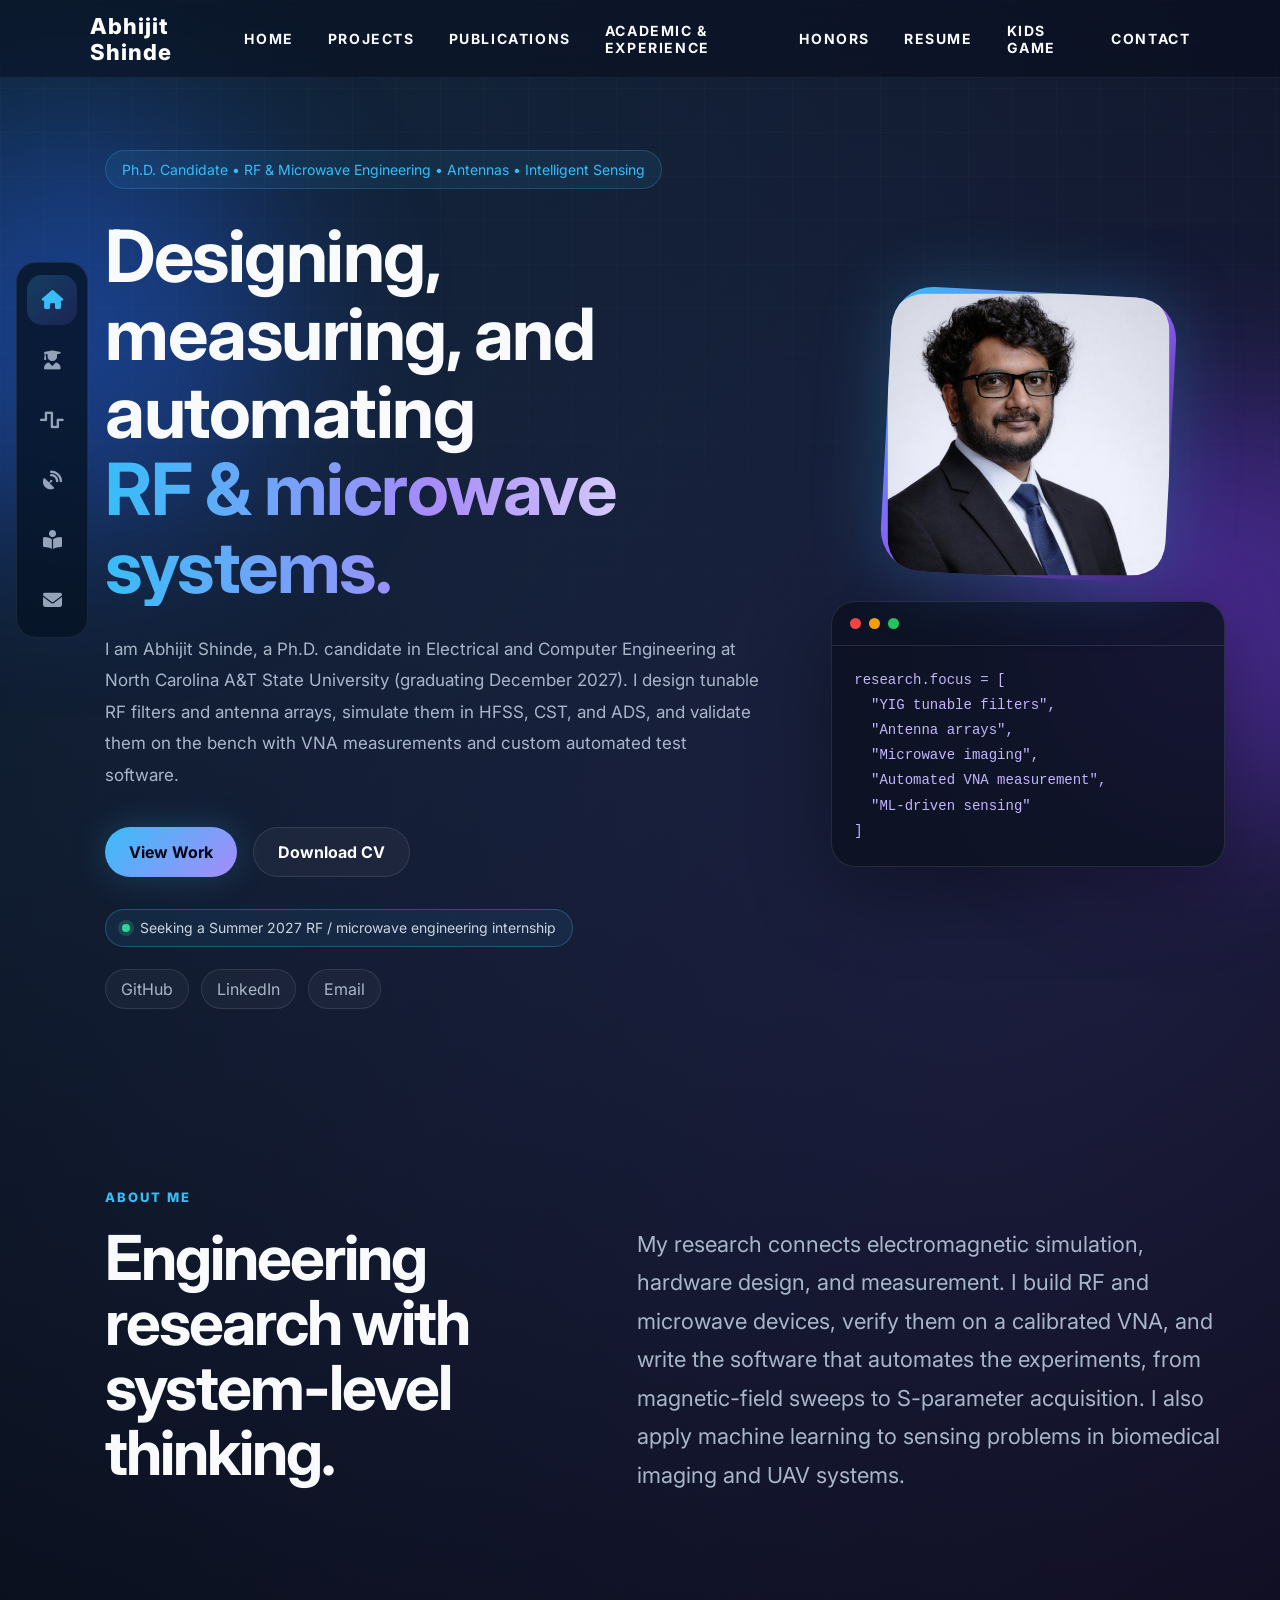
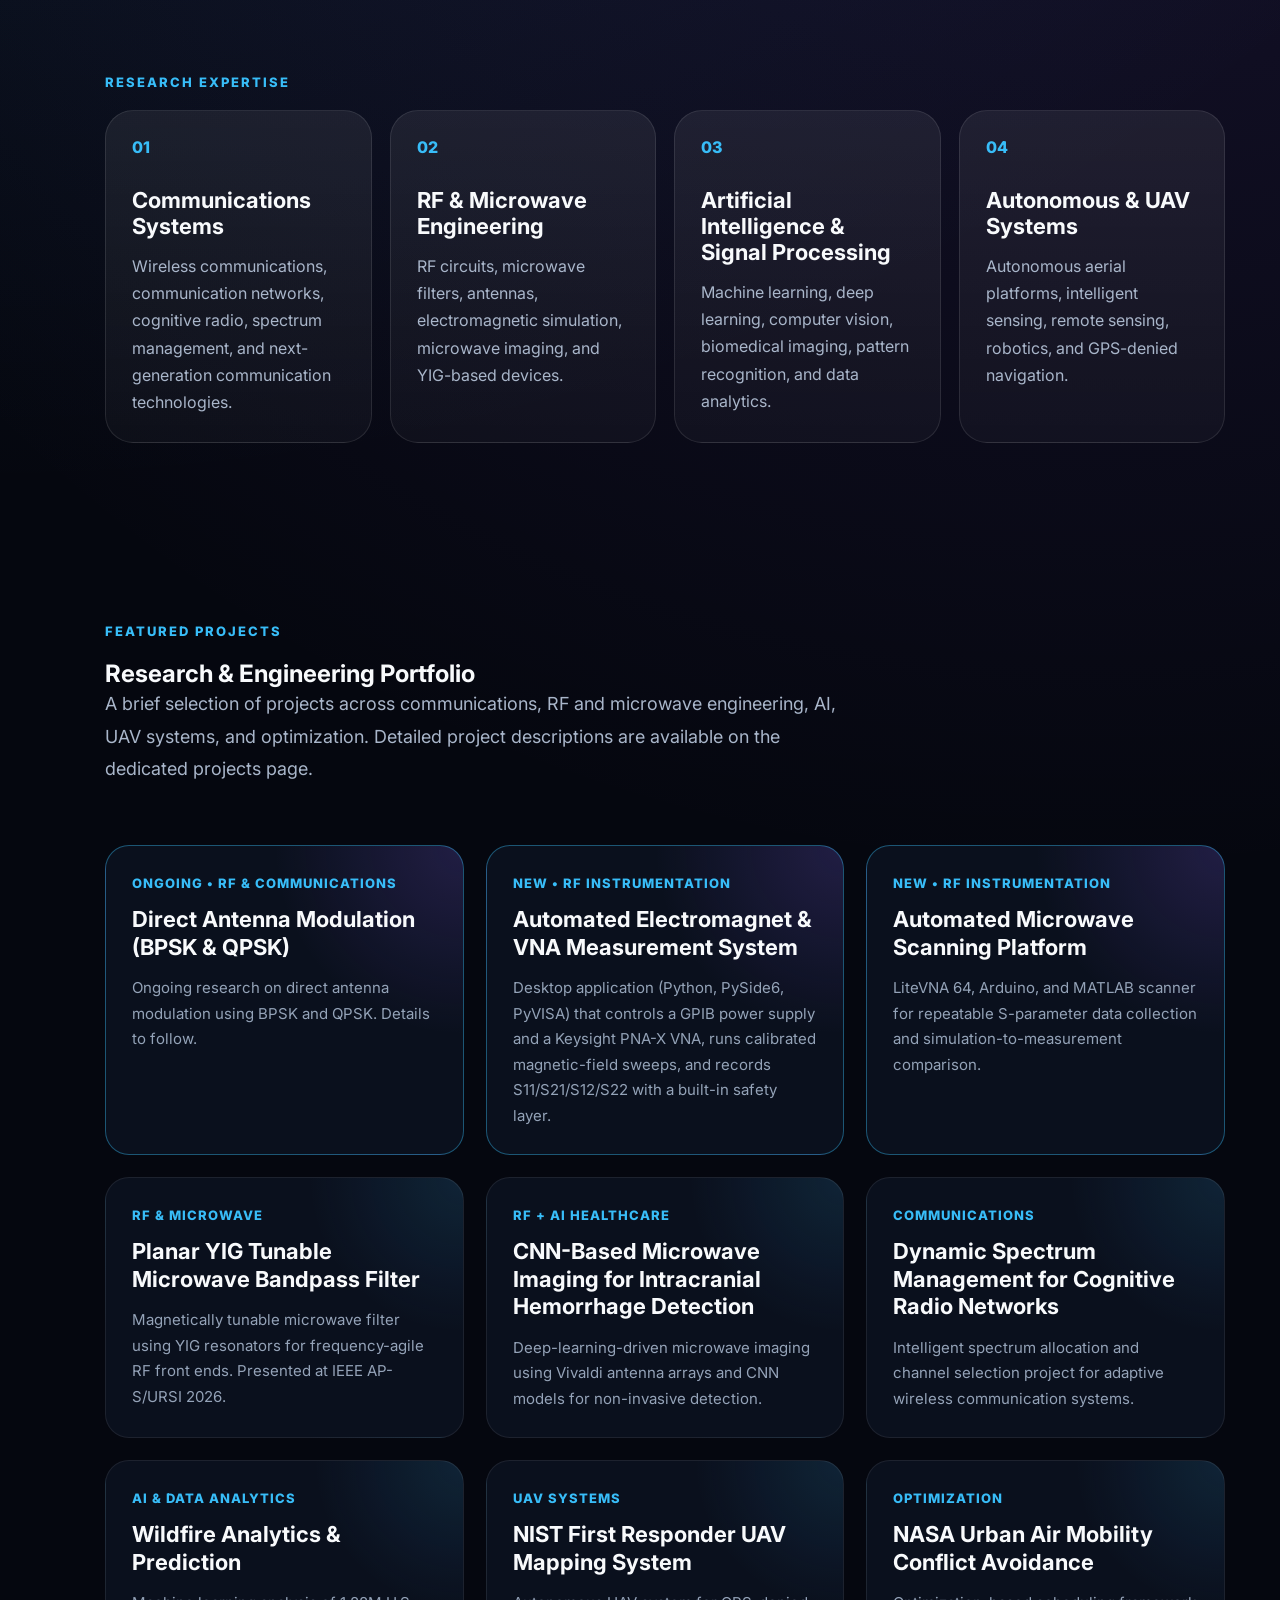
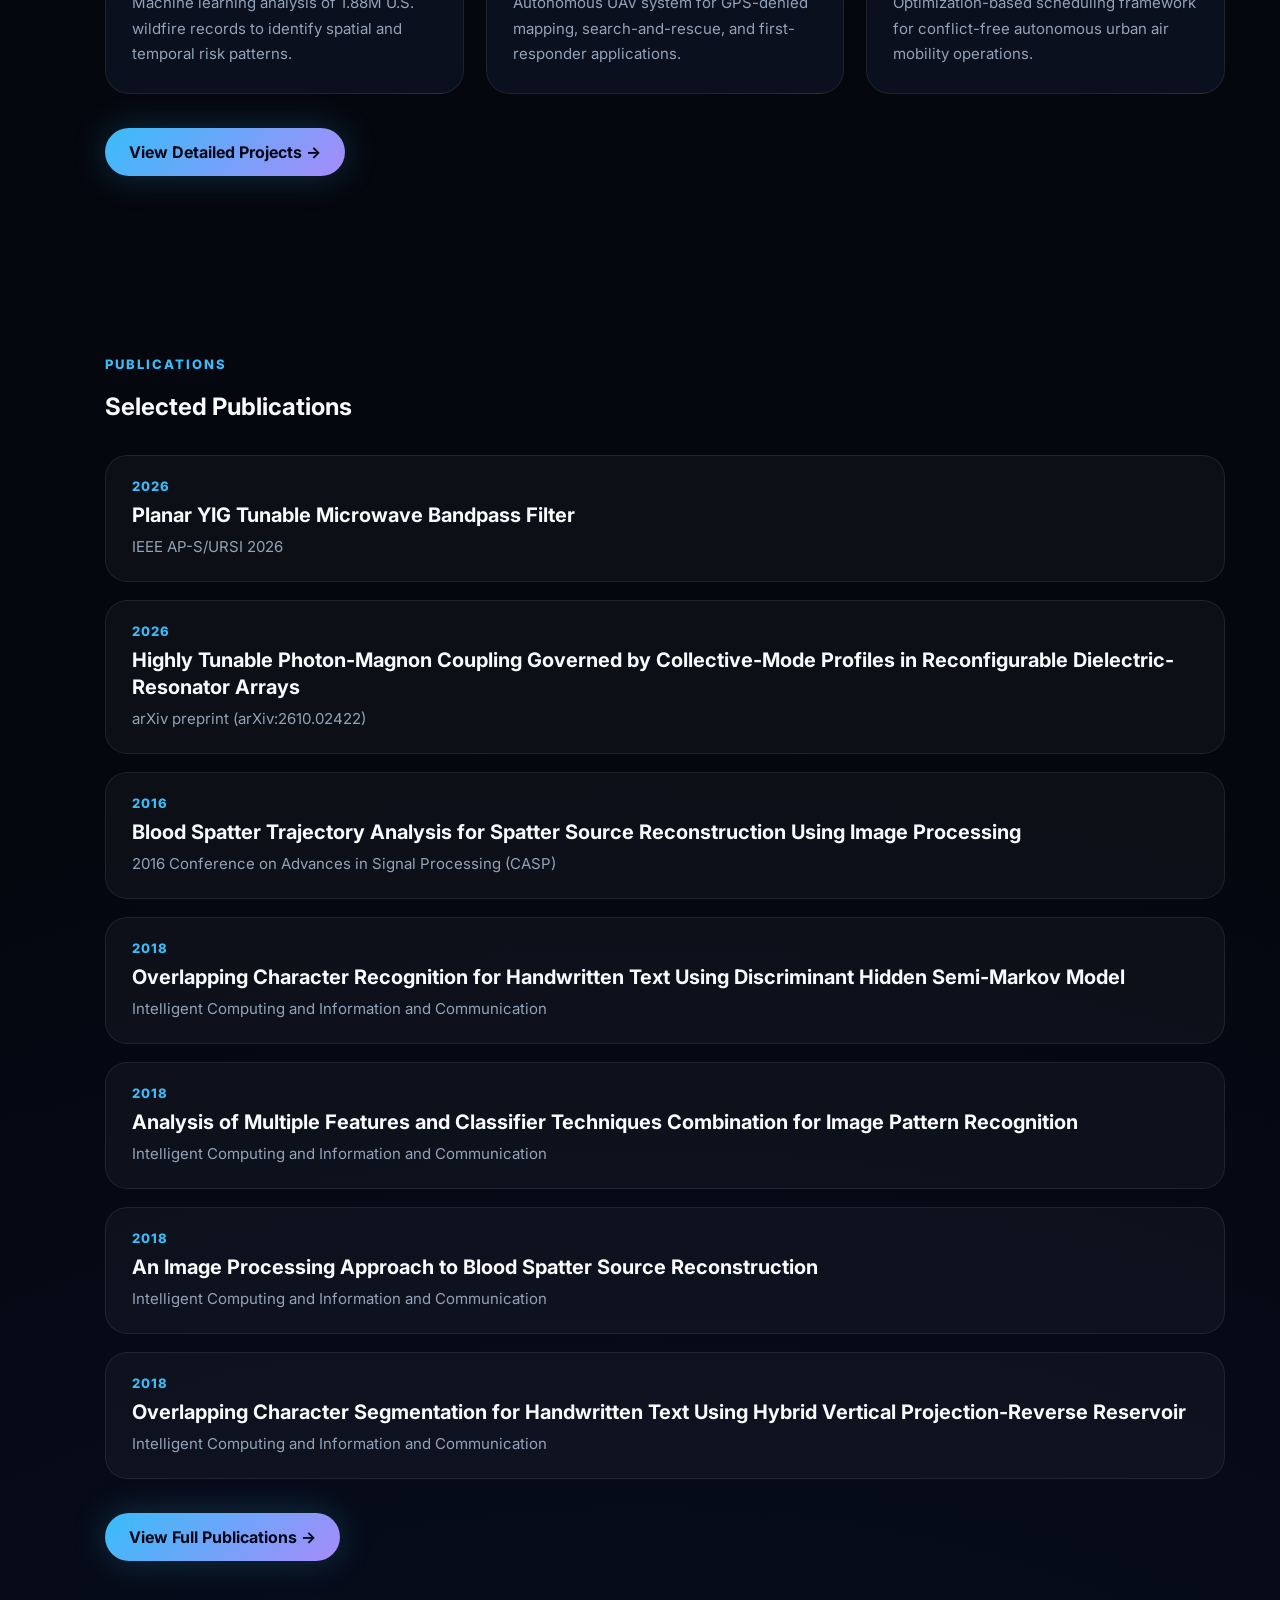
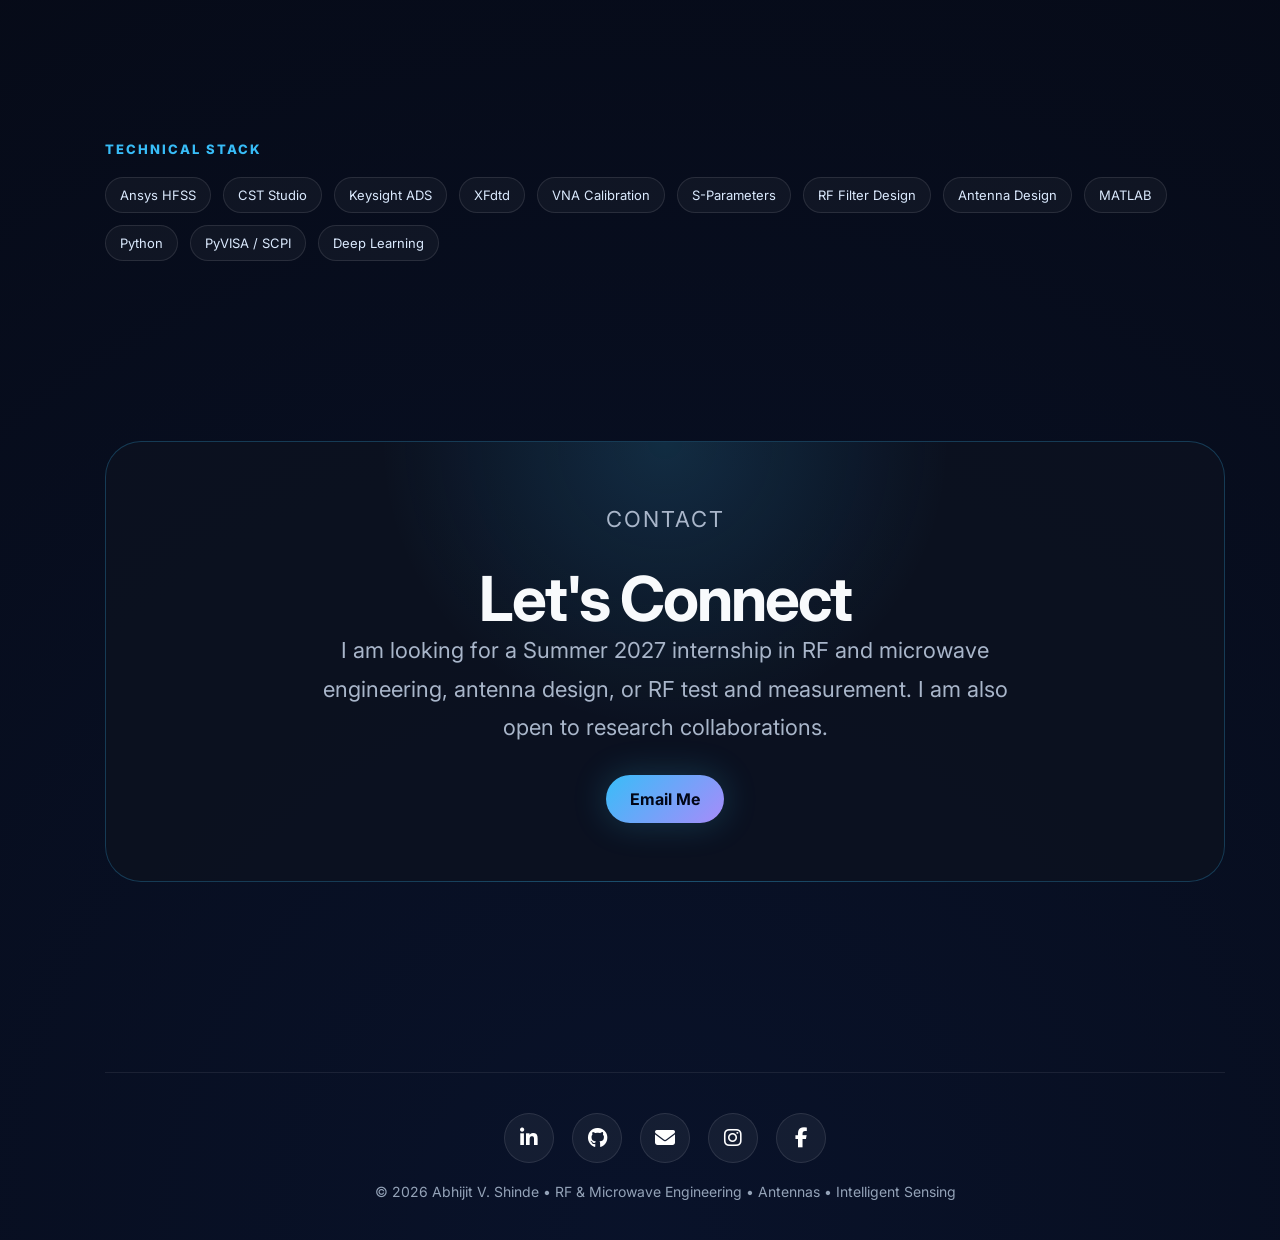
==== commit 9e9e80c2: "Add arXiv preprint on photon-magnon coupling to publications Add "Highly Tunable Photon-Magnon Coupl" ====
--- a/index.html
+++ b/index.html
@@ -339,6 +339,12 @@
     </div>
 
     <div class="publication-home-item">
+      <span>2026</span>
+      <h3>Highly Tunable Photon-Magnon Coupling Governed by Collective-Mode Profiles in Reconfigurable Dielectric-Resonator Arrays</h3>
+      <p>arXiv preprint (arXiv:2610.02422)</p>
+    </div>
+
+    <div class="publication-home-item">
       <span>2016</span>
       <h3>Blood Spatter Trajectory Analysis for Spatter Source Reconstruction Using Image Processing</h3>
       <p>2016 Conference on Advances in Signal Processing (CASP)</p>
--- a/style.css
+++ b/style.css
@@ -2656,3 +2656,15 @@
     radial-gradient(circle at top right, rgba(139,92,246,0.18), transparent 40%),
     rgba(12,18,32,0.9);
 }
+
+
+.honors-page .certificate-link{
+    color:var(--blue, #38bdf8);
+    font-weight:600;
+    text-decoration:none;
+    border-bottom:1px solid rgba(56,189,248,0.4);
+}
+
+.honors-page .certificate-link:hover{
+    border-bottom-color:var(--blue, #38bdf8);
+}
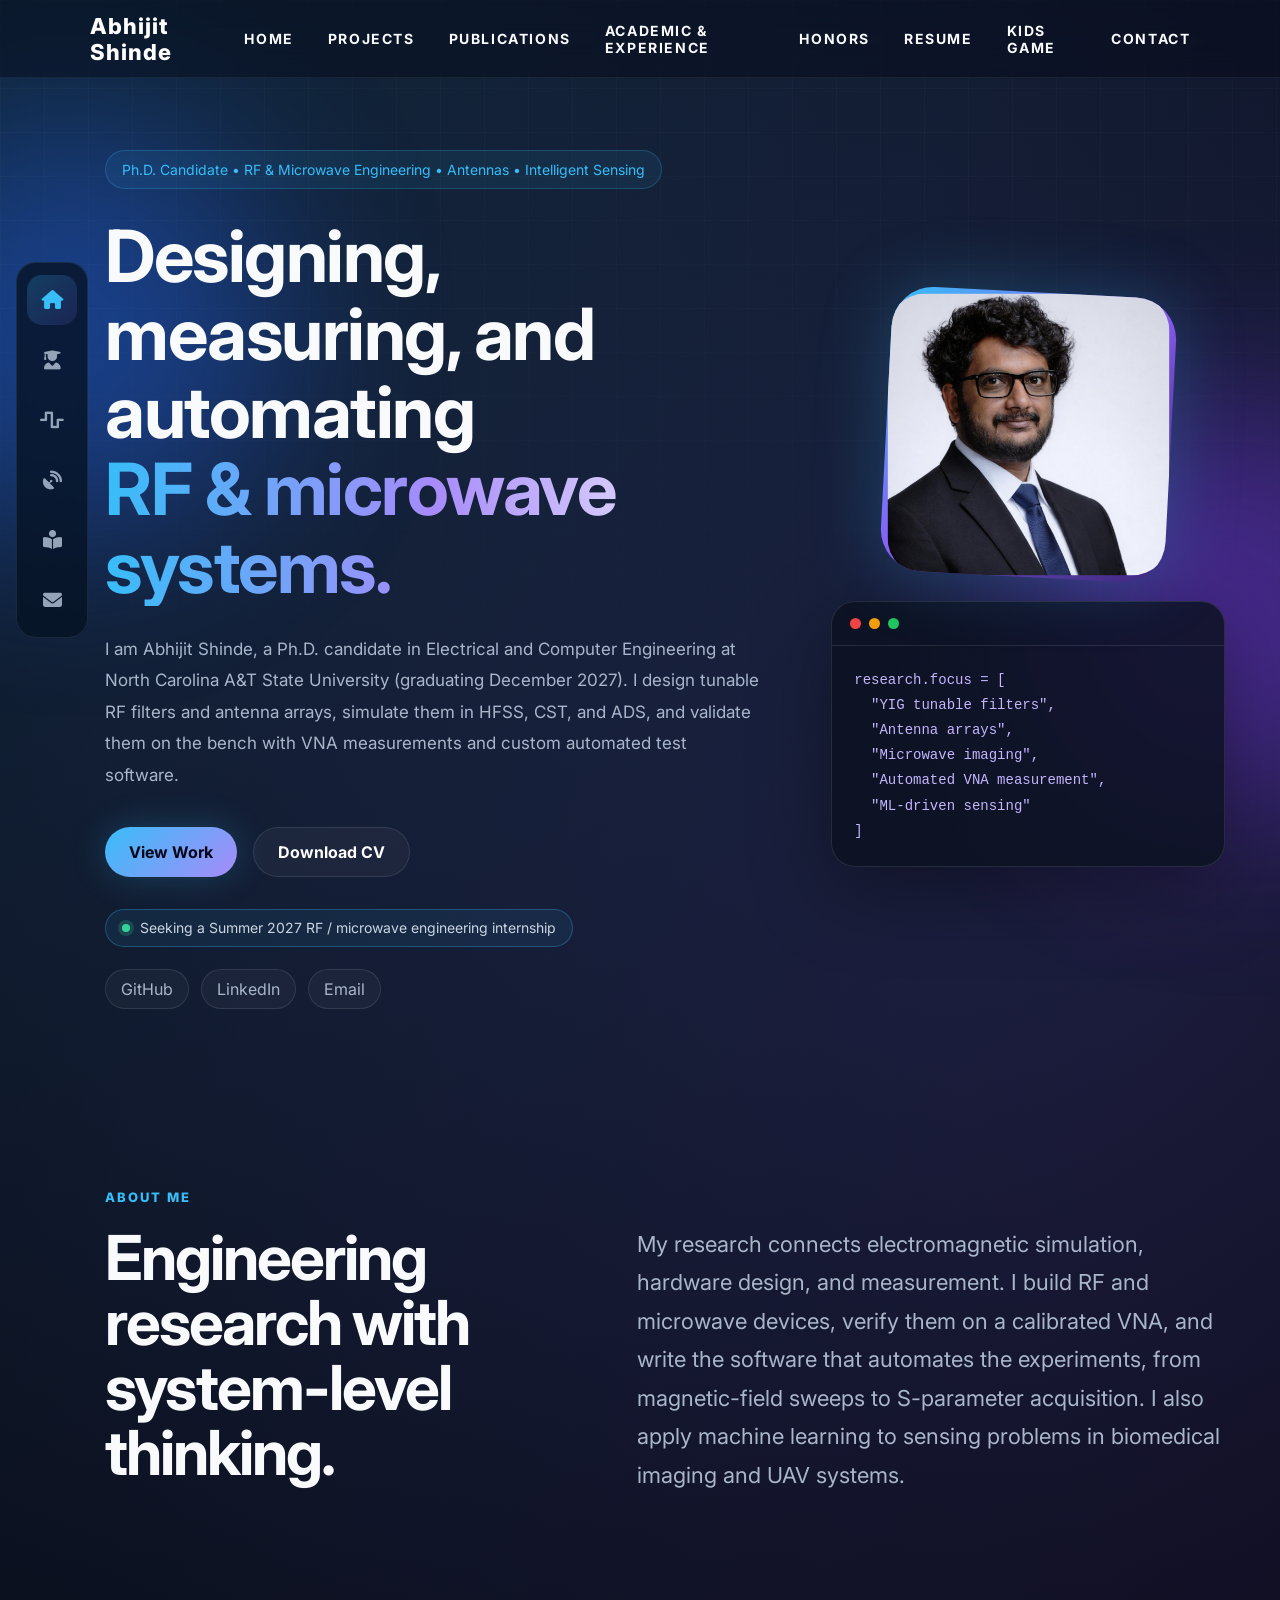
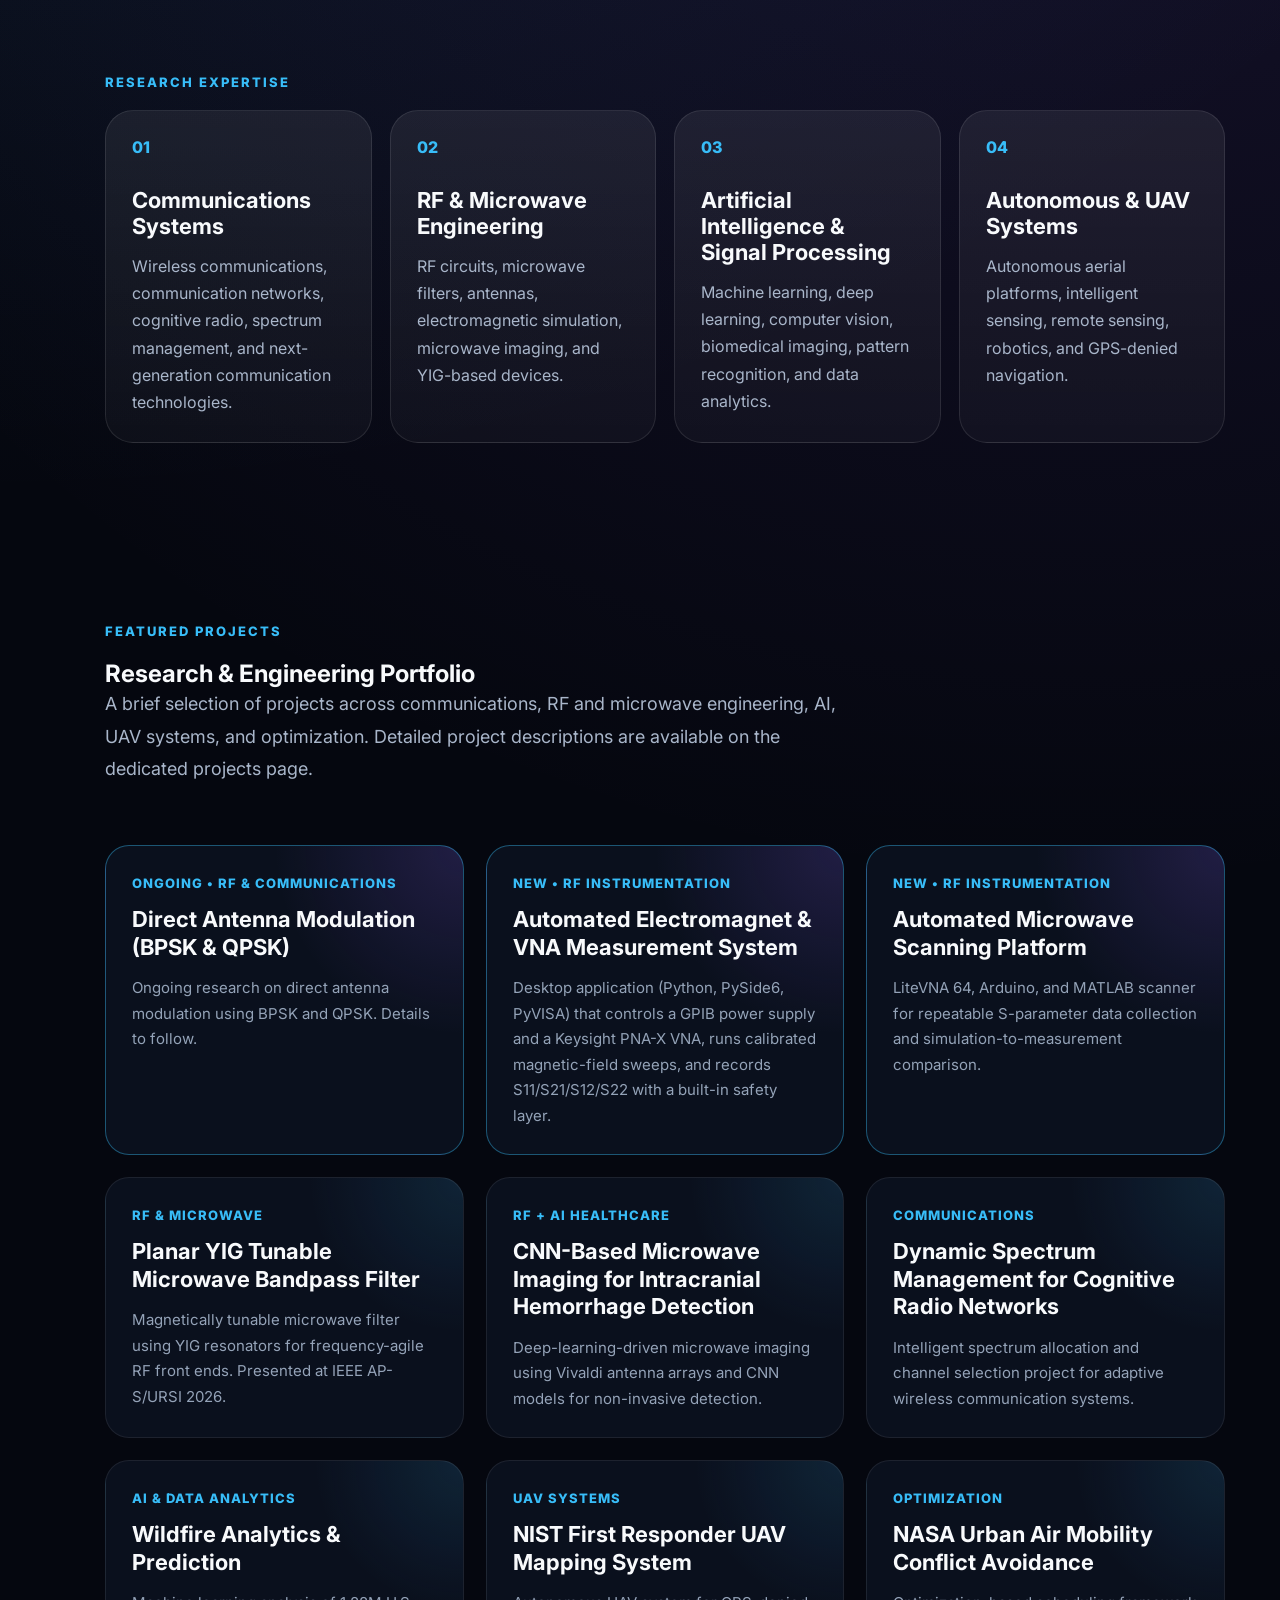
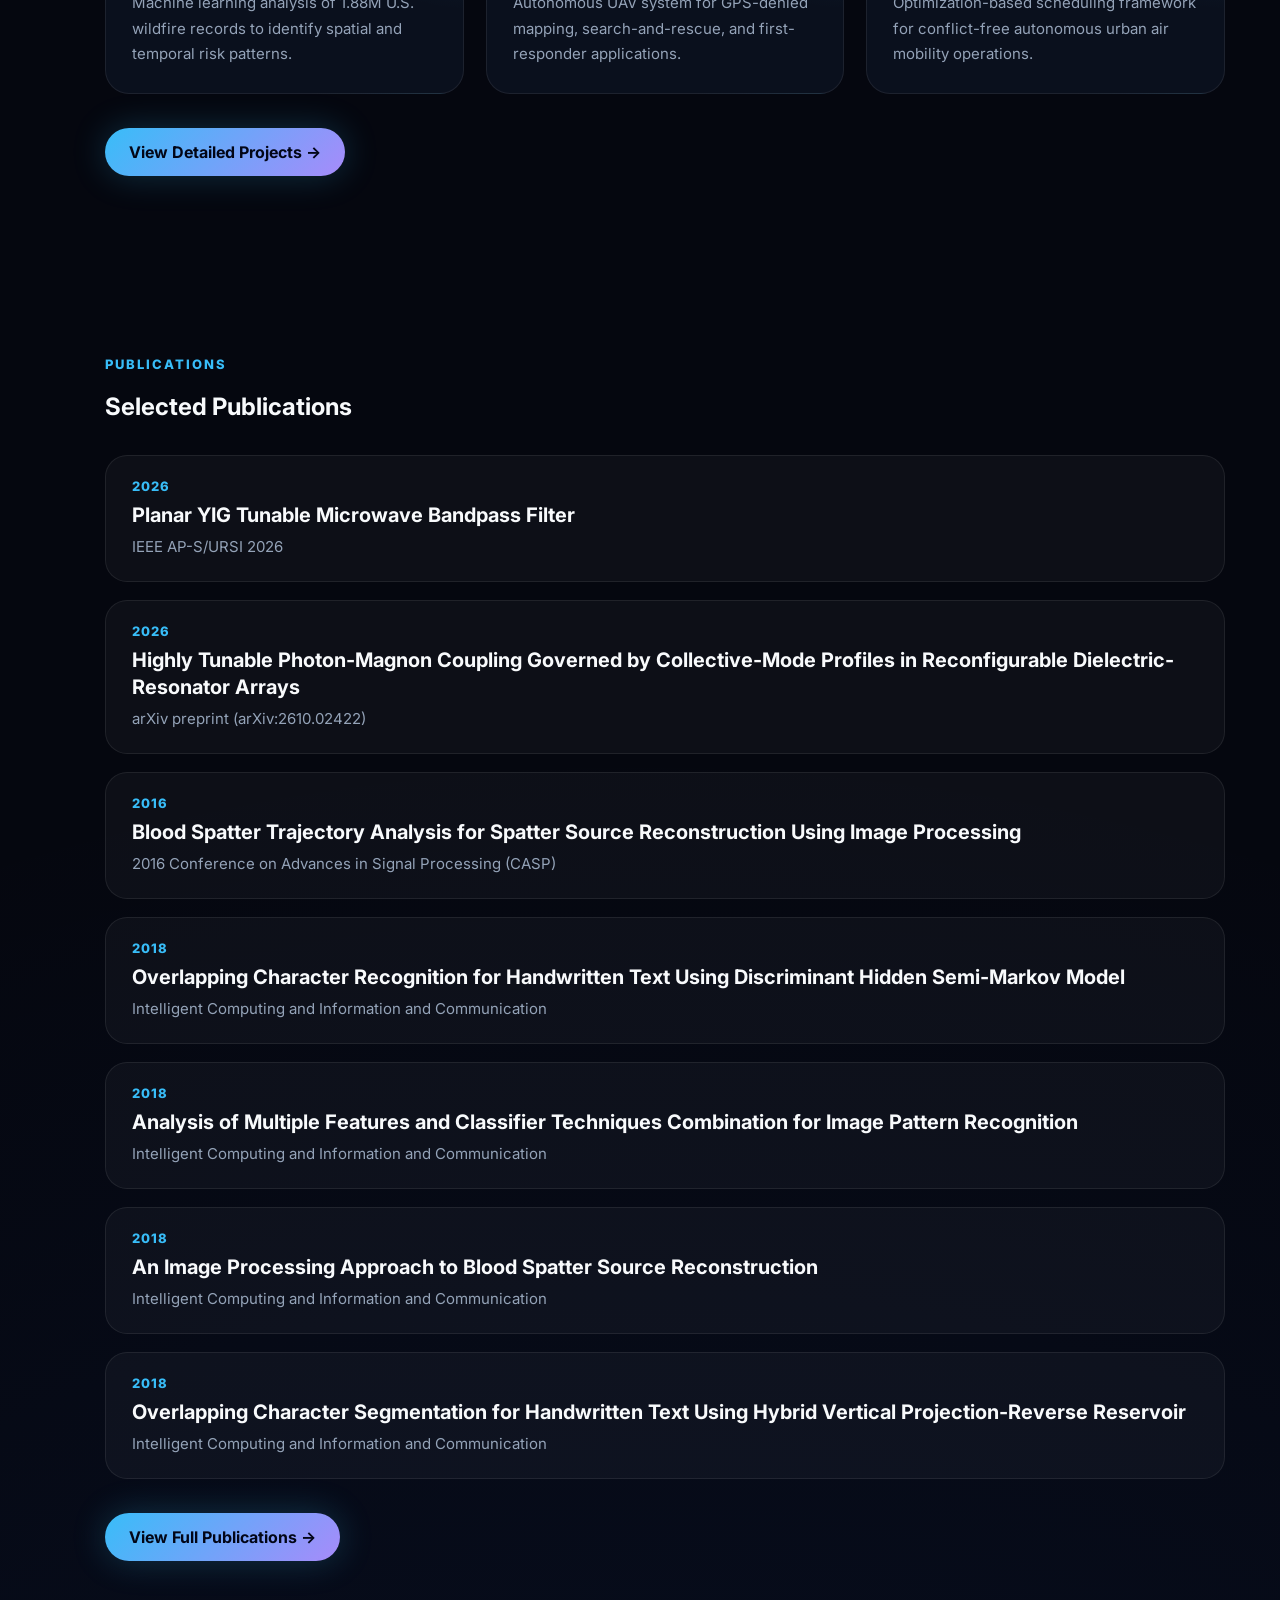
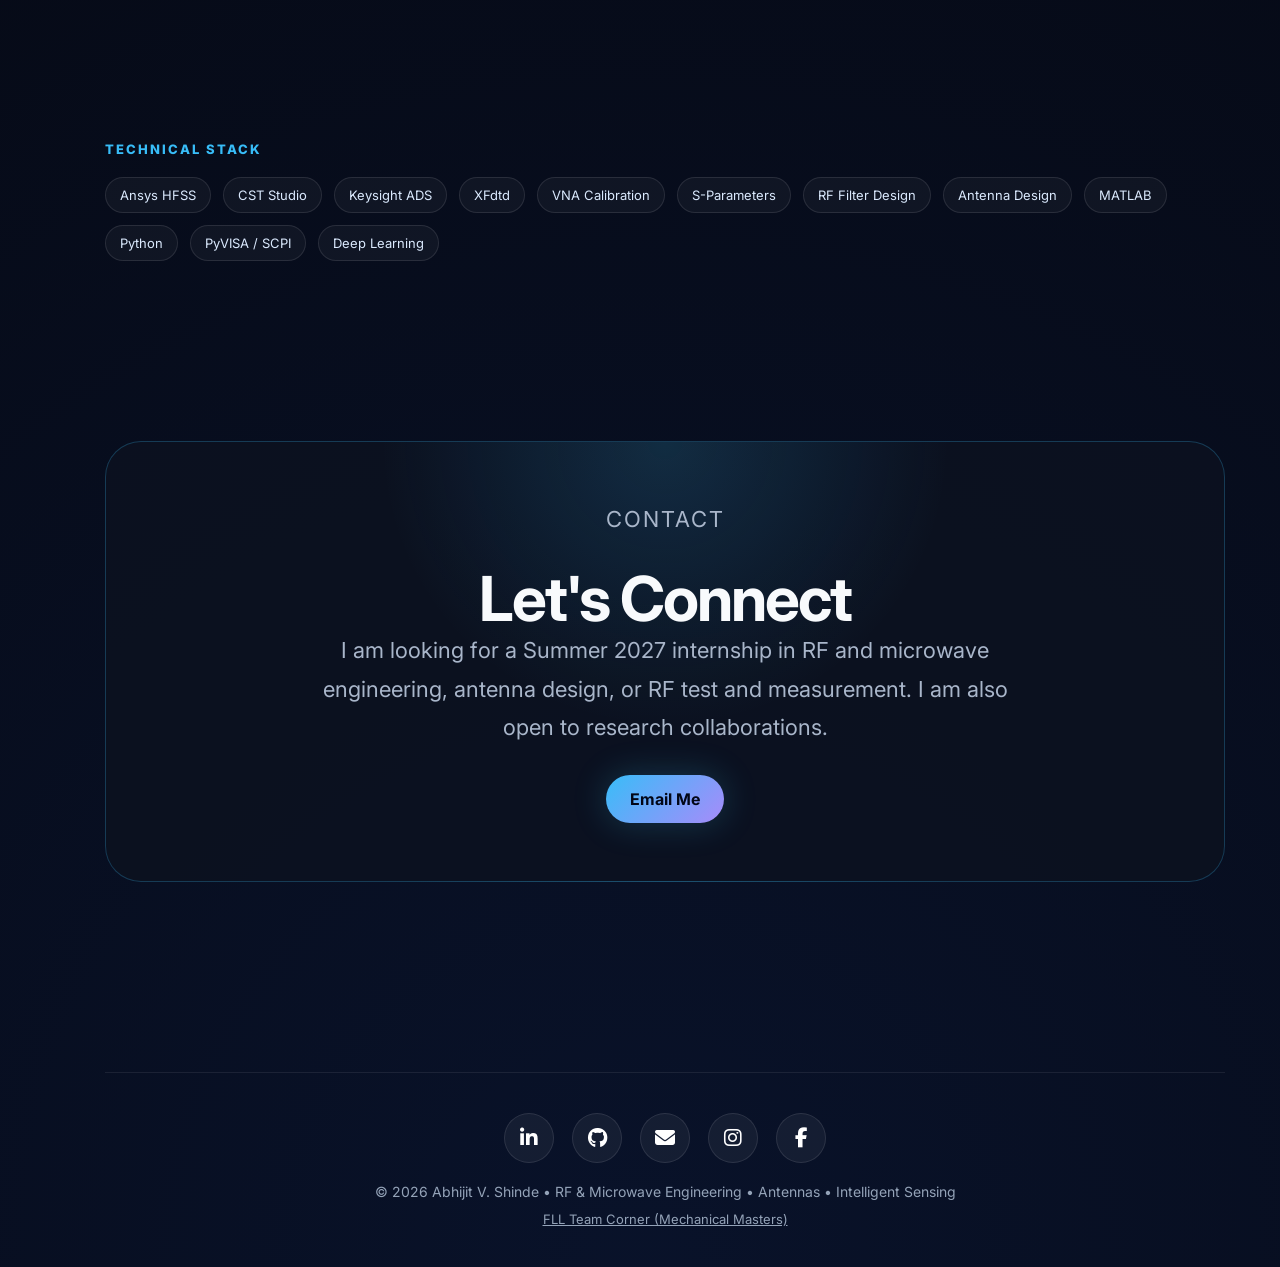
==== commit 676ea610: "Add FLL Team Corner page: meetings, activities, availability, volunteers New private team page (fll-" ====
--- a/index.html
+++ b/index.html
@@ -441,6 +441,8 @@
 
   <p>© 2026 Abhijit V. Shinde • RF &amp; Microwave Engineering • Antennas • Intelligent Sensing</p>
 
+  <p class="footer-team-link"><a href="fll-team.html" rel="nofollow">FLL Team Corner (Mechanical Masters)</a></p>
+
 </footer>
 
 <script src="script.js"></script>
--- a/style.css
+++ b/style.css
@@ -712,6 +712,15 @@
   color:#94a3b8;
   font-size:14px;
   margin-top:10px;
+}
+
+.footer-team-link a{
+  color:#94a3b8;
+  font-size:13px;
+}
+
+.footer-team-link a:hover{
+  color:#38bdf8;
 }
 
 /* =========================
